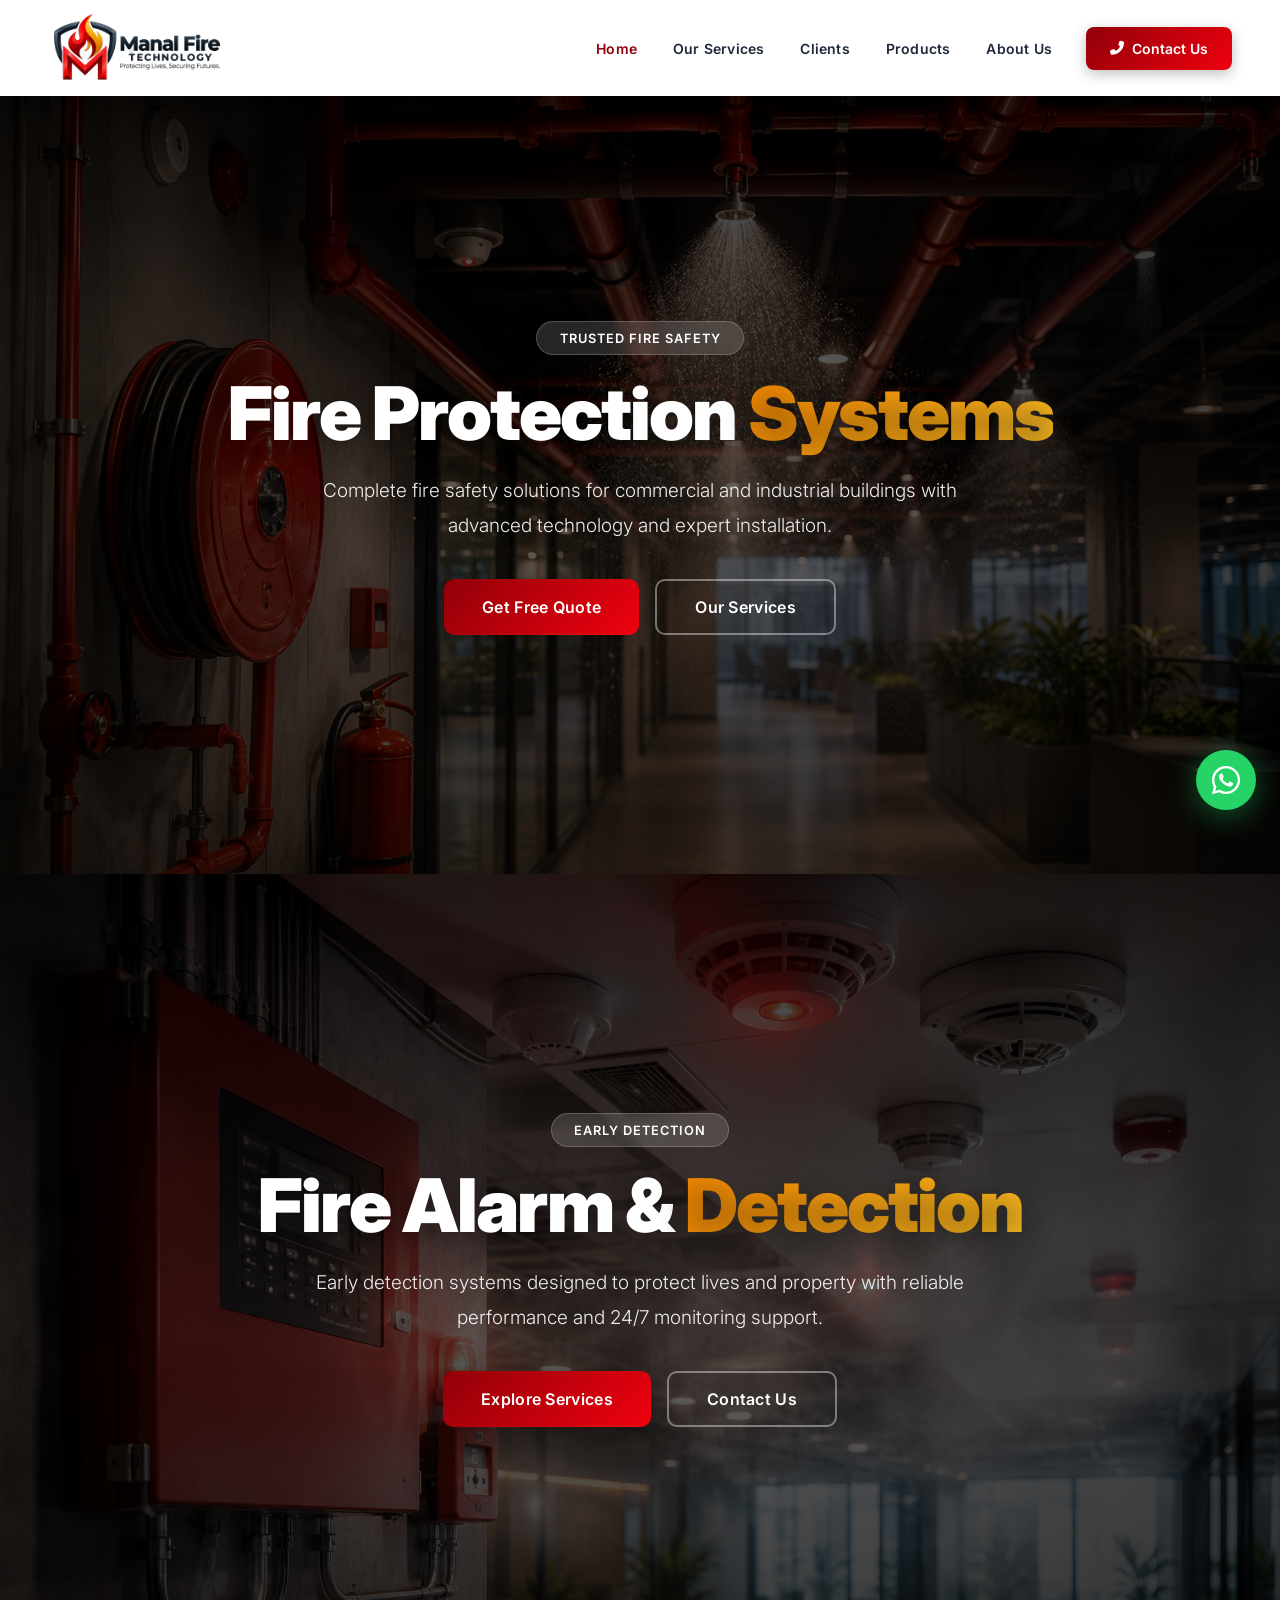
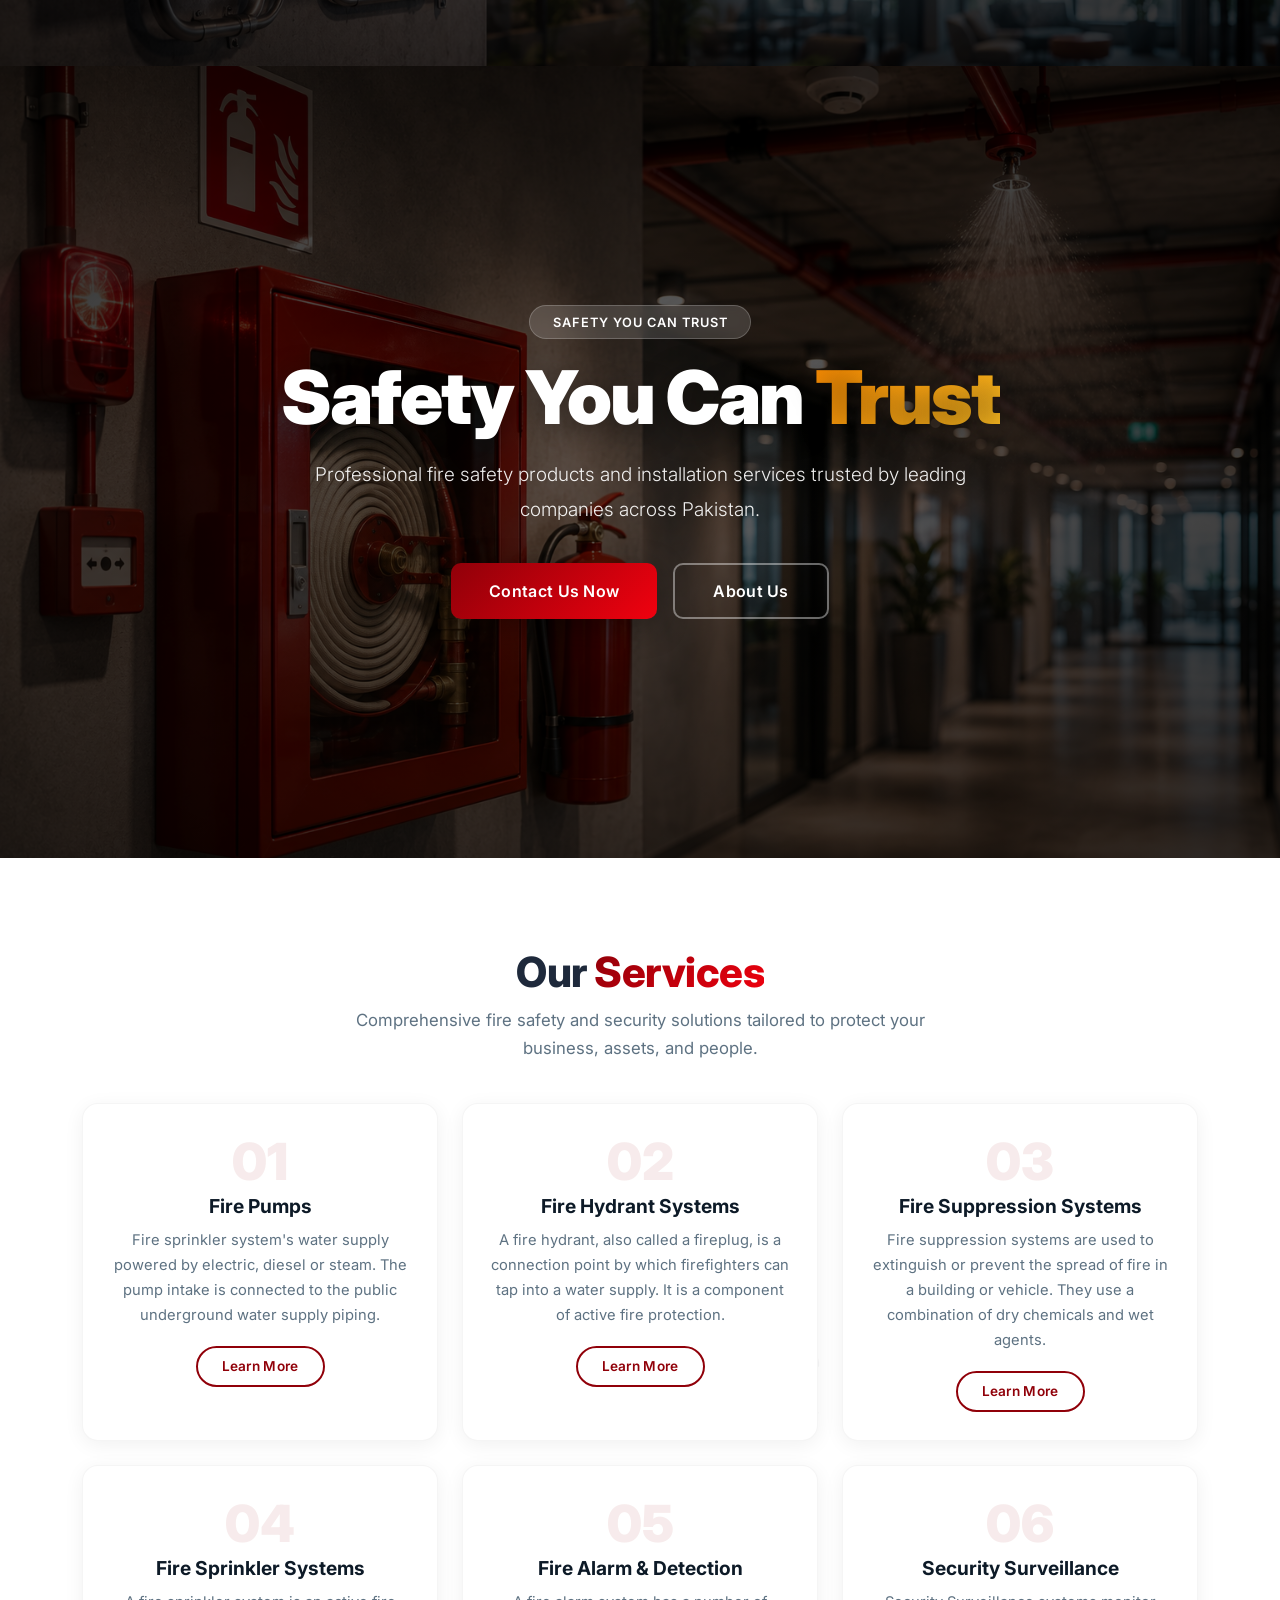
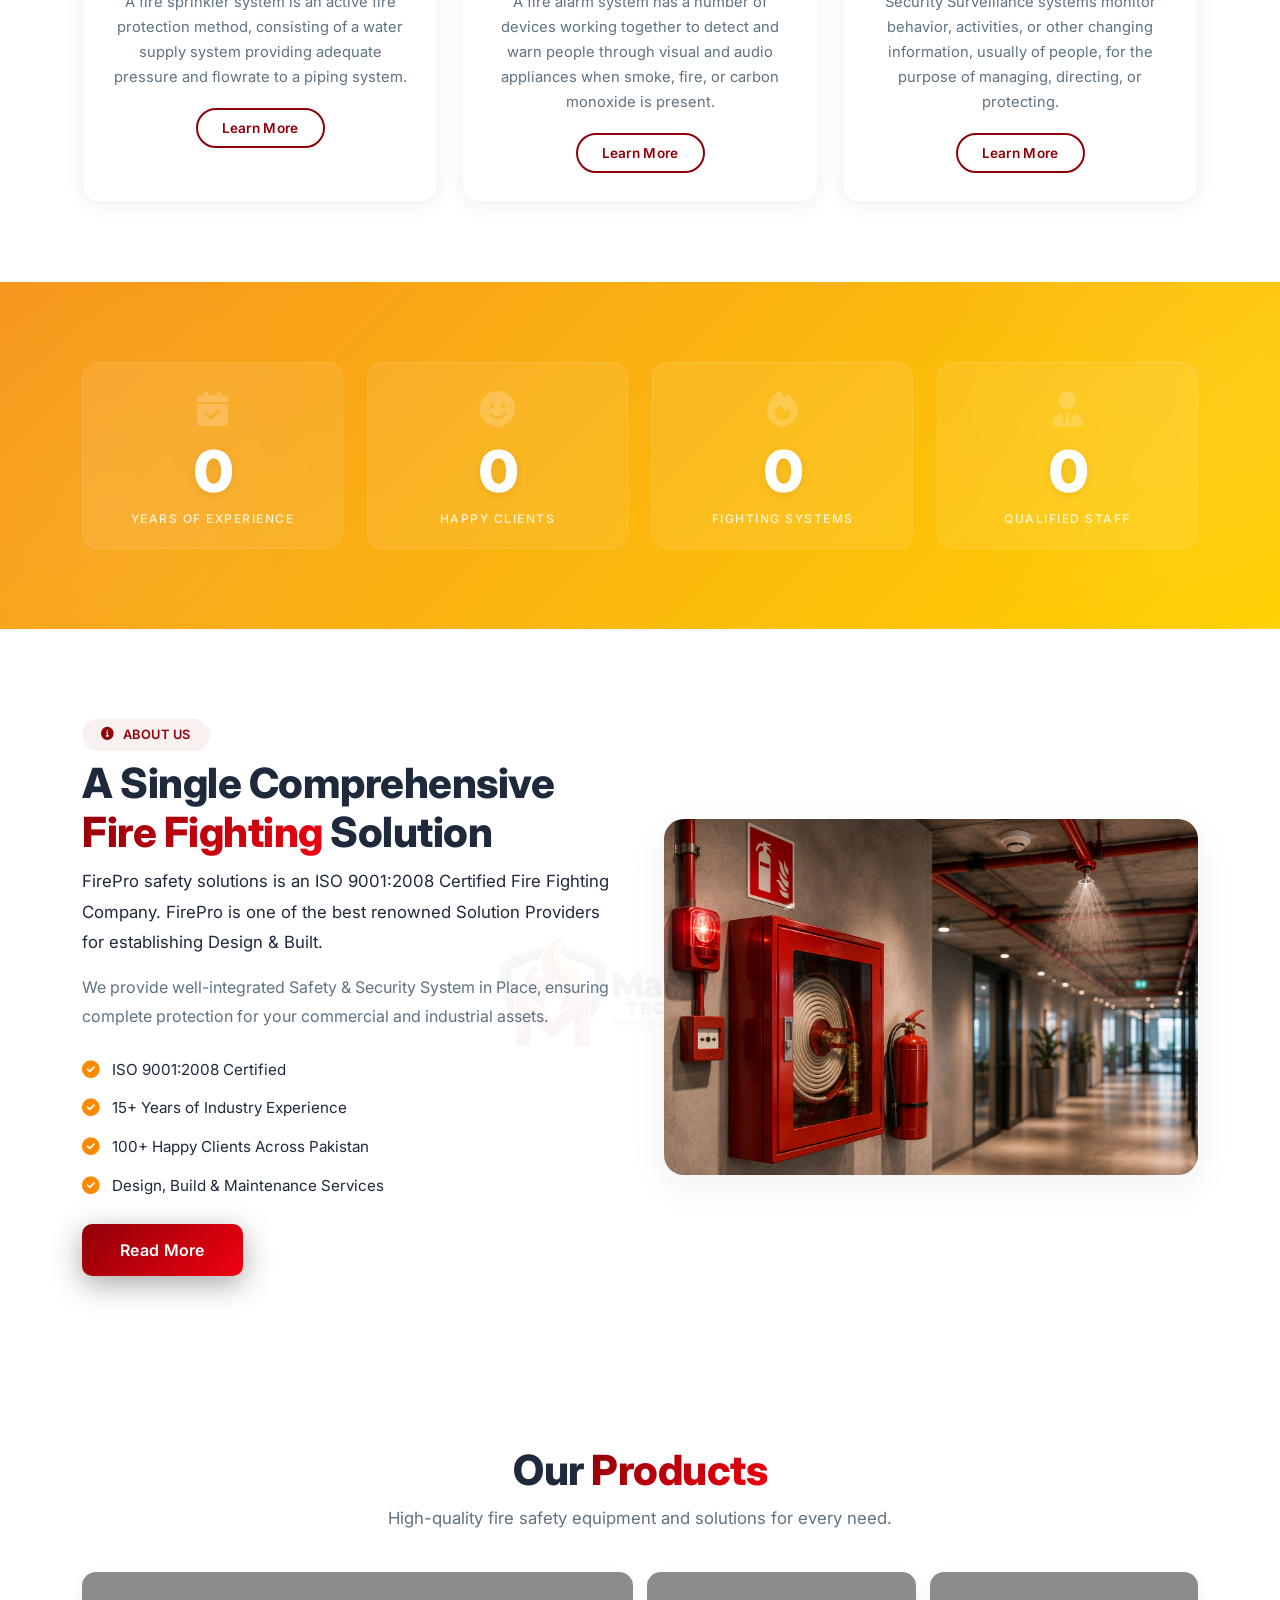
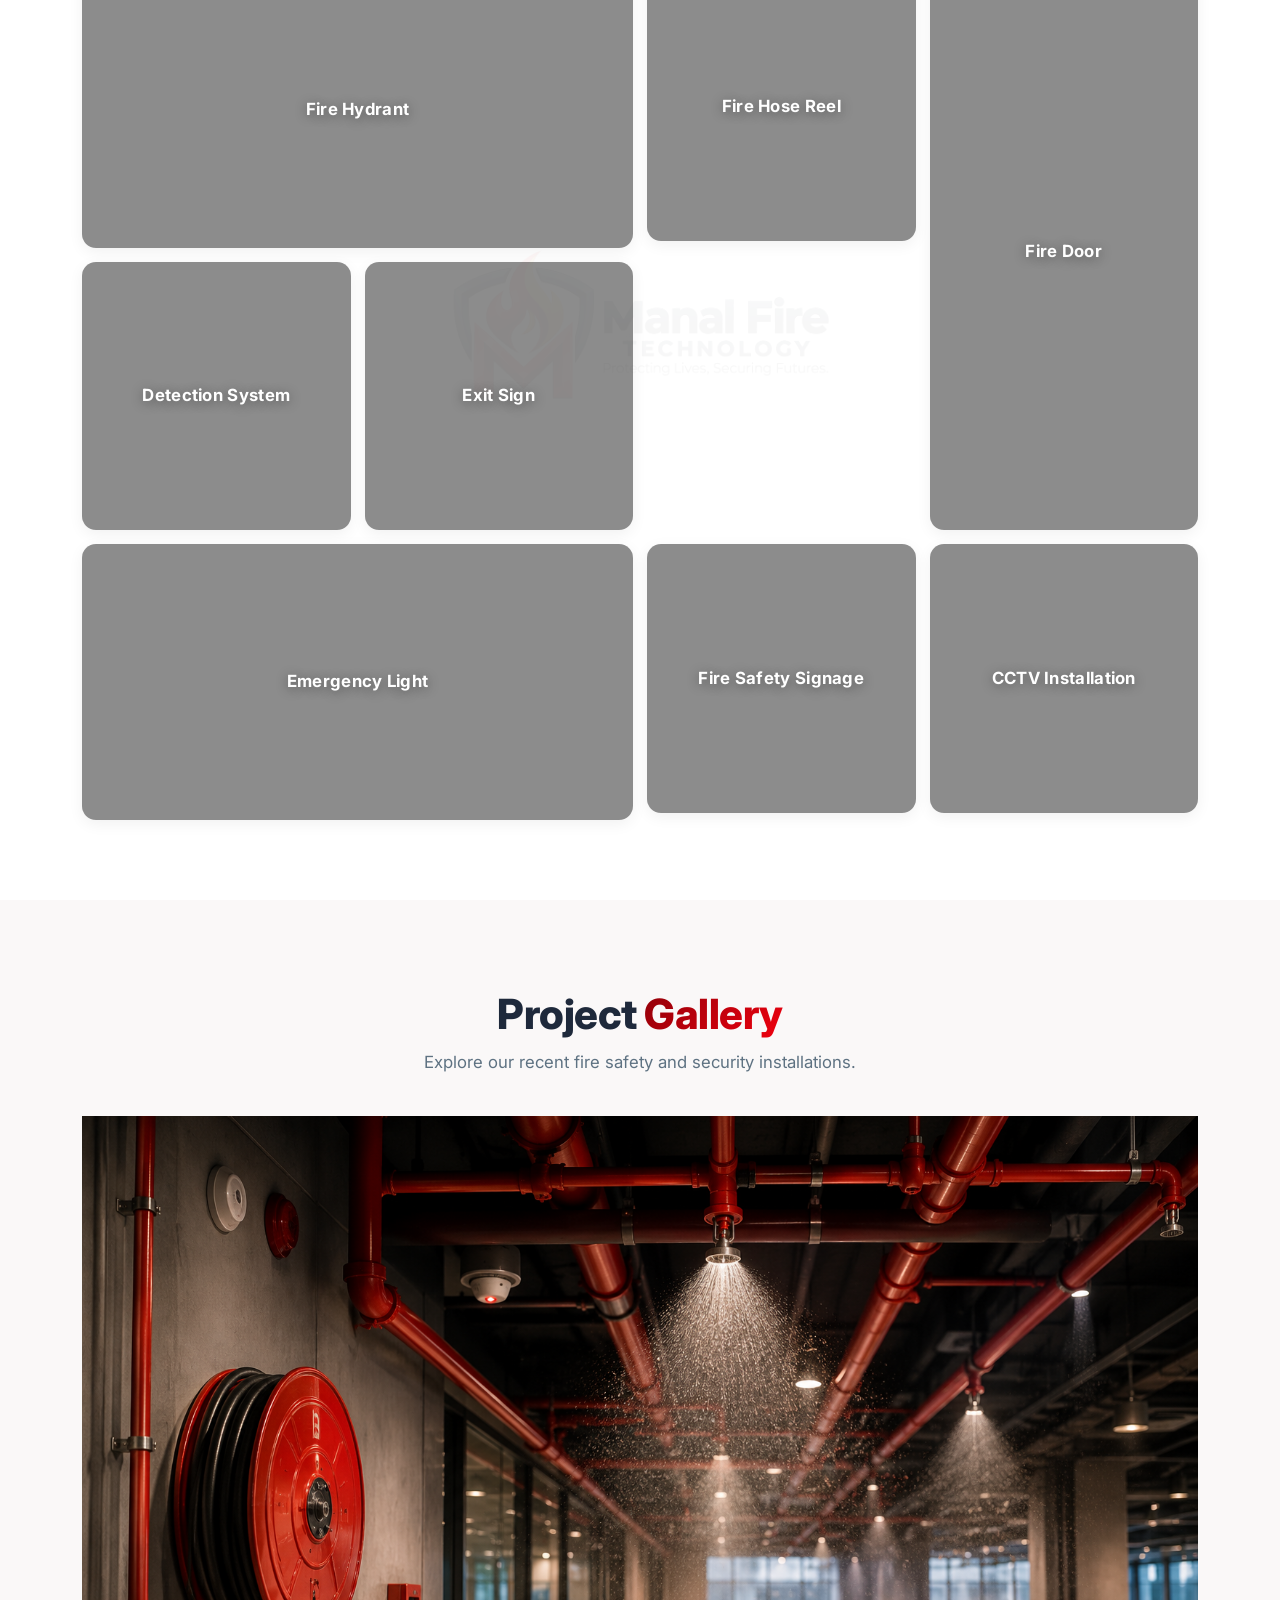
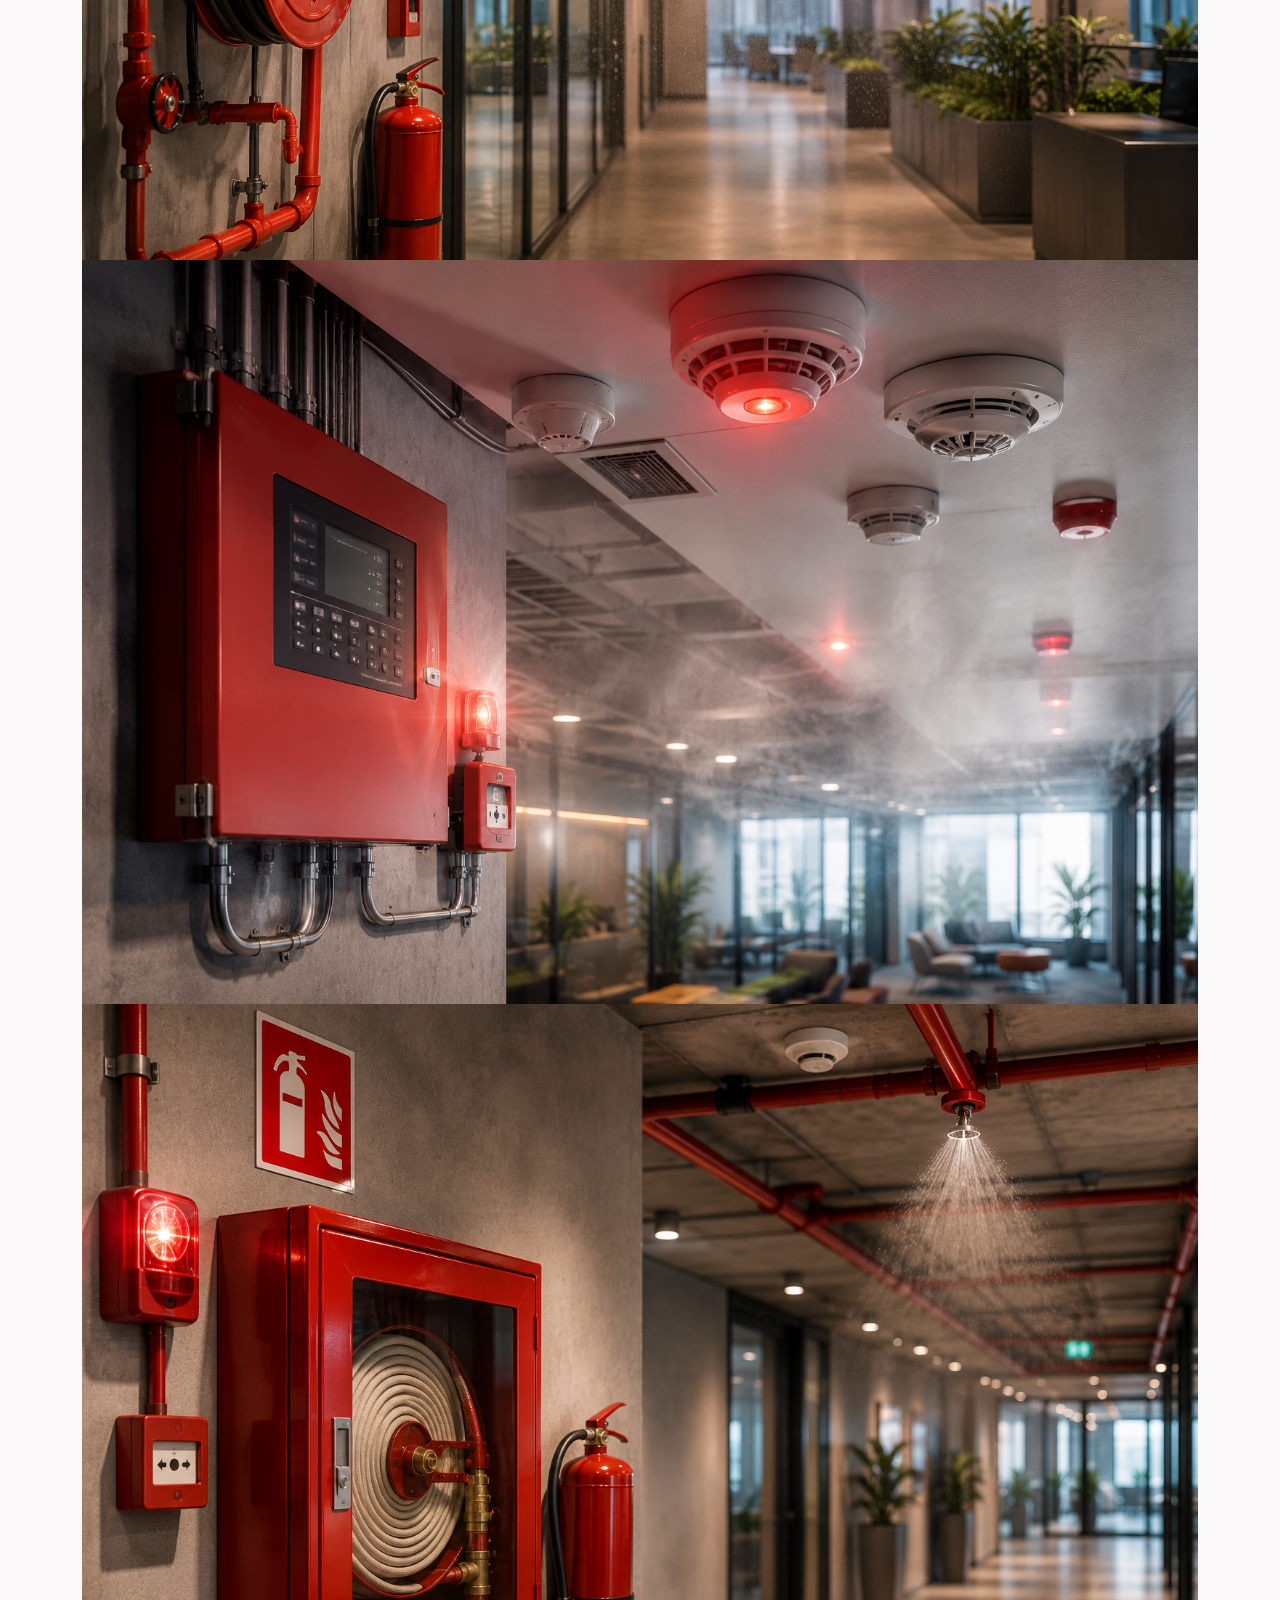
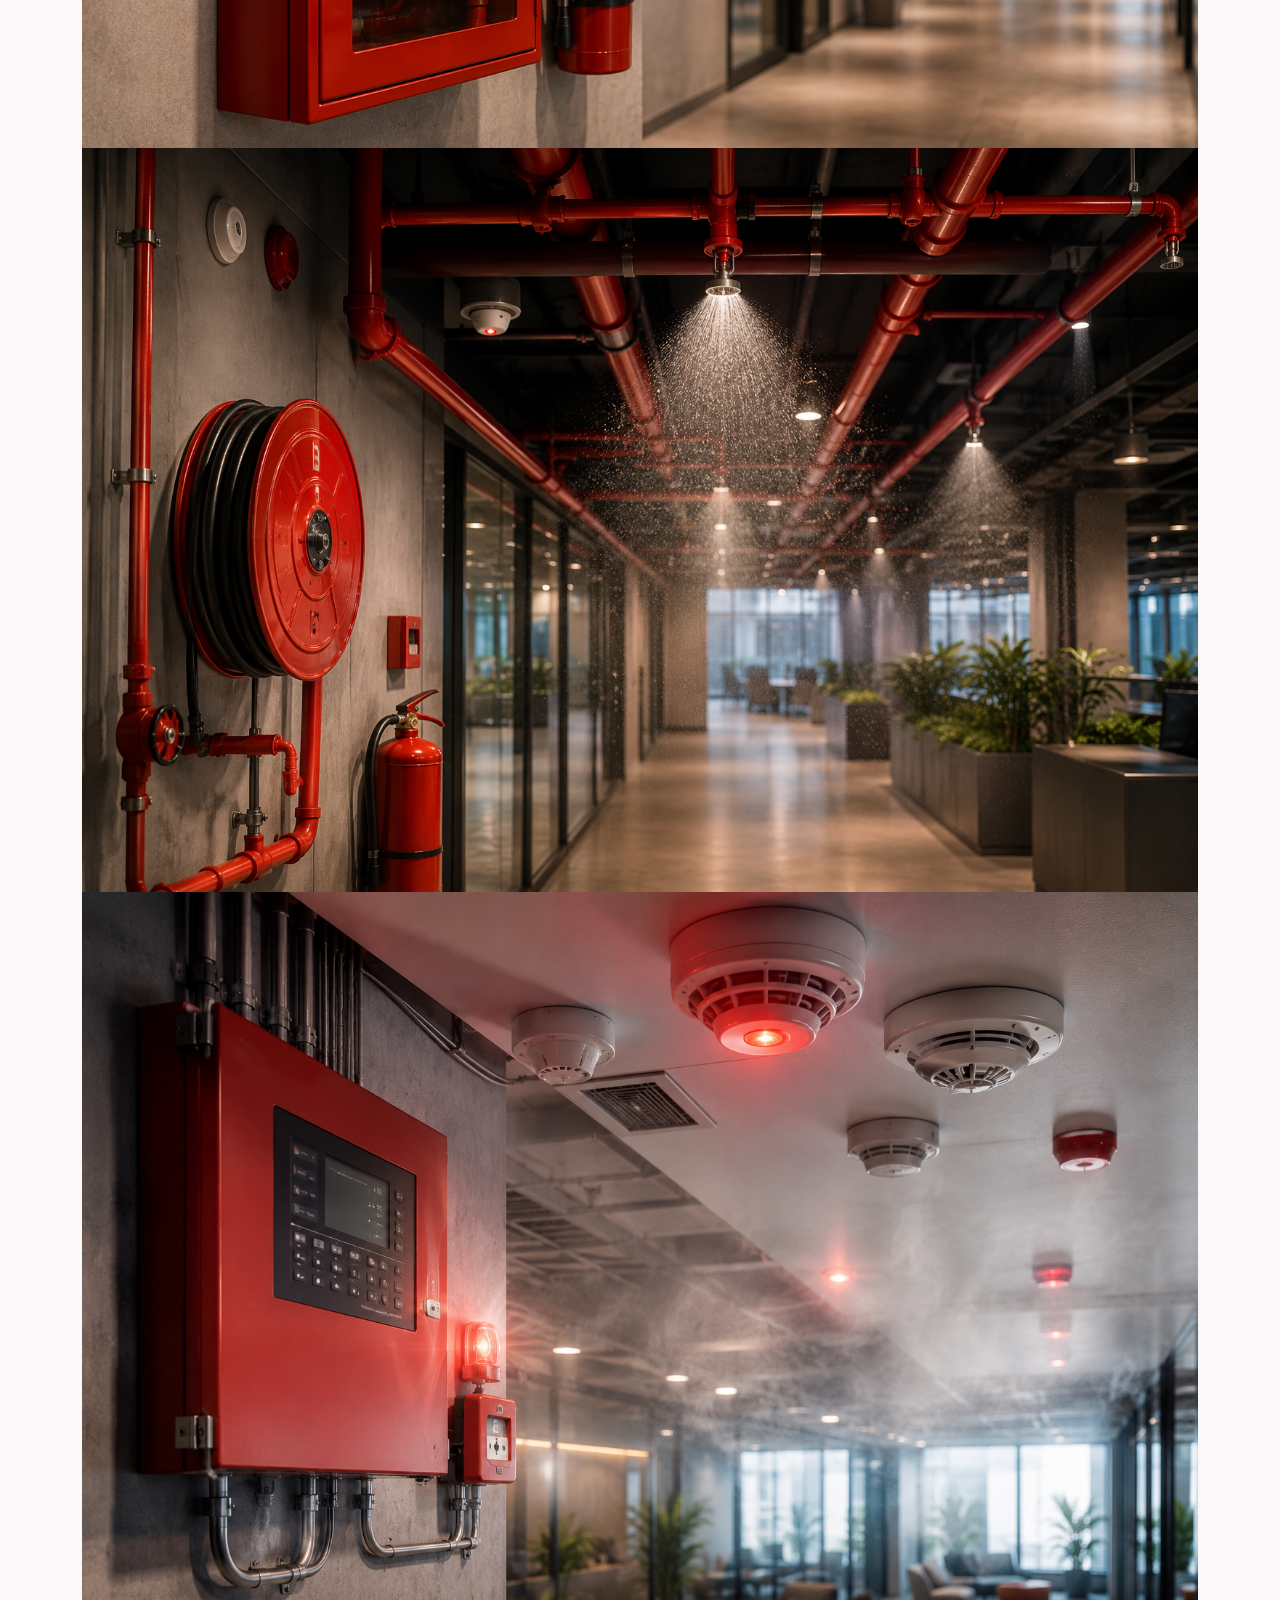
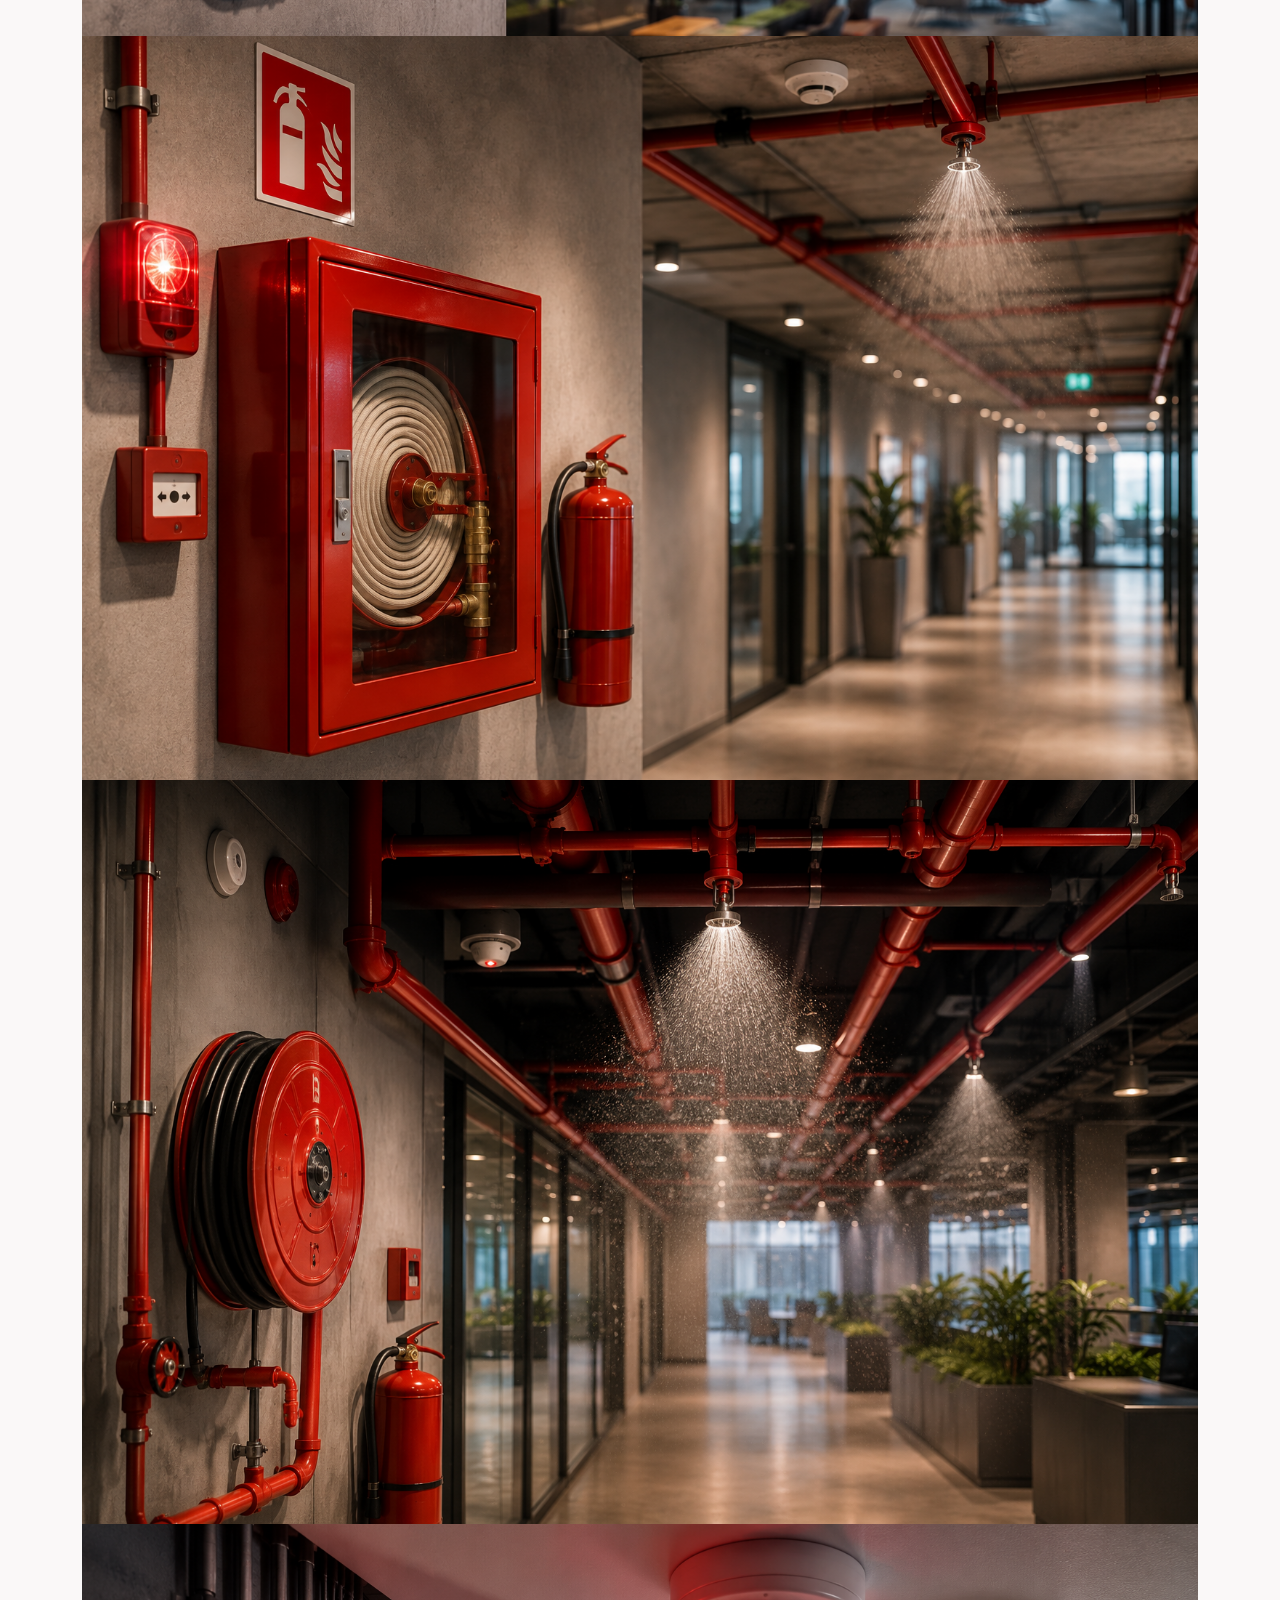
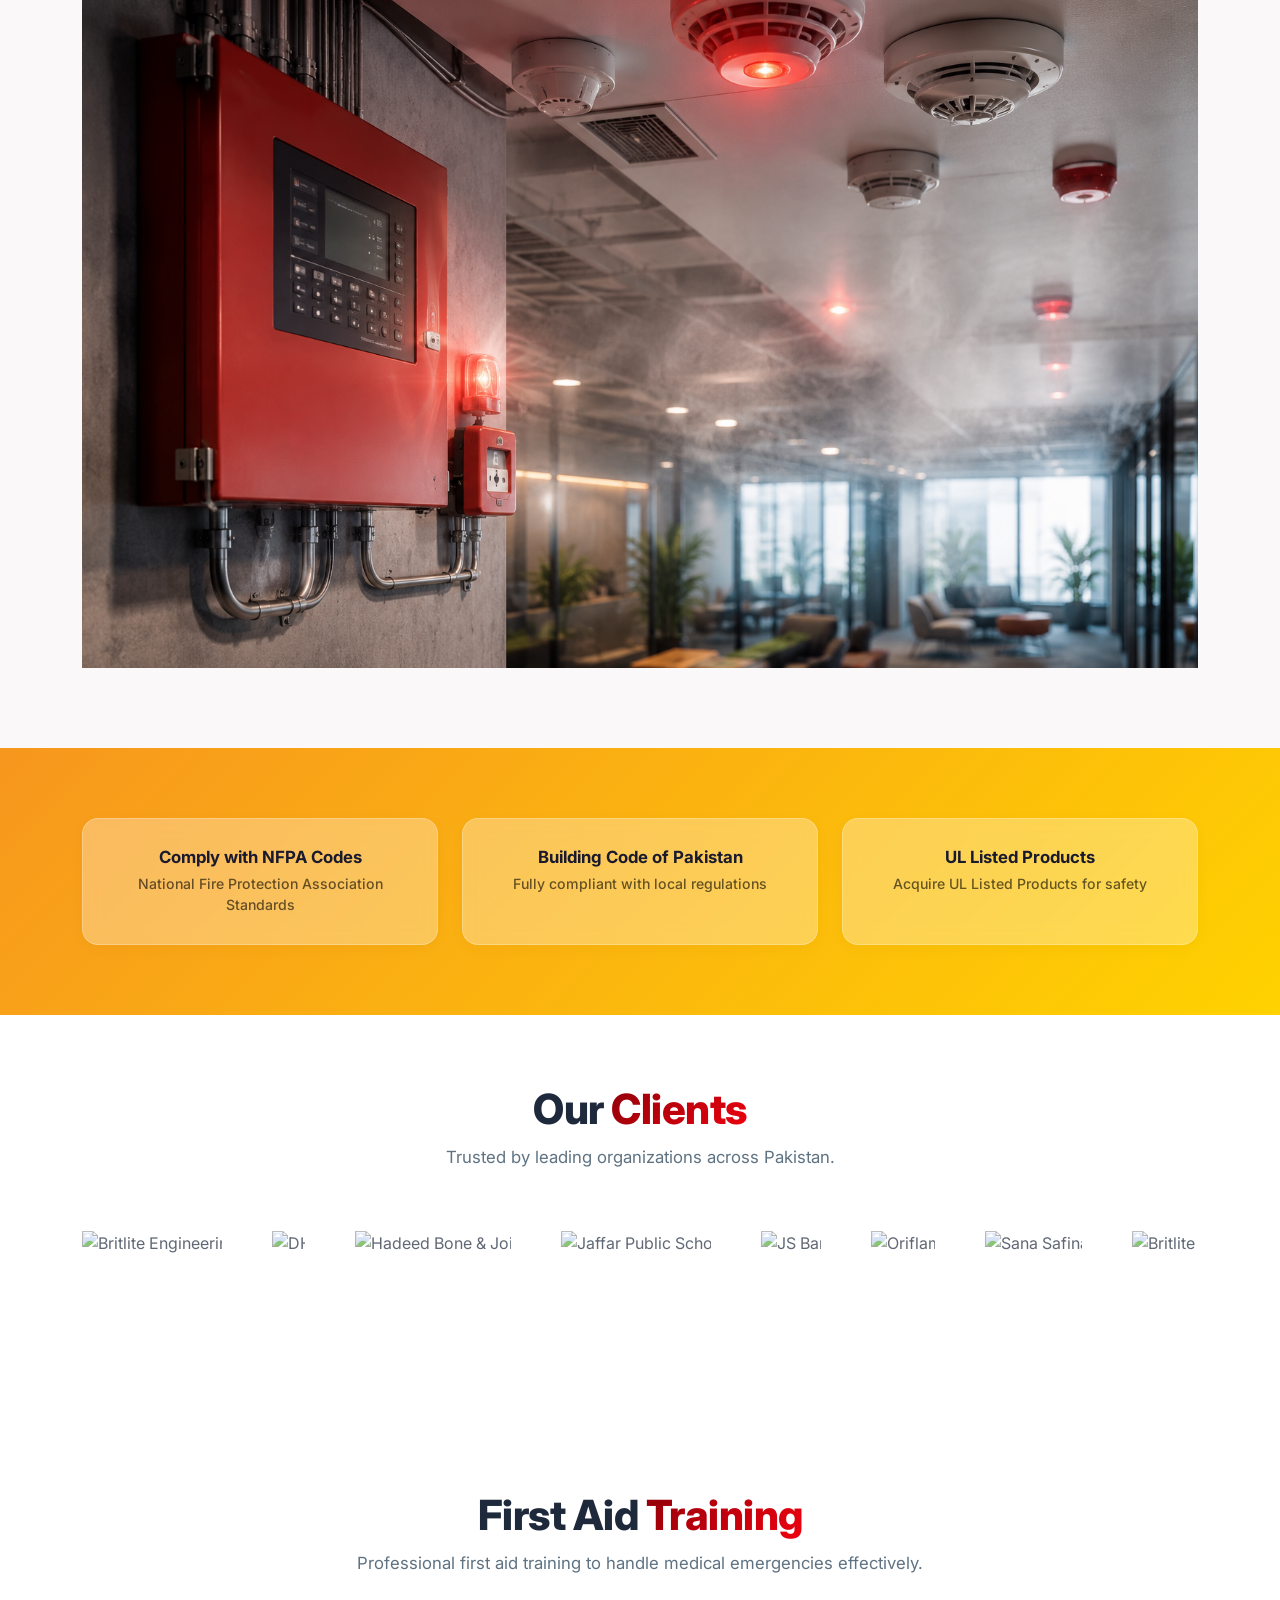
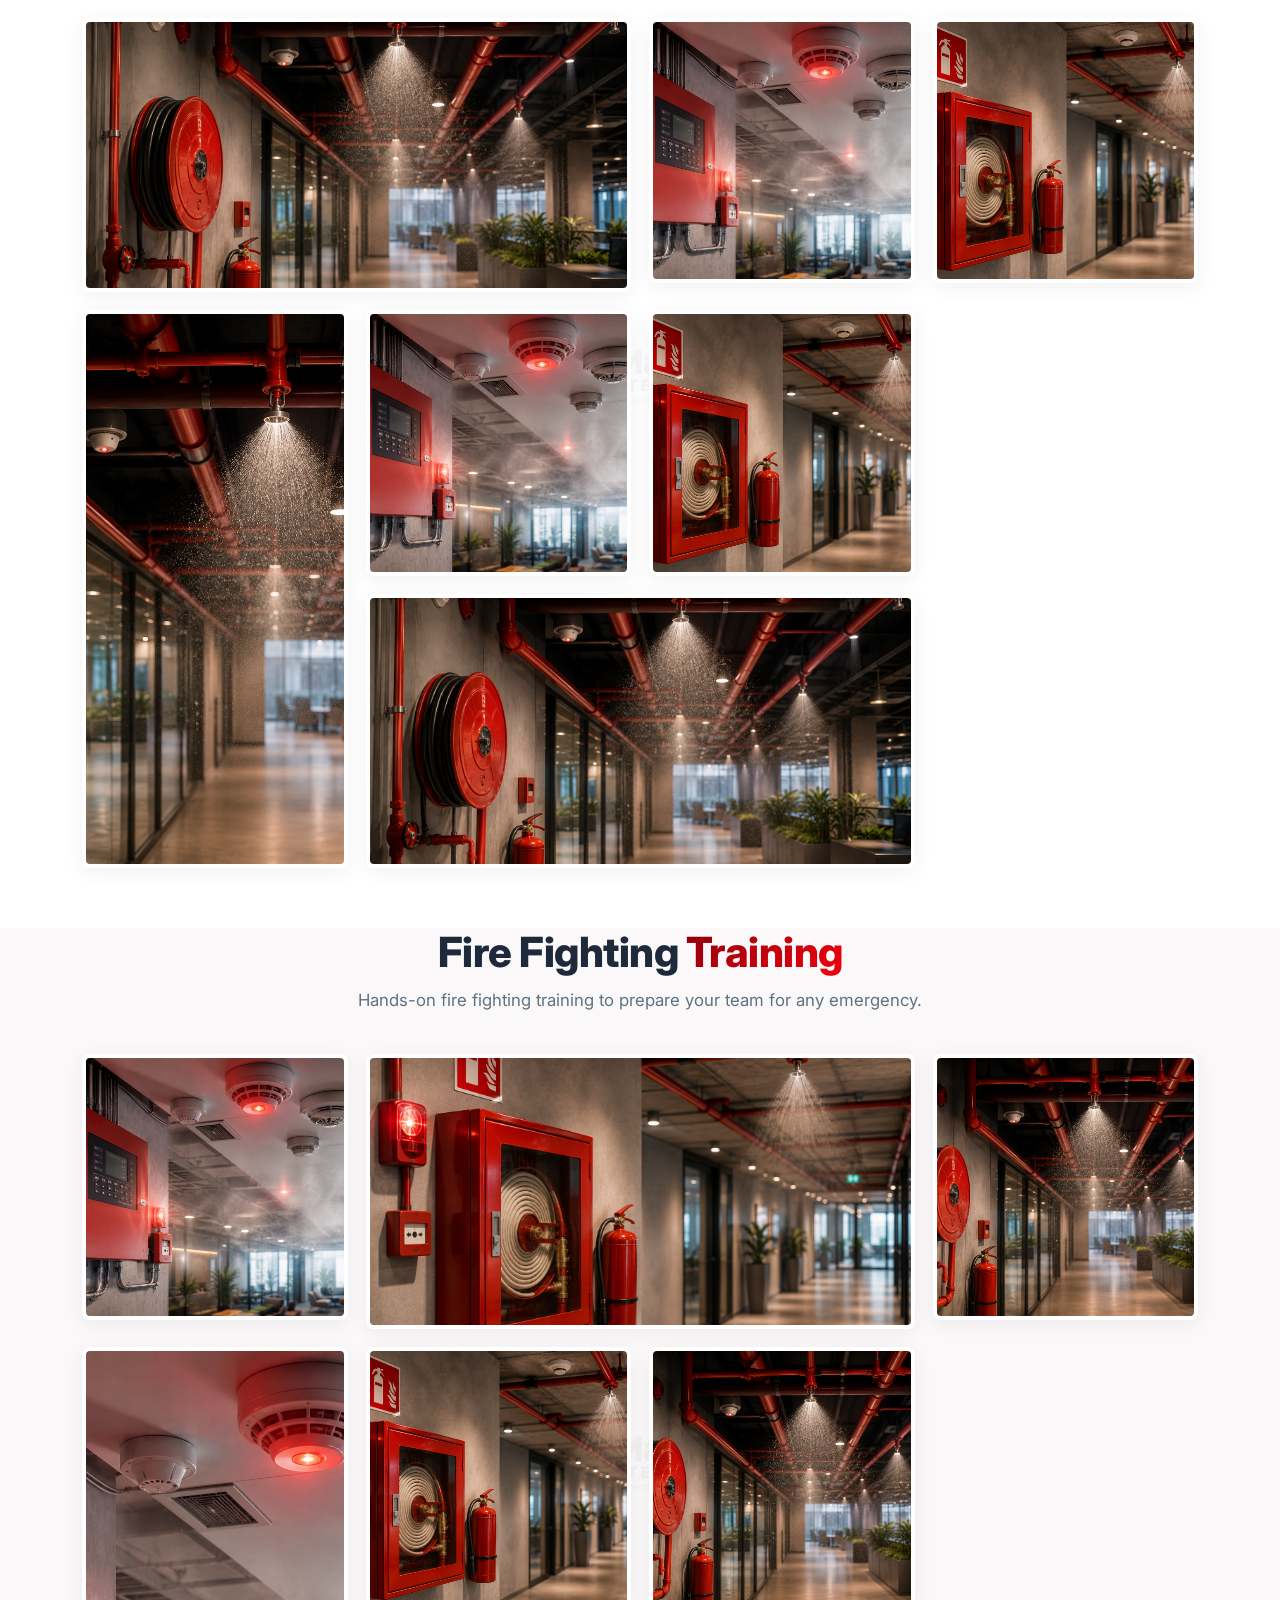
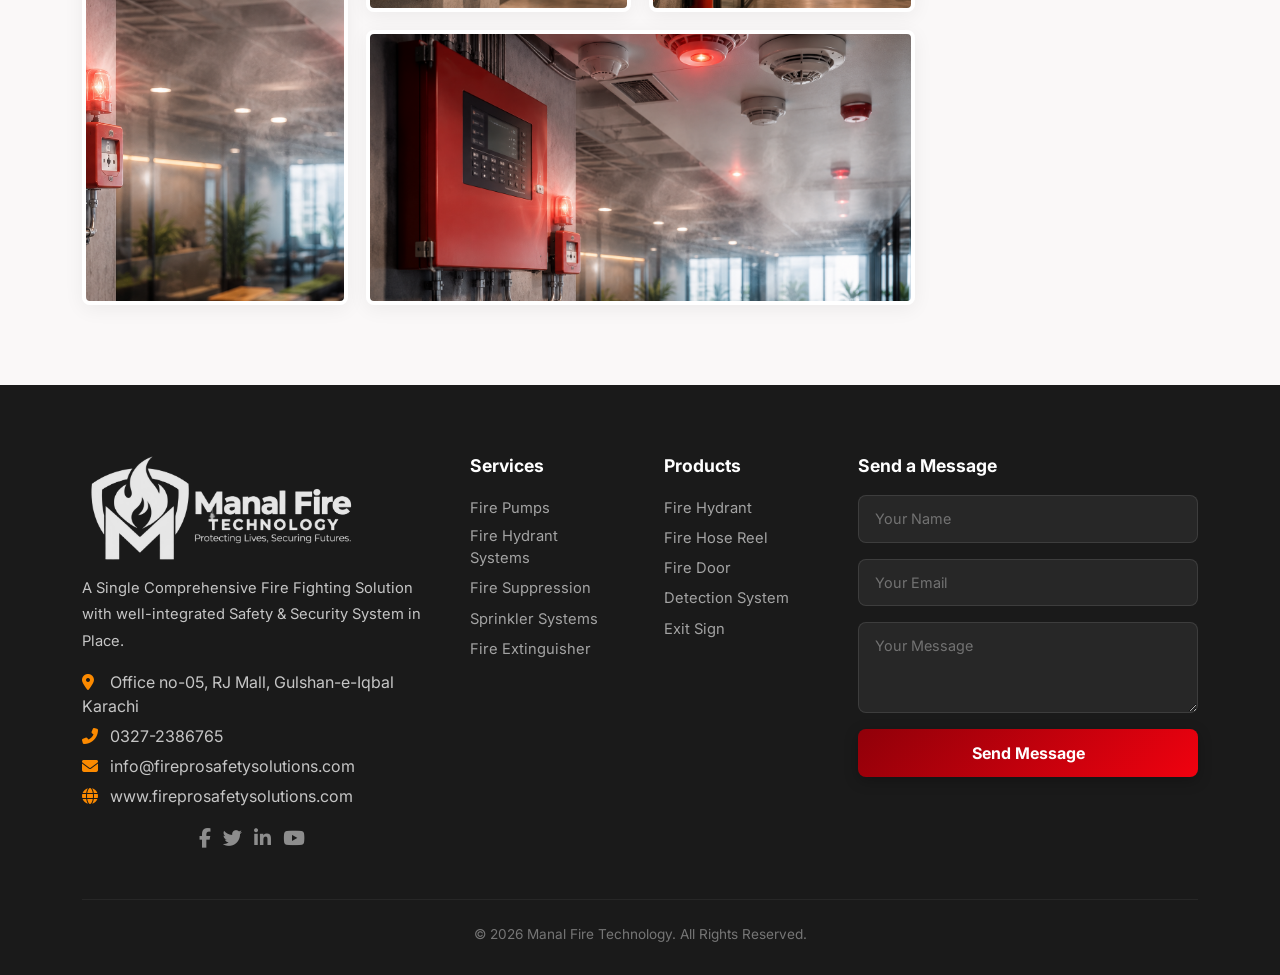
==== index.html @ b1b7ff77 "Add files via upload" ====
<!DOCTYPE html>
<html lang="en">
<head>
    <meta charset="UTF-8" />
    <meta name="viewport" content="width=device-width, initial-scale=1.0, maximum-scale=5.0" />
    <title>Manal Fire Technology</title>

    <!-- Bootstrap 5 CSS -->
    <link href="https://cdn.jsdelivr.net/npm/bootstrap@5.3.3/dist/css/bootstrap.min.css" rel="stylesheet" />
    <!-- Slick Slider CSS -->
    <link rel="stylesheet" type="text/css" href="https://cdn.jsdelivr.net/npm/slick-carousel@1.8.1/slick/slick.css" />
    <link rel="stylesheet" type="text/css" href="https://cdn.jsdelivr.net/npm/slick-carousel@1.8.1/slick/slick-theme.css" />
    <!-- Google Fonts -->
    <link rel="preconnect" href="https://fonts.googleapis.com" />
    <link rel="preconnect" href="https://fonts.gstatic.com" crossorigin />
    <link href="https://fonts.googleapis.com/css2?family=Inter:opsz,wght@14..32,300;400;500;600;700;800;900&display=swap" rel="stylesheet" />
    <!-- Font Awesome -->
    <link rel="stylesheet" href="https://cdnjs.cloudflare.com/ajax/libs/font-awesome/6.5.0/css/all.min.css" />

    <style>
        /* ============================================================
           GLOBAL
           ============================================================ */
        html,
        body {
            overflow-x: hidden !important;
            width: 100% !important;
            max-width: 100% !important;
            font-family: 'Inter', sans-serif;
            background: #ffffff;
            color: #1e293b;
            margin: 0;
            padding: 0;
        }

        * {
            margin: 0;
            padding: 0;
            box-sizing: border-box;
        }

        a {
            text-decoration: none;
        }

        img {
            max-width: 100%;
            display: block;
        }

        .shadow-light {
            box-shadow: 0 4px 20px rgba(0, 0, 0, 0.07);
        }
        .shadow-light:hover {
            box-shadow: 0 8px 30px rgba(0, 0, 0, 0.1);
        }

        /* ============================================================
           SCROLLBAR
           ============================================================ */
        ::-webkit-scrollbar {
            width: 8px;
        }
        ::-webkit-scrollbar-track {
            background: #f7f3f0;
        }
        ::-webkit-scrollbar-thumb {
            background: linear-gradient(180deg, #900009, #f0010f);
            border-radius: 10px;
        }
        ::-webkit-scrollbar-thumb:hover {
            background: #900009;
        }

        /* ============================================================
           SECTION TITLES
           ============================================================ */
        .section-title {
            font-size: 2.6rem;
            font-weight: 800;
            letter-spacing: -0.5px;
            margin-bottom: 0.5rem;
            display: inline-block;
        }
        .section-title .highlight {
            background: linear-gradient(135deg, #900009, #f0010f);
            -webkit-background-clip: text;
            -webkit-text-fill-color: transparent;
            background-clip: text;
        }
        .section-subtitle {
            font-size: 1.05rem;
            color: #5e7282;
            max-width: 640px;
            margin: 0 auto 2.5rem auto;
            font-weight: 400;
            line-height: 1.7;
        }

        /* ============================================================
           WATERMARK
           ============================================================ */
        .section-with-watermark {
            position: relative;
            overflow: hidden;
        }
        .section-with-watermark::before {
            content: '';
            position: absolute;
            top: 50%;
            left: 50%;
            transform: translate(-50%, -50%);
            width: 320px;
            height: 320px;
            background-image: url('images/logo-nav.png');
            background-size: contain;
            background-repeat: no-repeat;
            background-position: center;
            opacity: 0.04;
            pointer-events: none;
            z-index: 0;
        }
        .section-with-watermark>.container,
        .section-with-watermark>.container-fluid {
            position: relative;
            z-index: 1;
        }
        .services-section.section-with-watermark::before {
            opacity: 0.035;
            width: 380px;
            height: 380px;
        }
        .products-section.section-with-watermark::before {
            opacity: 0.03;
            width: 400px;
            height: 400px;
        }
        .about-section.section-with-watermark::before {
            opacity: 0.04;
            width: 300px;
            height: 300px;
        }
        .training-section.section-with-watermark::before {
            opacity: 0.03;
            width: 300px;
            height: 300px;
        }

        /* ============================================================
           NAVBAR
           ============================================================ */
        .fire-navbar {
            height: fit-content;
            background: #ffffff;
            box-shadow: 0 2px 15px rgba(0, 0, 0, 0.07);
            z-index: 9999;
            transition: all 0.3s ease;
        }
        .fire-navbar.scrolled {
            box-shadow: 0 4px 30px rgba(0, 0, 0, 0.1);
            background: rgba(255, 255, 255, 0.97);
            backdrop-filter: blur(4px);
        }
        .fire-logo img {
            width: auto;
            height: 70px;
            object-fit: contain;
            transition: transform 0.3s ease;
        }
        .fire-logo:hover img {
            transform: scale(1.03);
        }
        .fire-navbar .nav-link {
            color: #1e293b;
            font-size: 14px;
            font-weight: 600;
            padding: 28px 18px !important;
            letter-spacing: 0.2px;
            transition: color 0.25s ease;
            position: relative;
        }
        .fire-navbar .nav-link::after {
            display: none;
        }
        .fire-navbar .nav-link:hover,
        .fire-navbar .nav-link.active {
            color: #900009;
        }

        .fire-dropdown {
            min-width: 250px;
            padding: 8px 0;
            margin-top: 0 !important;
            border: none !important;
            border-radius: 12px;
            background: #ffffff;
            box-shadow: 0 10px 30px rgba(0, 0, 0, 0.07);
            overflow: hidden;
        }
        .fire-dropdown .dropdown-item {
            color: #1e293b;
            font-size: 14px;
            font-weight: 500;
            padding: 11px 22px;
            transition: all 0.22s ease;
            border-left: 3px solid transparent;
        }
        .fire-dropdown .dropdown-item:hover {
            color: #900009;
            background: transparent !important;
            border-left: 3px solid #900009;
            padding-left: 26px;
        }
        .products-dropdown {
            min-width: 260px;
        }

        .nav-contact {
            display: inline-flex;
            align-items: center;
            color: #ffffff !important;
            font-size: 14px;
            font-weight: 600;
            padding: 11px 24px;
            border-radius: 8px;
            background: linear-gradient(135deg, #900009, #f0010f);
            box-shadow: 0 4px 14px rgba(0, 0, 0, 0.25);
            transition: all 0.3s ease;
            text-decoration: none;
            gap: 8px;
        }
        .nav-contact:hover {
            color: #ffffff !important;
            transform: translateY(-2px);
            box-shadow: 0 8px 20px rgba(0, 0, 0, 0.30);
        }

        /* ===== DESKTOP DROPDOWN HOVER ===== */
        @media (min-width: 992px) {
            .navbar-nav .dropdown:hover>.dropdown-menu {
                display: block;
                opacity: 1;
                visibility: visible;
                transform: translateY(0);
            }
            .navbar-nav .dropdown-menu {
                display: block;
                opacity: 0;
                visibility: hidden;
                transform: translateY(10px);
                transition: all 0.22s ease;
            }
        }

        /* ============================================================
           OFF-CANVAS SIDE MENU — z-index 99999999 + custom close button
           ============================================================ */
        .offcanvas-fire {
            background: #ffffff;
            max-width: 340px !important;
            padding: 0;
            border: none !important;
            box-shadow: 0 0 60px rgba(0, 0, 0, 0.15);
            z-index: 99999999 !important;
        }
        .offcanvas-backdrop {
            z-index: 99999998 !important;
        }

        .offcanvas-fire .offcanvas-header {
            padding: 20px 24px 12px;
            border-bottom: 1px solid #f1f5f9;
            background: #ffffff;
            display: flex;
            align-items: center;
            justify-content: space-between;
        }
        .offcanvas-fire .offcanvas-header .offcanvas-title {
            font-weight: 700;
            color: #1e293b;
            font-size: 1.2rem;
        }

        /* ===== CUSTOM CLOSE BUTTON — big & visible ===== */
        .offcanvas-fire .btn-close-custom {
            width: 40px;
            height: 40px;
            border-radius: 50%;
            border: none;
            background: rgba(144, 0, 9, 0.06);
            color: #1e293b;
            font-size: 1.6rem;
            display: flex;
            align-items: center;
            justify-content: center;
            cursor: pointer;
            transition: all 0.3s ease;
            padding: 0;
            line-height: 1;
        }
        .offcanvas-fire .btn-close-custom:hover {
            background: rgba(144, 0, 9, 0.12);
            transform: rotate(90deg);
            color: #900009;
        }
        .offcanvas-fire .btn-close-custom i {
            font-size: 1.4rem;
            pointer-events: none;
        }

        .offcanvas-fire .offcanvas-body {
            padding: 12px 0 30px;
            background: #ffffff;
        }

        .offcanvas-fire .nav-link {
            padding: 14px 24px !important;
            font-size: 15px;
            font-weight: 600;
            color: #1e293b;
            border-bottom: 1px solid #f5f7fa;
            display: flex;
            align-items: center;
            justify-content: space-between;
        }
        .offcanvas-fire .nav-link:hover {
            color: #900009;
            background: #f8f9fb;
        }
        .offcanvas-fire .nav-link i {
            color: #900009;
            font-size: 0.8rem;
            transition: transform 0.3s ease;
        }
        .offcanvas-fire .nav-link[aria-expanded="true"] i {
            transform: rotate(180deg);
        }

        /* Dropdown inside offcanvas */
        .offcanvas-fire .dropdown-menu {
            position: relative !important;
            transform: none !important;
            box-shadow: none !important;
            border: none !important;
            border-radius: 0 !important;
            padding: 0 !important;
            margin: 0 !important;
            background: #f8f9fb;
            width: 100% !important;
            float: none !important;
        }
        .offcanvas-fire .dropdown-menu .dropdown-item {
            padding: 12px 24px 12px 44px !important;
            font-size: 14px;
            font-weight: 500;
            color: #1e293b;
            border-left: 3px solid transparent;
            background: transparent;
        }
        .offcanvas-fire .dropdown-menu .dropdown-item:hover {
            color: #900009;
            background: rgba(144, 0, 9, 0.04) !important;
            border-left: 3px solid #900009;
        }
        .offcanvas-fire .dropdown-toggle::after {
            display: none;
        }

        .offcanvas-fire .nav-contact-mobile {
            display: flex;
            align-items: center;
            justify-content: center;
            gap: 10px;
            background: linear-gradient(135deg, #900009, #f0010f);
            color: #ffffff !important;
            font-weight: 600;
            padding: 14px 24px;
            margin: 16px 20px 0;
            border-radius: 10px;
            text-decoration: none;
            font-size: 15px;
            box-shadow: 0 4px 14px rgba(157, 1, 10, 0.25);
            transition: all 0.3s ease;
        }
        .offcanvas-fire .nav-contact-mobile:hover {
            transform: translateY(-2px);
            box-shadow: 0 8px 24px rgba(157, 1, 10, 0.35);
            color: #ffffff !important;
        }

        /* Hide Bootstrap's default close button, use custom one */
        .offcanvas-fire .btn-close {
            display: none !important;
        }

        /* ===== ANIMATED HAMBURGER ===== */
        .navbar-toggler {
            border: none !important;
            padding: 8px 6px !important;
            outline: none !important;
            box-shadow: none !important;
            background: transparent !important;
        }
        .navbar-toggler:focus {
            box-shadow: none !important;
            outline: none !important;
        }
        .hamburger-icon {
            display: flex;
            flex-direction: column;
            justify-content: space-between;
            width: 30px;
            height: 22px;
            transition: all 0.3s ease;
            cursor: pointer;
        }
        .hamburger-icon .bar {
            display: block;
            width: 100%;
            height: 3px;
            background: #1e293b;
            border-radius: 4px;
            transition: all 0.3s ease;
            transform-origin: center;
        }
        .hamburger-icon .bar:nth-child(1) {
            transform-origin: top left;
        }
        .hamburger-icon .bar:nth-child(3) {
            transform-origin: bottom left;
        }
        .hamburger-icon.open .bar:nth-child(1) {
            transform: rotate(45deg) translate(2px, 0px);
            width: 28px;
        }
        .hamburger-icon.open .bar:nth-child(2) {
            opacity: 0;
            transform: scaleX(0);
        }
        .hamburger-icon.open .bar:nth-child(3) {
            transform: rotate(-45deg) translate(2px, 0px);
            width: 28px;
        }

        /* ============================================================
           WHATSAPP FLOATING BUTTON
           ============================================================ */
        .whatsapp-float {
            position: fixed;
            bottom: 90px;
            right: 24px;
            z-index: 9998;
            display: flex;
            align-items: center;
            justify-content: center;
            width: 60px;
            height: 60px;
            border-radius: 50%;
            background: #25d366;
            color: #ffffff !important;
            font-size: 32px;
            box-shadow: 0 6px 30px rgba(37, 211, 102, 0.4);
            transition: all 0.35s ease;
            text-decoration: none;
            animation: pulse-whatsapp 2.5s infinite;
        }
        .whatsapp-float:hover {
            transform: scale(1.08) translateY(-4px);
            box-shadow: 0 12px 40px rgba(37, 211, 102, 0.5);
            color: #ffffff !important;
        }
        .whatsapp-float .whatsapp-tooltip {
            position: absolute;
            right: 70px;
            background: rgba(0, 0, 0, 0.8);
            color: #fff;
            padding: 6px 14px;
            border-radius: 8px;
            font-size: 13px;
            font-weight: 500;
            white-space: nowrap;
            opacity: 0;
            visibility: hidden;
            transition: all 0.3s ease;
            font-family: 'Inter', sans-serif;
        }
        .whatsapp-float .whatsapp-tooltip::after {
            content: '';
            position: absolute;
            right: -8px;
            top: 50%;
            transform: translateY(-50%);
            border-left: 8px solid rgba(0, 0, 0, 0.8);
            border-top: 6px solid transparent;
            border-bottom: 6px solid transparent;
        }
        .whatsapp-float:hover .whatsapp-tooltip {
            opacity: 1;
            visibility: visible;
            right: 76px;
        }

        @keyframes pulse-whatsapp {
            0% {
                box-shadow: 0 0 0 0 rgba(37, 211, 102, 0.5);
            }
            70% {
                box-shadow: 0 0 0 20px rgba(37, 211, 102, 0);
            }
            100% {
                box-shadow: 0 0 0 0 rgba(37, 211, 102, 0);
            }
        }

        /* ============================================================
           HERO
           ============================================================ */
        .hero-section {
            position: relative;
            width: 100%;
            overflow: hidden;
            margin-top: 82px;
        }
        .hero-slide {
            height: 88vh;
            min-height: 500px;
            background-size: cover;
            background-position: center;
            background-repeat: no-repeat;
            position: relative;
            display: flex !important;
            align-items: center;
            justify-content: center;
        }
        .hero-overlay {
            position: absolute;
            top: 0;
            left: 0;
            width: 100%;
            height: 100%;
            background: rgba(0, 0, 0, 0.55);
            z-index: 1;
        }
        .hero-overlay::after {
            content: '';
            position: absolute;
            top: 0;
            left: 0;
            width: 100%;
            height: 100%;
            background: radial-gradient(ellipse at center, rgba(0, 0, 0, 0.1) 0%, rgba(0, 0, 0, 0.6) 100%);
            z-index: 1;
        }
        .hero-content {
            position: relative;
            z-index: 3;
            text-align: center;
            max-width: 950px;
            padding: 0 24px;
            color: #ffffff;
        }
        .hero-content .hero-badge {
            display: inline-block;
            background: rgba(255, 255, 255, 0.15);
            backdrop-filter: blur(6px);
            padding: 0.4rem 1.4rem;
            border-radius: 50px;
            font-size: 0.8rem;
            font-weight: 600;
            letter-spacing: 1px;
            text-transform: uppercase;
            color: #fff;
            margin-bottom: 1.2rem;
            border: 1px solid rgba(255, 255, 255, 0.2);
        }
        .hero-content h1 {
            font-size: 74px;
            font-weight: 900;
            line-height: 1.08;
            margin-bottom: 20px;
            color: #ffffff;
            letter-spacing: -2px;
            text-shadow: 0 6px 30px rgba(0, 0, 0, 0.4);
        }
        .hero-content h1 .highlight-hero {
            background: linear-gradient(135deg, #fc8a00, #fec024);
            -webkit-background-clip: text;
            -webkit-text-fill-color: transparent;
            background-clip: text;
        }
        .hero-content p {
            font-size: 19px;
            line-height: 1.8;
            margin-bottom: 36px;
            color: rgba(255, 255, 255, 0.92);
            max-width: 680px;
            margin-left: auto;
            margin-right: auto;
            font-weight: 300;
        }
        .hero-btn {
            display: inline-flex;
            align-items: center;
            gap: 10px;
            background: linear-gradient(135deg, #900009, #f0010f);
            color: #ffffff !important;
            font-size: 16px;
            font-weight: 600;
            padding: 14px 38px;
            border-radius: 10px;
            text-decoration: none;
            transition: all 0.35s ease;
            box-shadow: 0 8px 30px rgba(0, 0, 0, 0.35);
            letter-spacing: 0.3px;
        }
        .hero-btn i {
            font-size: 14px;
        }
        .hero-btn:hover {
            transform: translateY(-4px);
            box-shadow: 0 16px 40px rgba(0, 0, 0, 0.40);
            color: #ffffff !important;
        }
        .hero-btn-outline {
            display: inline-flex;
            align-items: center;
            gap: 10px;
            background: transparent;
            color: #ffffff !important;
            font-size: 16px;
            font-weight: 600;
            padding: 14px 38px;
            border-radius: 10px;
            text-decoration: none;
            transition: all 0.35s ease;
            border: 2px solid rgba(255, 255, 255, 0.4);
            letter-spacing: 0.3px;
        }
        .hero-btn-outline:hover {
            background: rgba(255, 255, 255, 0.1);
            border-color: #ffffff;
            color: #ffffff !important;
            transform: translateY(-4px);
        }
        .hero-btns {
            display: flex;
            flex-wrap: wrap;
            justify-content: center;
            gap: 16px;
        }

        .hero-section .slick-dots {
            bottom: 30px;
        }
        .hero-section .slick-dots li button:before {
            font-size: 12px;
            color: #ffffff;
            opacity: 0.4;
        }
        .hero-section .slick-dots li.slick-active button:before {
            opacity: 1;
            color: #fc8a00;
        }

        /* ============================================================
           SERVICES
           ============================================================ */
        .services-section {
            padding: 90px 0 80px;
            background: #ffffff;
        }
        .service-card {
            background: #ffffff;
            border-radius: 16px;
            padding: 32px 28px 28px;
            box-shadow: 0 4px 20px rgba(0, 0, 0, 0.06);
            transition: all 0.4s ease;
            border: 1px solid rgba(0, 0, 0, 0.04);
            height: 100%;
            position: relative;
            overflow: hidden;
            text-align: center;
        }
        .service-card:hover {
            transform: translateY(-8px);
            box-shadow: 0 12px 40px rgba(0, 0, 0, 0.10);
            border-color: rgba(157, 1, 10, 0.1);
            background: linear-gradient(135deg, #900009, #f0010f);
        }
        .service-card .service-number {
            font-size: 3.2rem;
            font-weight: 900;
            color: rgba(157, 1, 10, 0.08);
            line-height: 1;
            margin-bottom: 8px;
            transition: color 0.3s ease;
            font-family: 'Inter', sans-serif;
        }
        .service-card:hover .service-number {
            color: rgba(255, 255, 255, 0.15);
        }
        .service-card h5 {
            font-weight: 700;
            font-size: 1.2rem;
            margin-bottom: 10px;
            color: #0d1a27;
            transition: color 0.3s ease;
        }
        .service-card:hover h5 {
            color: #ffffff;
        }
        .service-card p {
            font-size: 0.92rem;
            color: #5e7282;
            line-height: 1.7;
            margin-bottom: 18px;
            transition: color 0.3s ease;
        }
        .service-card:hover p {
            color: rgba(255, 255, 255, 0.85);
        }
        .service-card .btn-learn {
            display: inline-block;
            background: #ffffff;
            color: #900009;
            font-weight: 600;
            font-size: 0.85rem;
            padding: 8px 24px;
            border-radius: 30px;
            border: 2px solid #900009;
            transition: all 0.3s ease;
            letter-spacing: 0.3px;
        }
        .service-card:hover .btn-learn {
            background: rgba(255, 255, 255, 0.15);
            color: #ffffff;
            border-color: #ffffff;
            box-shadow: 0 6px 20px rgba(0, 0, 0, 0.15);
        }
        .service-card .btn-learn:hover {
            background: #ffffff;
            color: #900009;
            box-shadow: 0 6px 20px rgba(0, 0, 0, 0.15);
        }
        .service-card:hover .btn-learn:hover {
            background: #ffffff;
            color: #900009;
        }

        /* ============================================================
           STATS
           ============================================================ */
        .stats-section {
            padding: 80px 0;
            background: linear-gradient(135deg, #f7971e 0%, #ffd200 100%);
            color: #ffffff;
            position: relative;
            overflow: hidden;
        }
        .stats-section::before {
            content: '';
            position: absolute;
            top: -50%;
            right: -20%;
            width: 600px;
            height: 600px;
            border-radius: 50%;
            background: radial-gradient(circle, rgba(255, 255, 255, 0.08), transparent 70%);
            pointer-events: none;
        }
        .stats-section::after {
            content: '';
            position: absolute;
            bottom: -40%;
            left: -10%;
            width: 500px;
            height: 500px;
            border-radius: 50%;
            background: radial-gradient(circle, rgba(255, 255, 255, 0.05), transparent 70%);
            pointer-events: none;
        }
        .stat-item {
            text-align: center;
            padding: 20px 12px;
            position: relative;
            z-index: 1;
            background: rgba(255, 255, 255, 0.08);
            border-radius: 16px;
            backdrop-filter: blur(4px);
            border: 1px solid rgba(255, 255, 255, 0.1);
            transition: all 0.3s ease;
        }
        .stat-item:hover {
            transform: translateY(-4px);
            background: rgba(255, 255, 255, 0.15);
            border-color: rgba(255, 255, 255, 0.25);
        }
        .stat-item .stat-number {
            font-size: 3.6rem;
            font-weight: 900;
            color: #ffffff;
            line-height: 1.1;
            text-shadow: 0 2px 10px rgba(0, 0, 0, 0.08);
            font-family: 'Inter', sans-serif;
            letter-spacing: -1px;
        }
        .stat-item .stat-label {
            font-size: 0.75rem;
            font-weight: 500;
            color: rgba(255, 255, 255, 0.92);
            margin-top: 6px;
            letter-spacing: 1.5px;
            text-transform: uppercase;
            opacity: 0.9;
        }
        .stat-item .stat-icon-wrap {
            font-size: 2.2rem;
            color: rgba(255, 255, 255, 0.2);
            margin-bottom: 4px;
            display: block;
        }

        /* ============================================================
           PRODUCTS
           ============================================================ */
        .products-section {
            padding: 90px 0 80px;
            background: #ffffff;
            position: relative;
        }
        .product-collage {
            display: grid;
            grid-template-columns: repeat(4, 1fr);
            gap: 14px;
        }
        .product-collage .collage-item {
            position: relative;
            border-radius: 14px;
            overflow: hidden;
            aspect-ratio: 1/1;
            display: flex;
            align-items: center;
            justify-content: center;
            font-weight: 700;
            font-size: 1.05rem;
            color: #ffffff;
            transition: all 0.4s ease;
            text-align: center;
            padding: 20px;
            min-height: 120px;
            background-size: cover;
            background-position: center;
            cursor: pointer;
            box-shadow: 0 4px 15px rgba(0, 0, 0, 0.06);
        }
        .product-collage .collage-item .overlay-text {
            position: relative;
            z-index: 2;
            text-shadow: 0 2px 12px rgba(0, 0, 0, 0.4);
            font-weight: 700;
            letter-spacing: 0.3px;
        }
        .product-collage .collage-item .bg-overlay {
            position: absolute;
            top: 0;
            left: 0;
            width: 100%;
            height: 100%;
            z-index: 1;
            background: rgba(0, 0, 0, 0.45);
            transition: background 0.4s ease;
        }
        .product-collage .collage-item:hover .bg-overlay {
            background: rgba(0, 0, 0, 0.25);
        }
        .product-collage .collage-item:hover {
            transform: translateY(-4px) scale(1.01);
            box-shadow: 0 12px 35px rgba(0, 0, 0, 0.12);
        }
        .product-collage .collage-item.wide {
            grid-column: span 2;
            aspect-ratio: 2/1;
        }
        .product-collage .collage-item.tall {
            grid-row: span 2;
            aspect-ratio: auto;
        }
        .product-collage .collage-item.bg-1 {
            background-image: url('https://images.unsplash.com/photo-1582139329536-e7284fece509?w=400&h=400&fit=crop');
        }
        .product-collage .collage-item.bg-2 {
            background-image: url('https://images.unsplash.com/photo-1541888946425-d81bb19240f5?w=400&h=400&fit=crop');
        }
        .product-collage .collage-item.bg-3 {
            background-image: url('https://images.unsplash.com/photo-1504328345606-18bbc8c9d7d1?w=400&h=400&fit=crop');
        }
        .product-collage .collage-item.bg-4 {
            background-image: url('https://images.unsplash.com/photo-1584820927498-cfe5211fd8bf?w=400&h=400&fit=crop');
        }
        .product-collage .collage-item.bg-5 {
            background-image: url('https://images.unsplash.com/photo-1581091226825-a6a2a5aee158?w=400&h=400&fit=crop');
        }
        .product-collage .collage-item.bg-6 {
            background-image: url('https://images.unsplash.com/photo-1558002038-1055907df827?w=400&h=400&fit=crop');
        }
        .product-collage .collage-item.bg-7 {
            background-image: url('https://images.unsplash.com/photo-1582139329536-e7284fece509?w=400&h=400&fit=crop');
        }
        .product-collage .collage-item.bg-8 {
            background-image: url('https://images.unsplash.com/photo-1541888946425-d81bb19240f5?w=400&h=400&fit=crop');
        }

        /* ============================================================
           GALLERY
           ============================================================ */
        .gallery-section {
            padding: 90px 0 80px;
            background: #faf8f8;
        }
        .gallery-carousel .slick-slide {
            padding: 0 12px;
        }
        .gallery-carousel .slick-slide img {
            border-radius: 16px;
            width: 100%;
            aspect-ratio: 16/10;
            object-fit: cover;
            box-shadow: 0 6px 25px rgba(0, 0, 0, 0.07);
            transition: all 0.3s ease;
            cursor: pointer;
        }
        .gallery-carousel .slick-slide img:hover {
            transform: scale(1.03);
            box-shadow: 0 12px 40px rgba(0, 0, 0, 0.12);
        }
        .gallery-carousel .slick-dots {
            display: none !important;
        }
        .gallery-carousel .slick-prev,
        .gallery-carousel .slick-next {
            z-index: 5;
            width: 44px;
            height: 44px;
            border-radius: 50%;
            background: rgba(255, 255, 255, 0.85);
            box-shadow: 0 4px 15px rgba(0, 0, 0, 0.10);
            transition: all 0.3s ease;
        }
        .gallery-carousel .slick-prev:hover,
        .gallery-carousel .slick-next:hover {
            background: #ffffff;
            box-shadow: 0 6px 25px rgba(0, 0, 0, 0.15);
        }
        .gallery-carousel .slick-prev:before,
        .gallery-carousel .slick-next:before {
            font-size: 18px;
            color: #1e293b;
            opacity: 0.7;
        }
        .gallery-carousel .slick-prev {
            left: -20px;
        }
        .gallery-carousel .slick-next {
            right: -20px;
        }

        /* Lightbox */
        .gallery-lightbox {
            display: none;
            position: fixed;
            top: 0;
            left: 0;
            width: 100%;
            height: 100%;
            background: rgba(0, 0, 0, 0.92);
            z-index: 99999;
            align-items: center;
            justify-content: center;
            padding: 40px;
            backdrop-filter: blur(8px);
        }
        .gallery-lightbox.active {
            display: flex;
        }
        .gallery-lightbox img {
            max-width: 90%;
            max-height: 85vh;
            border-radius: 12px;
            box-shadow: 0 20px 60px rgba(0, 0, 0, 0.6);
            object-fit: contain;
            animation: lightboxFade 0.35s ease;
        }
        .gallery-lightbox .close-lightbox {
            position: absolute;
            top: 30px;
            right: 40px;
            color: #fff;
            font-size: 2.6rem;
            cursor: pointer;
            transition: transform 0.3s ease;
            background: none;
            border: none;
            opacity: 0.7;
        }
        .gallery-lightbox .close-lightbox:hover {
            transform: rotate(90deg);
            opacity: 1;
        }
        @keyframes lightboxFade {
            from {
                opacity: 0;
                transform: scale(0.92);
            }
            to {
                opacity: 1;
                transform: scale(1);
            }
        }

        /* ============================================================
           CERTIFICATIONS
           ============================================================ */
        .cert-section {
            padding: 70px 0;
            background: linear-gradient(135deg, #f7971e 0%, #ffd200 100%);
            position: relative;
        }
        .cert-section .cert-item {
            text-align: center;
            padding: 28px 24px;
            background: rgba(255, 255, 255, 0.3);
            backdrop-filter: blur(8px);
            border-radius: 16px;
            border: 1px solid rgba(255, 255, 255, 0.25);
            transition: all 0.3s ease;
            height: 100%;
            box-shadow: 0 4px 15px rgba(0, 0, 0, 0.03);
        }
        .cert-section .cert-item:hover {
            transform: translateY(-6px);
            background: rgba(255, 255, 255, 0.45);
            border-color: rgba(255, 255, 255, 0.4);
            box-shadow: 0 12px 30px rgba(0, 0, 0, 0.06);
        }
        .cert-section .cert-item h6 {
            font-weight: 700;
            font-size: 1.05rem;
            color: #1a1a2e;
            margin-bottom: 6px;
        }
        .cert-section .cert-item p {
            font-size: 0.88rem;
            color: rgba(0, 0, 0, 0.6);
            margin-bottom: 0;
            font-weight: 500;
        }

        /* ============================================================
           CLIENTS
           ============================================================ */
        .clients-section {
            padding: 70px 0;
            background: #ffffff;
            overflow: hidden;
        }
        .client-marquee {
            width: 100%;
            overflow: hidden;
            white-space: nowrap;
            position: relative;
            padding: 20px 0;
        }
        .client-marquee .track {
            display: inline-flex;
            gap: 50px;
            animation: marqueeScroll 35s linear infinite;
        }
        .client-marquee .track img {
            height: 90px;
            width: auto;
            max-width: 180px;
            object-fit: contain;
            filter: grayscale(0);
            opacity: 0.7;
            transition: opacity 0.3s ease;
        }
        .client-marquee .track img:hover {
            opacity: 1;
        }
        @keyframes marqueeScroll {
            0% {
                transform: translateX(0);
            }
            100% {
                transform: translateX(-50%);
            }
        }

        /* ============================================================
           TRAINING
           ============================================================ */
        .training-section {
            padding: 80px 0 60px;
            background: #ffffff;
        }
        .training-section+.training-section {
            padding-top: 0;
            padding-bottom: 80px;
        }
        .training-section:nth-child(even) {
            background: #faf8f8;
        }
        .training-collage {
            display: grid;
            grid-template-columns: repeat(4, 1fr);
            gap: 18px;
        }
        .training-collage .train-item {
            border-radius: 8px;
            overflow: hidden;
            aspect-ratio: 1/1;
            background-size: cover;
            background-position: center;
            transition: all 0.35s ease;
            cursor: pointer;
            position: relative;
            border: 4px solid #ffffff;
            box-shadow: 0 4px 20px rgba(0, 0, 0, 0.06);
        }
        .training-collage .train-item:hover {
            transform: translateY(-6px) scale(1.01);
            box-shadow: 0 12px 35px rgba(0, 0, 0, 0.10);
            border-color: #900009;
        }
        .training-collage .train-item.wide {
            grid-column: span 2;
            aspect-ratio: 2/1;
        }
        .training-collage .train-item.tall {
            grid-row: span 2;
            aspect-ratio: auto;
        }
        .training-collage .train-item .train-overlay {
            position: absolute;
            bottom: 0;
            left: 0;
            right: 0;
            padding: 20px 16px 16px;
            background: linear-gradient(0deg, rgba(0, 0, 0, 0.7) 0%, transparent 100%);
            color: #fff;
            font-size: 0.8rem;
            font-weight: 600;
            letter-spacing: 0.5px;
            opacity: 0;
            transition: opacity 0.3s ease;
            text-align: center;
        }
        .training-collage .train-item:hover .train-overlay {
            opacity: 1;
        }

        /* ============================================================
           ABOUT
           ============================================================ */
        .about-section {
            padding: 90px 0 80px;
            background: #ffffff;
        }
        .about-section .about-image {
            border-radius: 20px;
            overflow: hidden;
            box-shadow: 0 12px 40px rgba(0, 0, 0, 0.06);
        }
        .about-section .about-image img {
            width: 100%;
            height: 100%;
            object-fit: cover;
            min-height: 300px;
        }
        .about-section .about-badge {
            display: inline-flex;
            align-items: center;
            gap: 8px;
            background: rgba(157, 1, 10, 0.06);
            color: #900009;
            font-weight: 600;
            font-size: 0.8rem;
            padding: 0.4rem 1.2rem;
            border-radius: 50px;
            letter-spacing: 0.5px;
            text-transform: uppercase;
        }
        .about-section .about-list {
            list-style: none;
            padding: 0;
            margin: 20px 0 0;
        }
        .about-section .about-list li {
            display: flex;
            align-items: flex-start;
            gap: 12px;
            padding: 8px 0;
            font-size: 0.95rem;
            color: #1e293b;
        }
        .about-section .about-list li i {
            color: #fc8a00;
            font-size: 1.1rem;
            margin-top: 2px;
        }

        /* ============================================================
           FOOTER
           ============================================================ */
        .footer {
            background: #1a1a1a;
            color: rgba(255, 255, 255, 0.75);
            padding: 70px 0 30px;
            position: relative;
        }
        .footer .footer-logo img {
            height: 110px;
            width: auto;
            filter: brightness(0) invert(1);
            opacity: 0.9;
            margin-bottom: 10px;
        }
        .footer h5 {
            color: #ffffff;
            font-weight: 700;
            font-size: 1.1rem;
            margin-bottom: 1.2rem;
            position: relative;
        }
        .footer a {
            color: rgba(255, 255, 255, 0.6);
            text-decoration: none;
            transition: color 0.25s ease;
            font-size: 0.92rem;
            display: inline-block;
            margin-bottom: 6px;
        }
        .footer a:hover {
            color: #fc8a00;
        }
        .footer .footer-contact i {
            width: 24px;
            color: #fc8a00;
        }
        .footer .footer-bottom {
            border-top: 1px solid rgba(255, 255, 255, 0.06);
            padding-top: 24px;
            margin-top: 40px;
            text-align: center;
            font-size: 0.85rem;
            color: rgba(255, 255, 255, 0.4);
        }
        .footer .form-control {
            background: rgba(255, 255, 255, 0.06);
            border: 1px solid rgba(255, 255, 255, 0.1);
            color: #ffffff;
            border-radius: 8px;
            padding: 12px 16px;
            font-size: 0.9rem;
        }
        .footer .form-control::placeholder {
            color: rgba(255, 255, 255, 0.35);
        }
        .footer .form-control:focus {
            background: rgba(255, 255, 255, 0.08);
            border-color: #fc8a00;
            box-shadow: none;
            color: #ffffff;
        }
        .footer .btn-submit {
            background: linear-gradient(135deg, #900009, #f0010f);
            color: #ffffff;
            font-weight: 700;
            padding: 12px 28px;
            border-radius: 8px;
            border: none;
            transition: all 0.3s ease;
            width: 100%;
            box-shadow: 0 4px 14px rgba(0, 0, 0, 0.25);
        }
        .footer .btn-submit:hover {
            transform: translateY(-2px);
            box-shadow: 0 8px 24px rgba(0, 0, 0, 0.30);
            color: #ffffff;
        }

        /* ============================================================
           BACK TO TOP
           ============================================================ */
        .back-to-top {
            position: fixed;
            bottom: 30px;
            right: 30px;
            width: 48px;
            height: 48px;
            border-radius: 50%;
            background: linear-gradient(135deg, #900009, #f0010f);
            color: #fff;
            border: none;
            font-size: 1.2rem;
            box-shadow: 0 6px 20px rgba(0, 0, 0, 0.25);
            cursor: pointer;
            z-index: 999;
            opacity: 0;
            visibility: hidden;
            transition: all 0.3s ease;
            display: flex;
            align-items: center;
            justify-content: center;
        }
        .back-to-top.show {
            opacity: 1;
            visibility: visible;
        }
        .back-to-top:hover {
            transform: translateY(-4px);
            box-shadow: 0 10px 30px rgba(0, 0, 0, 0.30);
        }

        /* ============================================================
           MOBILE RESPONSIVE
           ============================================================ */
        @media (max-width: 991px) {
            .section-title {
                font-size: 2.2rem;
            }
            .stat-item .stat-number {
                font-size: 2.8rem;
            }
            .product-collage {
                grid-template-columns: repeat(3, 1fr);
            }
            .product-collage .collage-item.wide {
                grid-column: span 1;
                aspect-ratio: 1/1;
            }
            .product-collage .collage-item.tall {
                grid-row: span 1;
                aspect-ratio: 1/1;
            }
            .training-collage {
                grid-template-columns: repeat(3, 1fr);
            }
            .training-collage .train-item.wide {
                grid-column: span 1;
                aspect-ratio: 1/1;
            }
            .training-collage .train-item.tall {
                grid-row: span 1;
                aspect-ratio: 1/1;
            }
            .gallery-carousel .slick-prev {
                left: -10px;
            }
            .gallery-carousel .slick-next {
                right: -10px;
            }
            .gallery-carousel .slick-prev,
            .gallery-carousel .slick-next {
                width: 36px;
                height: 36px;
            }
            .gallery-carousel .slick-prev:before,
            .gallery-carousel .slick-next:before {
                font-size: 14px;
            }
            .section-with-watermark::before {
                width: 200px !important;
                height: 200px !important;
                opacity: 0.025 !important;
            }
            .whatsapp-float {
                width: 52px;
                height: 52px;
                font-size: 26px;
                bottom: 80px;
                right: 18px;
            }
            .whatsapp-float .whatsapp-tooltip {
                display: none;
            }
            .back-to-top {
                bottom: 18px;
                right: 18px;
                width: 44px;
                height: 44px;
                font-size: 1rem;
            }
        }

        @media (max-width: 767px) {
            .hero-content h1 {
                font-size: 40px !important;
                letter-spacing: -1px;
            }
            .container,
            .container-fluid {
                text-align: center !important;
            }
            .row {
                justify-content: center !important;
            }
            .col,
            .col-*,
            .col-sm-*,
            .col-md-*,
            .col-lg-* {
                text-align: center !important;
                display: flex !important;
                flex-direction: column !important;
                align-items: center !important;
            }
            .about-list,
            .footer-contact,
            .footer .footer-logo,
            .footer h5,
            .footer a,
            .footer .form-control,
            .footer .btn-submit {
                text-align: center !important;
                align-items: center !important;
            }
            .about-list li {
                justify-content: center !important;
                text-align: center !important;
            }
            .footer .footer-logo img {
                margin-left: auto;
                margin-right: auto;
            }
            .service-card {
                text-align: center !important;
            }
            .service-card .btn-learn {
                margin-left: auto;
                margin-right: auto;
            }
            .stat-item {
                text-align: center !important;
            }
            .cert-item {
                text-align: center !important;
            }
            .train-item .train-overlay {
                text-align: center !important;
            }
            .product-collage .collage-item {
                text-align: center !important;
            }
            .about-section .about-image {
                width: 100%;
                max-width: 500px;
                margin-left: auto;
                margin-right: auto;
            }
            .about-section .about-badge {
                margin-left: auto;
                margin-right: auto;
            }
            .about-section .hero-btn {
                margin-left: auto;
                margin-right: auto;
            }
            .section-title {
                font-size: 2rem !important;
                display: block !important;
                text-align: center !important;
            }
            .section-subtitle {
                text-align: center !important;
                margin-left: auto !important;
                margin-right: auto !important;
            }
            .section-subtitle {
                font-size: 1rem;
            }
            .stat-item .stat-number {
                font-size: 2.2rem;
            }
            .services-section,
            .products-section,
            .gallery-section,
            .about-section {
                padding: 60px 0 50px;
            }
            .training-section {
                padding: 60px 0 30px;
            }
            .training-section+.training-section {
                padding-top: 0;
                padding-bottom: 50px;
            }
            .stats-section {
                padding: 60px 0;
            }
            .footer {
                padding: 50px 0 20px;
            }
            .footer .footer-logo img {
                height: 80px;
            }
            .client-marquee .track img {
                height: 60px;
                max-width: 120px;
            }
            .cert-section {
                padding: 50px 0;
            }
            .container,
            .container-fluid {
                padding-left: 16px !important;
                padding-right: 16px !important;
                overflow-x: hidden !important;
            }
            .row {
                margin-left: 0 !important;
                margin-right: 0 !important;
            }
            .col,
            .col-*,
            .col-sm-*,
            .col-md-*,
            .col-lg-* {
                padding-left: 10px !important;
                padding-right: 10px !important;
            }
            .product-collage {
                grid-template-columns: repeat(2, 1fr);
                gap: 10px;
            }
            .training-collage {
                grid-template-columns: repeat(2, 1fr);
                gap: 12px;
            }
            .hero-slide {
                height: 80vh;
                min-height: 400px;
            }
            .hero-content p {
                font-size: 15px;
                margin-bottom: 28px;
            }
            .hero-btn,
            .hero-btn-outline {
                font-size: 14px;
                padding: 12px 28px;
            }
            .section-with-watermark::before {
                width: 160px !important;
                height: 160px !important;
                opacity: 0.02 !important;
            }
            .about-section .about-image img {
                min-height: 200px;
            }
            .footer .footer-contact p {
                justify-content: center !important;
                text-align: center !important;
            }
            .footer .footer-contact i {
                text-align: center !important;
            }
            .footer .row {
                text-align: center !important;
            }
            .whatsapp-float {
                width: 48px;
                height: 48px;
                font-size: 22px;
                bottom: 72px;
                right: 14px;
            }
        }

        @media (max-width: 575px) {
            .product-collage {
                grid-template-columns: repeat(2, 1fr);
                gap: 8px;
            }
            .training-collage {
                grid-template-columns: repeat(2, 1fr);
                gap: 10px;
            }
            .product-collage .collage-item {
                min-height: 80px;
                font-size: 0.85rem;
                padding: 12px;
            }
            .training-collage .train-item {
                min-height: 80px;
            }
            .section-title {
                font-size: 1.8rem !important;
            }
            .hero-content h1 {
                font-size: 40px !important;
            }
            .service-card {
                padding: 24px 18px;
            }
            .client-marquee .track img {
                height: 45px;
                max-width: 90px;
            }
            .footer .footer-logo img {
                height: 65px;
            }
            .gallery-carousel .slick-slide {
                padding: 0 6px;
            }
            .gallery-carousel .slick-prev {
                left: -6px;
            }
            .gallery-carousel .slick-next {
                right: -6px;
            }
            .gallery-carousel .slick-prev,
            .gallery-carousel .slick-next {
                width: 30px;
                height: 30px;
            }
            .gallery-carousel .slick-prev:before,
            .gallery-carousel .slick-next:before {
                font-size: 12px;
            }
            .section-with-watermark::before {
                width: 120px !important;
                height: 120px !important;
                opacity: 0.015 !important;
            }
            .back-to-top {
                width: 40px;
                height: 40px;
                font-size: 1rem;
                bottom: 16px;
                right: 16px;
            }
            .whatsapp-float {
                width: 70px;
                height: 70px;
                font-size: 40px;
                bottom: 66px;
                right: 12px;
            }
        }

        @media (max-width: 400px) {
            .hero-content h1 {
                font-size: 36px !important;
            }
            .hero-content .hero-badge {
                font-size: 0.55rem;
                padding: 0.2rem 0.8rem;
            }
            .hero-btn,
            .hero-btn-outline {
                font-size: 12px;
                padding: 10px 20px;
            }
            .product-collage .collage-item {
                font-size: 0.7rem;
                padding: 8px;
                min-height: 60px;
            }
            .training-collage .train-item .train-overlay {
                font-size: 0.6rem;
                padding: 10px 8px 8px;
            }
            .about-section .about-list li{
                text-align: left !important;
                justify-content: flex-start !important;
            }
        }
    </style>
</head>
<body>

    <!-- ============================================================
    NAVBAR
    ============================================================ -->
    <nav class="navbar navbar-expand-lg fixed-top fire-navbar" id="mainNav">
        <div class="container-fluid px-lg-5">
            <!-- Logo -->
            <a class="navbar-brand fire-logo" href="#">
                <img src="images/logo-nav.png" alt="Manal Fire Technology" />
            </a>

            <!-- Desktop nav -->
            <div class="collapse navbar-collapse d-none d-lg-flex" id="fireNavbarDesktop">
                <ul class="navbar-nav ms-auto align-items-lg-center">
                    <li class="nav-item"><a class="nav-link active" href="#home">Home</a></li>
                    <li class="nav-item dropdown">
                        <a class="nav-link dropdown-toggle" href="#" role="button" data-bs-toggle="dropdown" aria-expanded="false">Our Services</a>
                        <ul class="dropdown-menu fire-dropdown">
                            <li><a class="dropdown-item" href="#services">Fire Pumps</a></li>
                            <li><a class="dropdown-item" href="#services">Fire Hydrant Systems</a></li>
                            <li><a class="dropdown-item" href="#services">Gaseous Fire Suppression</a></li>
                            <li><a class="dropdown-item" href="#services">Fire Sprinkler Systems</a></li>
                            <li><a class="dropdown-item" href="#services">Fire Extinguisher</a></li>
                            <li><a class="dropdown-item" href="#services">Security Surveillance</a></li>
                            <li><a class="dropdown-item" href="#services">Fire Alarm &amp; Detection</a></li>
                        </ul>
                    </li>
                    <li class="nav-item"><a class="nav-link" href="#clients">Clients</a></li>
                    <li class="nav-item dropdown">
                        <a class="nav-link dropdown-toggle" href="#" role="button" data-bs-toggle="dropdown" aria-expanded="false">Products</a>
                        <ul class="dropdown-menu fire-dropdown products-dropdown">
                            <li><a class="dropdown-item" href="#products">Fire Hydrant</a></li>
                            <li><a class="dropdown-item" href="#products">Fire Hose Reel</a></li>
                            <li><a class="dropdown-item" href="#products">Fire Door</a></li>
                            <li><a class="dropdown-item" href="#products">Fire Detection System</a></li>
                            <li><a class="dropdown-item" href="#products">Exit Sign</a></li>
                            <li><a class="dropdown-item" href="#products">Emergency Light</a></li>
                            <li><a class="dropdown-item" href="#products">Fire Safety Signage</a></li>
                            <li><a class="dropdown-item" href="#products">CCTV Camera Installation</a></li>
                        </ul>
                    </li>
                    <li class="nav-item"><a class="nav-link" href="#about">About Us</a></li>
                    <li class="nav-item ms-lg-3">
                        <a class="nav-contact" href="#contact"><i class="fas fa-phone-alt"></i> Contact Us</a>
                    </li>
                </ul>
            </div>

            <!-- Mobile: offcanvas toggler -->
            <button class="navbar-toggler d-lg-none" type="button" data-bs-toggle="offcanvas" data-bs-target="#offcanvasNav" aria-controls="offcanvasNav" aria-expanded="false" aria-label="Toggle navigation">
                <span class="hamburger-icon" id="hamburgerIcon">
                    <span class="bar"></span>
                    <span class="bar"></span>
                    <span class="bar"></span>
                </span>
            </button>
        </div>
    </nav>

    <!-- ============================================================
    OFF-CANVAS SIDE MENU — z-index 99999999 + custom cross button
    ============================================================ -->
    <div class="offcanvas offcanvas-end offcanvas-fire" tabindex="-1" id="offcanvasNav" aria-labelledby="offcanvasNavLabel">
        <div class="offcanvas-header">
            <h5 class="offcanvas-title" id="offcanvasNavLabel">Menu</h5>
            <!-- Custom cross/close button — big & visible -->
            <button type="button" class="btn-close-custom" data-bs-dismiss="offcanvas" aria-label="Close">
                <i class="fas fa-times"></i>
            </button>
        </div>
        <div class="offcanvas-body">
            <ul class="navbar-nav">
                <li class="nav-item"><a class="nav-link active" href="#home" data-bs-dismiss="offcanvas">Home</a></li>

                <!-- Services Dropdown -->
                <li class="nav-item dropdown">
                    <a class="nav-link dropdown-toggle" href="#" role="button" data-bs-toggle="dropdown" aria-expanded="false">
                        Our Services <i class="fas fa-chevron-down"></i>
                    </a>
                    <ul class="dropdown-menu fire-dropdown">
                        <li><a class="dropdown-item" href="#services" data-bs-dismiss="offcanvas">Fire Pumps</a></li>
                        <li><a class="dropdown-item" href="#services" data-bs-dismiss="offcanvas">Fire Hydrant Systems</a></li>
                        <li><a class="dropdown-item" href="#services" data-bs-dismiss="offcanvas">Gaseous Fire Suppression</a></li>
                        <li><a class="dropdown-item" href="#services" data-bs-dismiss="offcanvas">Fire Sprinkler Systems</a></li>
                        <li><a class="dropdown-item" href="#services" data-bs-dismiss="offcanvas">Fire Extinguisher</a></li>
                        <li><a class="dropdown-item" href="#services" data-bs-dismiss="offcanvas">Security Surveillance</a></li>
                        <li><a class="dropdown-item" href="#services" data-bs-dismiss="offcanvas">Fire Alarm &amp; Detection</a></li>
                    </ul>
                </li>

                <li class="nav-item"><a class="nav-link" href="#clients" data-bs-dismiss="offcanvas">Clients</a></li>

                <!-- Products Dropdown -->
                <li class="nav-item dropdown">
                    <a class="nav-link dropdown-toggle" href="#" role="button" data-bs-toggle="dropdown" aria-expanded="false">
                        Products <i class="fas fa-chevron-down"></i>
                    </a>
                    <ul class="dropdown-menu fire-dropdown products-dropdown">
                        <li><a class="dropdown-item" href="#products" data-bs-dismiss="offcanvas">Fire Hydrant</a></li>
                        <li><a class="dropdown-item" href="#products" data-bs-dismiss="offcanvas">Fire Hose Reel</a></li>
                        <li><a class="dropdown-item" href="#products" data-bs-dismiss="offcanvas">Fire Door</a></li>
                        <li><a class="dropdown-item" href="#products" data-bs-dismiss="offcanvas">Fire Detection System</a></li>
                        <li><a class="dropdown-item" href="#products" data-bs-dismiss="offcanvas">Exit Sign</a></li>
                        <li><a class="dropdown-item" href="#products" data-bs-dismiss="offcanvas">Emergency Light</a></li>
                        <li><a class="dropdown-item" href="#products" data-bs-dismiss="offcanvas">Fire Safety Signage</a></li>
                        <li><a class="dropdown-item" href="#products" data-bs-dismiss="offcanvas">CCTV Camera Installation</a></li>
                    </ul>
                </li>

                <li class="nav-item"><a class="nav-link" href="#about" data-bs-dismiss="offcanvas">About Us</a></li>

                <!-- Contact button inside offcanvas -->
                <a class="nav-contact-mobile" href="#contact" data-bs-dismiss="offcanvas">
                    <i class="fas fa-phone-alt"></i> Contact Us
                </a>
            </ul>
        </div>
    </div>

    <!-- ============================================================
    WHATSAPP FLOATING BUTTON
    ============================================================ -->
    <a href="https://wa.me/923272386765" target="_blank" class="whatsapp-float" aria-label="Chat on WhatsApp">
        <i class="fab fa-whatsapp"></i>
        <span class="whatsapp-tooltip">Chat with us</span>
    </a>

    <!-- ============================================================
    HERO
    ============================================================ -->
    <section class="hero-section" id="home">
        <div class="hero-slider">
            <div class="hero-slide" style="background-image: url('images/Fire-Protection-Systems.png');">
                <div class="hero-overlay"></div>
                <div class="hero-content">
                    <span class="hero-badge">Trusted Fire Safety</span>
                    <h1>Fire Protection <span class="highlight-hero">Systems</span></h1>
                    <p>Complete fire safety solutions for commercial and industrial buildings with advanced technology and expert installation.</p>
                    <div class="hero-btns">
                        <a href="#contact" class="hero-btn">Get Free Quote</a>
                        <a href="#services" class="hero-btn-outline">Our Services</a>
                    </div>
                </div>
            </div>
            <div class="hero-slide" style="background-image: url('images/Fire-Alarm.png');">
                <div class="hero-overlay"></div>
                <div class="hero-content">
                    <span class="hero-badge">Early Detection</span>
                    <h1>Fire Alarm &amp; <span class="highlight-hero">Detection</span></h1>
                    <p>Early detection systems designed to protect lives and property with reliable performance and 24/7 monitoring support.</p>
                    <div class="hero-btns">
                        <a href="#services" class="hero-btn">Explore Services</a>
                        <a href="#contact" class="hero-btn-outline">Contact Us</a>
                    </div>
                </div>
            </div>
            <div class="hero-slide" style="background-image: url('images/fire-safety.png');">
                <div class="hero-overlay"></div>
                <div class="hero-content">
                    <span class="hero-badge">Safety You Can Trust</span>
                    <h1>Safety You Can <span class="highlight-hero">Trust</span></h1>
                    <p>Professional fire safety products and installation services trusted by leading companies across Pakistan.</p>
                    <div class="hero-btns">
                        <a href="#contact" class="hero-btn">Contact Us Now</a>
                        <a href="#about" class="hero-btn-outline">About Us</a>
                    </div>
                </div>
            </div>
        </div>
    </section>

    <!-- ============================================================
    SERVICES
    ============================================================ -->
    <section class="services-section section-with-watermark" id="services">
        <div class="container">
            <div class="text-center">
                <h2 class="section-title">Our <span class="highlight">Services</span></h2>
                <p class="section-subtitle">Comprehensive fire safety and security solutions tailored to protect your business, assets, and people.</p>
            </div>
            <div class="row g-4">
                <div class="col-lg-4 col-md-6">
                    <div class="service-card shadow-light">
                        <div class="service-number">01</div>
                        <h5>Fire Pumps</h5>
                        <p>Fire sprinkler system's water supply powered by electric, diesel or steam. The pump intake is connected to the public underground water supply piping.</p>
                        <a href="#" class="btn-learn">Learn More</a>
                    </div>
                </div>
                <div class="col-lg-4 col-md-6">
                    <div class="service-card shadow-light">
                        <div class="service-number">02</div>
                        <h5>Fire Hydrant Systems</h5>
                        <p>A fire hydrant, also called a fireplug, is a connection point by which firefighters can tap into a water supply. It is a component of active fire protection.</p>
                        <a href="#" class="btn-learn">Learn More</a>
                    </div>
                </div>
                <div class="col-lg-4 col-md-6">
                    <div class="service-card shadow-light">
                        <div class="service-number">03</div>
                        <h5>Fire Suppression Systems</h5>
                        <p>Fire suppression systems are used to extinguish or prevent the spread of fire in a building or vehicle. They use a combination of dry chemicals and wet agents.</p>
                        <a href="#" class="btn-learn">Learn More</a>
                    </div>
                </div>
                <div class="col-lg-4 col-md-6">
                    <div class="service-card shadow-light">
                        <div class="service-number">04</div>
                        <h5>Fire Sprinkler Systems</h5>
                        <p>A fire sprinkler system is an active fire protection method, consisting of a water supply system providing adequate pressure and flowrate to a piping system.</p>
                        <a href="#" class="btn-learn">Learn More</a>
                    </div>
                </div>
                <div class="col-lg-4 col-md-6">
                    <div class="service-card shadow-light">
                        <div class="service-number">05</div>
                        <h5>Fire Alarm &amp; Detection</h5>
                        <p>A fire alarm system has a number of devices working together to detect and warn people through visual and audio appliances when smoke, fire, or carbon monoxide is present.</p>
                        <a href="#" class="btn-learn">Learn More</a>
                    </div>
                </div>
                <div class="col-lg-4 col-md-6">
                    <div class="service-card shadow-light">
                        <div class="service-number">06</div>
                        <h5>Security Surveillance</h5>
                        <p>Security Surveillance systems monitor behavior, activities, or other changing information, usually of people, for the purpose of managing, directing, or protecting.</p>
                        <a href="#" class="btn-learn">Learn More</a>
                    </div>
                </div>
            </div>
        </div>
    </section>

    <!-- ============================================================
    STATS
    ============================================================ -->
    <section class="stats-section" id="stats">
        <div class="container">
            <div class="row g-4">
                <div class="col-lg-3 col-6">
                    <div class="stat-item">
                        <span class="stat-icon-wrap"><i class="fas fa-calendar-check"></i></span>
                        <div class="stat-number" data-count="15">0</div>
                        <div class="stat-label">Years of Experience</div>
                    </div>
                </div>
                <div class="col-lg-3 col-6">
                    <div class="stat-item">
                        <span class="stat-icon-wrap"><i class="fas fa-smile"></i></span>
                        <div class="stat-number" data-count="105">0</div>
                        <div class="stat-label">Happy Clients</div>
                    </div>
                </div>
                <div class="col-lg-3 col-6">
                    <div class="stat-item">
                        <span class="stat-icon-wrap"><i class="fas fa-fire"></i></span>
                        <div class="stat-number" data-count="123">0</div>
                        <div class="stat-label">Fighting Systems</div>
                    </div>
                </div>
                <div class="col-lg-3 col-6">
                    <div class="stat-item">
                        <span class="stat-icon-wrap"><i class="fas fa-user-tie"></i></span>
                        <div class="stat-number" data-count="22">0</div>
                        <div class="stat-label">Qualified Staff</div>
                    </div>
                </div>
            </div>
        </div>
    </section>

    <!-- ============================================================
    ABOUT
    ============================================================ -->
    <section class="about-section section-with-watermark" id="about">
        <div class="container">
            <div class="row align-items-center g-5">
                <div class="col-lg-6">
                    <span class="about-badge"><i class="fas fa-info-circle"></i> About Us</span>
                    <h2 class="section-title" style="margin-top:0.5rem;">A Single Comprehensive <span class="highlight">Fire Fighting</span> Solution</h2>
                    <p style="font-size:1.05rem;color:#1e293b;line-height:1.8;font-weight:400;">
                        FirePro safety solutions is an ISO 9001:2008 Certified Fire Fighting Company. FirePro is one of the best renowned Solution Providers for establishing Design &amp; Built.
                    </p>
                    <p style="color:#5e7282;line-height:1.8;">
                        We provide well-integrated Safety &amp; Security System in Place, ensuring complete protection for your commercial and industrial assets.
                    </p>
                    <ul class="about-list">
                        <li><i class="fas fa-check-circle"></i> ISO 9001:2008 Certified</li>
                        <li><i class="fas fa-check-circle"></i> 15+ Years of Industry Experience</li>
                        <li><i class="fas fa-check-circle"></i> 100+ Happy Clients Across Pakistan</li>
                        <li><i class="fas fa-check-circle"></i> Design, Build &amp; Maintenance Services</li>
                    </ul>
                    <a href="#" class="hero-btn" style="margin-top:18px;">Read More</a>
                </div>
                <div class="col-lg-6">
                    <div class="about-image shadow-light">
                        <img src="images/fire-safety.png" alt="About Manal Fire Technology" />
                    </div>
                </div>
            </div>
        </div>
    </section>

    <!-- ============================================================
    PRODUCTS
    ============================================================ -->
    <section class="products-section section-with-watermark" id="products">
        <div class="container">
            <div class="text-center">
                <h2 class="section-title">Our <span class="highlight">Products</span></h2>
                <p class="section-subtitle">High-quality fire safety equipment and solutions for every need.</p>
            </div>
            <div class="product-collage">
                <div class="collage-item bg-1 wide">
                    <div class="bg-overlay"></div>
                    <span class="overlay-text">Fire Hydrant</span>
                </div>
                <div class="collage-item bg-2">
                    <div class="bg-overlay"></div>
                    <span class="overlay-text">Fire Hose Reel</span>
                </div>
                <div class="collage-item bg-3 tall">
                    <div class="bg-overlay"></div>
                    <span class="overlay-text">Fire Door</span>
                </div>
                <div class="collage-item bg-4">
                    <div class="bg-overlay"></div>
                    <span class="overlay-text">Detection System</span>
                </div>
                <div class="collage-item bg-5">
                    <div class="bg-overlay"></div>
                    <span class="overlay-text">Exit Sign</span>
                </div>
                <div class="collage-item bg-6 wide">
                    <div class="bg-overlay"></div>
                    <span class="overlay-text">Emergency Light</span>
                </div>
                <div class="collage-item bg-7">
                    <div class="bg-overlay"></div>
                    <span class="overlay-text">Fire Safety Signage</span>
                </div>
                <div class="collage-item bg-8">
                    <div class="bg-overlay"></div>
                    <span class="overlay-text">CCTV Installation</span>
                </div>
            </div>
        </div>
    </section>

    <!-- ============================================================
    GALLERY
    ============================================================ -->
    <section class="gallery-section" id="gallery">
        <div class="container">
            <div class="text-center">
                <h2 class="section-title">Project <span class="highlight">Gallery</span></h2>
                <p class="section-subtitle">Explore our recent fire safety and security installations.</p>
            </div>
            <div class="gallery-carousel">
                <div><img src="images/Fire-Protection-Systems.png" alt="Fire Protection" data-image="images/Fire-Protection-Systems.png" /></div>
                <div><img src="images/Fire-Alarm.png" alt="Fire Alarm" data-image="images/Fire-Alarm.png" /></div>
                <div><img src="images/fire-safety.png" alt="Fire Safety" data-image="images/fire-safety.png" /></div>
                <div><img src="images/Fire-Protection-Systems.png" alt="Fire Systems" data-image="images/Fire-Protection-Systems.png" /></div>
                <div><img src="images/Fire-Alarm.png" alt="Alarm Systems" data-image="images/Fire-Alarm.png" /></div>
                <div><img src="images/fire-safety.png" alt="Safety Equipment" data-image="images/fire-safety.png" /></div>
                <div><img src="images/Fire-Protection-Systems.png" alt="Protection" data-image="images/Fire-Protection-Systems.png" /></div>
                <div><img src="images/Fire-Alarm.png" alt="Detection" data-image="images/Fire-Alarm.png" /></div>
            </div>
        </div>
    </section>

    <!-- Lightbox -->
    <div class="gallery-lightbox" id="galleryLightbox">
        <button class="close-lightbox" id="closeLightbox">&times;</button>
        <img id="lightboxImg" src="" alt="Gallery" />
    </div>

    <!-- ============================================================
    CERTIFICATIONS
    ============================================================ -->
    <section class="cert-section" id="certifications">
        <div class="container">
            <div class="row g-4">
                <div class="col-md-4">
                    <div class="cert-item">
                        <h6>Comply with NFPA Codes</h6>
                        <p>National Fire Protection Association Standards</p>
                    </div>
                </div>
                <div class="col-md-4">
                    <div class="cert-item">
                        <h6>Building Code of Pakistan</h6>
                        <p>Fully compliant with local regulations</p>
                    </div>
                </div>
                <div class="col-md-4">
                    <div class="cert-item">
                        <h6>UL Listed Products</h6>
                        <p>Acquire UL Listed Products for safety</p>
                    </div>
                </div>
            </div>
        </div>
    </section>

    <!-- ============================================================
    CLIENTS
    ============================================================ -->
    <section class="clients-section" id="clients">
        <div class="container">
            <div class="text-center">
                <h2 class="section-title">Our <span class="highlight">Clients</span></h2>
                <p class="section-subtitle">Trusted by leading organizations across Pakistan.</p>
            </div>
            <div class="client-marquee">
                <div class="track">
                    <img src="https://www.fireprosafetysolutions.com/wp-content/uploads/2023/02/britlite-engineering-compan.jpg" alt="Britlite Engineering" />
                    <img src="https://www.fireprosafetysolutions.com/wp-content/uploads/2023/02/dhl.jpg" alt="DHL" />
                    <img src="https://www.fireprosafetysolutions.com/wp-content/uploads/2023/02/Hadeed-Bone-and-Joint-Clini.jpg" alt="Hadeed Bone & Joint" />
                    <img src="https://www.fireprosafetysolutions.com/wp-content/uploads/2023/02/Jaffar-Public-School.jpg" alt="Jaffar Public School" />
                    <img src="https://www.fireprosafetysolutions.com/wp-content/uploads/2023/02/js.jpg" alt="JS Bank" />
                    <img src="https://www.fireprosafetysolutions.com/wp-content/uploads/2023/02/Oriflame.jpg" alt="Oriflame" />
                    <img src="https://www.fireprosafetysolutions.com/wp-content/uploads/2023/02/s.jpg" alt="Sana Safinaz" />
                    <img src="https://www.fireprosafetysolutions.com/wp-content/uploads/2023/02/britlite-engineering-compan.jpg" alt="Britlite Engineering" />
                    <img src="https://www.fireprosafetysolutions.com/wp-content/uploads/2023/02/dhl.jpg" alt="DHL" />
                    <img src="https://www.fireprosafetysolutions.com/wp-content/uploads/2023/02/Hadeed-Bone-and-Joint-Clini.jpg" alt="Hadeed Bone & Joint" />
                    <img src="https://www.fireprosafetysolutions.com/wp-content/uploads/2023/02/Jaffar-Public-School.jpg" alt="Jaffar Public School" />
                    <img src="https://www.fireprosafetysolutions.com/wp-content/uploads/2023/02/js.jpg" alt="JS Bank" />
                    <img src="https://www.fireprosafetysolutions.com/wp-content/uploads/2023/02/Oriflame.jpg" alt="Oriflame" />
                    <img src="https://www.fireprosafetysolutions.com/wp-content/uploads/2023/02/s.jpg" alt="Sana Safinaz" />
                </div>
            </div>
        </div>
    </section>

    <!-- ============================================================
    TRAINING
    ============================================================ -->
    <section class="training-section section-with-watermark" id="training-firstaid">
        <div class="container">
            <div class="text-center">
                <h2 class="section-title">First Aid <span class="highlight">Training</span></h2>
                <p class="section-subtitle">Professional first aid training to handle medical emergencies effectively.</p>
            </div>
            <div class="training-collage">
                <div class="train-item wide" style="background-image:url('images/Fire-Protection-Systems.png');">
                    <div class="train-overlay">First Aid at DHL Global</div>
                </div>
                <div class="train-item" style="background-image:url('images/Fire-Alarm.png');">
                    <div class="train-overlay">First Aid at SSGC Plant</div>
                </div>
                <div class="train-item" style="background-image:url('images/fire-safety.png');">
                    <div class="train-overlay">First Aid at JS Bank</div>
                </div>
                <div class="train-item tall" style="background-image:url('images/Fire-Protection-Systems.png');">
                    <div class="train-overlay">CPR Training Session</div>
                </div>
                <div class="train-item" style="background-image:url('images/Fire-Alarm.png');">
                    <div class="train-overlay">First Aid Workshop</div>
                </div>
                <div class="train-item" style="background-image:url('images/fire-safety.png');">
                    <div class="train-overlay">Medical Emergency Response</div>
                </div>
                <div class="train-item wide" style="background-image:url('images/Fire-Protection-Systems.png');">
                    <div class="train-overlay">First Aid Certification</div>
                </div>
            </div>
        </div>
    </section>

    <section class="training-section section-with-watermark" id="training-firefighting">
        <div class="container">
            <div class="text-center">
                <h2 class="section-title">Fire Fighting <span class="highlight">Training</span></h2>
                <p class="section-subtitle">Hands-on fire fighting training to prepare your team for any emergency.</p>
            </div>
            <div class="training-collage">
                <div class="train-item" style="background-image:url('images/Fire-Alarm.png');">
                    <div class="train-overlay">Fire Drill at DHL</div>
                </div>
                <div class="train-item wide" style="background-image:url('images/fire-safety.png');">
                    <div class="train-overlay">Fire Fighting at SSGC Mureedkay</div>
                </div>
                <div class="train-item" style="background-image:url('images/Fire-Protection-Systems.png');">
                    <div class="train-overlay">Fire Suppression Training</div>
                </div>
                <div class="train-item tall" style="background-image:url('images/Fire-Alarm.png');">
                    <div class="train-overlay">Industrial Fire Safety</div>
                </div>
                <div class="train-item" style="background-image:url('images/fire-safety.png');">
                    <div class="train-overlay">Fire Extinguisher Training</div>
                </div>
                <div class="train-item" style="background-image:url('images/Fire-Protection-Systems.png');">
                    <div class="train-overlay">Evacuation Drill</div>
                </div>
                <div class="train-item wide" style="background-image:url('images/Fire-Alarm.png');">
                    <div class="train-overlay">Fire Warden Training</div>
                </div>
            </div>
        </div>
    </section>

    <!-- ============================================================
    FOOTER
    ============================================================ -->
    <footer class="footer" id="contact">
        <div class="container">
            <div class="row g-5">
                <div class="col-lg-4">
                    <div class="footer-logo">
                        <img src="images/logo-nav.png" alt="Manal Fire Technology" />
                    </div>
                    <p style="font-size:0.92rem;line-height:1.8;max-width:340px;">
                        A Single Comprehensive Fire Fighting Solution with well-integrated Safety &amp; Security System in Place.
                    </p>
                    <div class="footer-contact">
                        <p style="margin-bottom:6px;"><i class="fas fa-map-marker-alt"></i> Office no-05, RJ Mall, Gulshan-e-Iqbal Karachi</p>
                        <p style="margin-bottom:6px;"><i class="fas fa-phone-alt"></i> 0327-2386765</p>
                        <p style="margin-bottom:6px;"><i class="fas fa-envelope"></i> info@fireprosafetysolutions.com</p>
                        <p style="margin-bottom:0;"><i class="fas fa-globe"></i> www.fireprosafetysolutions.com</p>
                    </div>
                    <div style="display:flex;gap:12px;margin-top:16px;justify-content:center;">
                        <a href="#" style="color:rgba(255,255,255,0.5);font-size:1.2rem;"><i class="fab fa-facebook-f"></i></a>
                        <a href="#" style="color:rgba(255,255,255,0.5);font-size:1.2rem;"><i class="fab fa-twitter"></i></a>
                        <a href="#" style="color:rgba(255,255,255,0.5);font-size:1.2rem;"><i class="fab fa-linkedin-in"></i></a>
                        <a href="#" style="color:rgba(255,255,255,0.5);font-size:1.2rem;"><i class="fab fa-youtube"></i></a>
                    </div>
                </div>
                <div class="col-lg-2 col-md-4">
                    <h5>Services</h5>
                    <a href="#services">Fire Pumps</a><br />
                    <a href="#services">Fire Hydrant Systems</a><br />
                    <a href="#services">Fire Suppression</a><br />
                    <a href="#services">Sprinkler Systems</a><br />
                    <a href="#services">Fire Extinguisher</a>
                </div>
                <div class="col-lg-2 col-md-4">
                    <h5>Products</h5>
                    <a href="#products">Fire Hydrant</a><br />
                    <a href="#products">Fire Hose Reel</a><br />
                    <a href="#products">Fire Door</a><br />
                    <a href="#products">Detection System</a><br />
                    <a href="#products">Exit Sign</a>
                </div>
                <div class="col-lg-4 col-md-4">
                    <h5>Send a Message</h5>
                    <form>
                        <div class="mb-3">
                            <input type="text" class="form-control" placeholder="Your Name" required />
                        </div>
                        <div class="mb-3">
                            <input type="email" class="form-control" placeholder="Your Email" required />
                        </div>
                        <div class="mb-3">
                            <textarea class="form-control" rows="3" placeholder="Your Message" required></textarea>
                        </div>
                        <button type="submit" class="btn-submit">Send Message</button>
                    </form>
                </div>
            </div>
            <div class="footer-bottom">
                &copy; 2026 Manal Fire Technology. All Rights Reserved.
            </div>
        </div>
    </footer>

    <!-- ============================================================
    BACK TO TOP
    ============================================================ -->
    <button class="back-to-top" id="backToTop" aria-label="Back to top">
        <i class="fas fa-chevron-up"></i>
    </button>

    <!-- ============================================================
    SCRIPTS
    ============================================================ -->
    <script src="https://code.jquery.com/jquery-3.7.1.min.js">
    </script>
    <script src="https://cdn.jsdelivr.net/npm/bootstrap@5.3.3/dist/js/bootstrap.bundle.min.js">
    </script>
    <script type="text/javascript" src="https://cdn.jsdelivr.net/npm/slick-carousel@1.8.1/slick/slick.min.js">
    </script>

    <script>
        $(document).ready(function() {

            // ===== HERO SLIDER =====
            $('.hero-slider').slick({
                dots: true,
                infinite: true,
                speed: 800,
                fade: true,
                cssEase: 'linear',
                autoplay: true,
                autoplaySpeed: 4500,
                arrows: false,
                draggable: true,
                pauseOnHover: false,
                responsive: [{ breakpoint: 768, settings: { dots: true, arrows: false } }]
            });

            // ===== GALLERY CAROUSEL =====
            $('.gallery-carousel').slick({
                dots: false,
                infinite: true,
                speed: 600,
                slidesToShow: 2,
                slidesToScroll: 1,
                autoplay: true,
                autoplaySpeed: 3500,
                arrows: true,
                pauseOnHover: false,
                responsive: [
                    { breakpoint: 992, settings: { slidesToShow: 2 } },
                    { breakpoint: 576, settings: { slidesToShow: 1 } }
                ]
            });

            // ===== LIGHTBOX =====
            $('.gallery-carousel img').on('click', function() {
                var imgSrc = $(this).data('image') || $(this).attr('src');
                if (imgSrc) {
                    $('#lightboxImg').attr('src', imgSrc);
                    $('#galleryLightbox').addClass('active');
                    $('body').css('overflow', 'hidden');
                }
            });
            $('#closeLightbox').on('click', function() {
                $('#galleryLightbox').removeClass('active');
                $('body').css('overflow', '');
            });
            $('#galleryLightbox').on('click', function(e) {
                if (e.target === this) {
                    $(this).removeClass('active');
                    $('body').css('overflow', '');
                }
            });
            $(document).on('keydown', function(e) {
                if (e.key === 'Escape') {
                    $('#galleryLightbox').removeClass('active');
                    $('body').css('overflow', '');
                }
            });

            // ===== STATS COUNTER =====
            function animateCounters() {
                $('.stat-number').each(function() {
                    var $this = $(this);
                    var countTo = parseInt($this.data('count'));
                    if (!isNaN(countTo) && !$this.hasClass('counted')) {
                        $this.addClass('counted');
                        var duration = 1800,
                            stepTime = 16,
                            steps = duration / stepTime,
                            increment = countTo / steps,
                            current = 0,
                            timer = setInterval(function() {
                                current += increment;
                                if (current >= countTo) {
                                    $this.text(countTo);
                                    clearInterval(timer);
                                } else {
                                    $this.text(Math.floor(current));
                                }
                            }, stepTime);
                    }
                });
            }
            var statsSection = $('.stats-section'),
                statsVisible = false;
            $(window).on('scroll', function() {
                var scrollPos = $(window).scrollTop() + $(window).height() * 0.8,
                    offset = statsSection.offset().top;
                if (scrollPos > offset && !statsVisible) {
                    statsVisible = true;
                    animateCounters();
                }
            });
            $(window).trigger('scroll');

            // ===== BACK TO TOP =====
            var backBtn = $('#backToTop');
            $(window).on('scroll', function() {
                if ($(window).scrollTop() > 400) {
                    backBtn.addClass('show');
                } else {
                    backBtn.removeClass('show');
                }
            });
            backBtn.on('click', function() {
                $('html, body').animate({ scrollTop: 0 }, 500);
            });

            // ===== NAVBAR SCROLL =====
            var navbar = $('#mainNav');
            $(window).on('scroll', function() {
                if ($(window).scrollTop() > 80) {
                    navbar.addClass('scrolled');
                } else {
                    navbar.removeClass('scrolled');
                }
            });

            // ===== SMOOTH NAV LINKS =====
            $('a[href^="#"]').on('click', function(e) {
                var target = $(this.getAttribute('href'));
                if (target.length) {
                    e.preventDefault();
                    var navHeight = $('.fire-navbar').outerHeight() || 80;
                    $('html, body').animate({
                        scrollTop: target.offset().top - navHeight - 10
                    }, 600);
                }
            });

            // ===== OFF-CANVAS: sync hamburger icon =====
            var offcanvasEl = document.getElementById('offcanvasNav');
            var hamburgerIcon = document.getElementById('hamburgerIcon');

            offcanvasEl.addEventListener('show.bs.offcanvas', function() {
                hamburgerIcon.classList.add('open');
            });
            offcanvasEl.addEventListener('hide.bs.offcanvas', function() {
                hamburgerIcon.classList.remove('open');
            });

            // ===== OFF-CANVAS: close dropdowns when a dropdown item is clicked =====
            $('.offcanvas-fire .dropdown-item').on('click', function() {
                var offcanvas = bootstrap.Offcanvas.getInstance(offcanvasEl);
                if (offcanvas) {
                    offcanvas.hide();
                }
            });

        });
    </script>

</body>
</html>
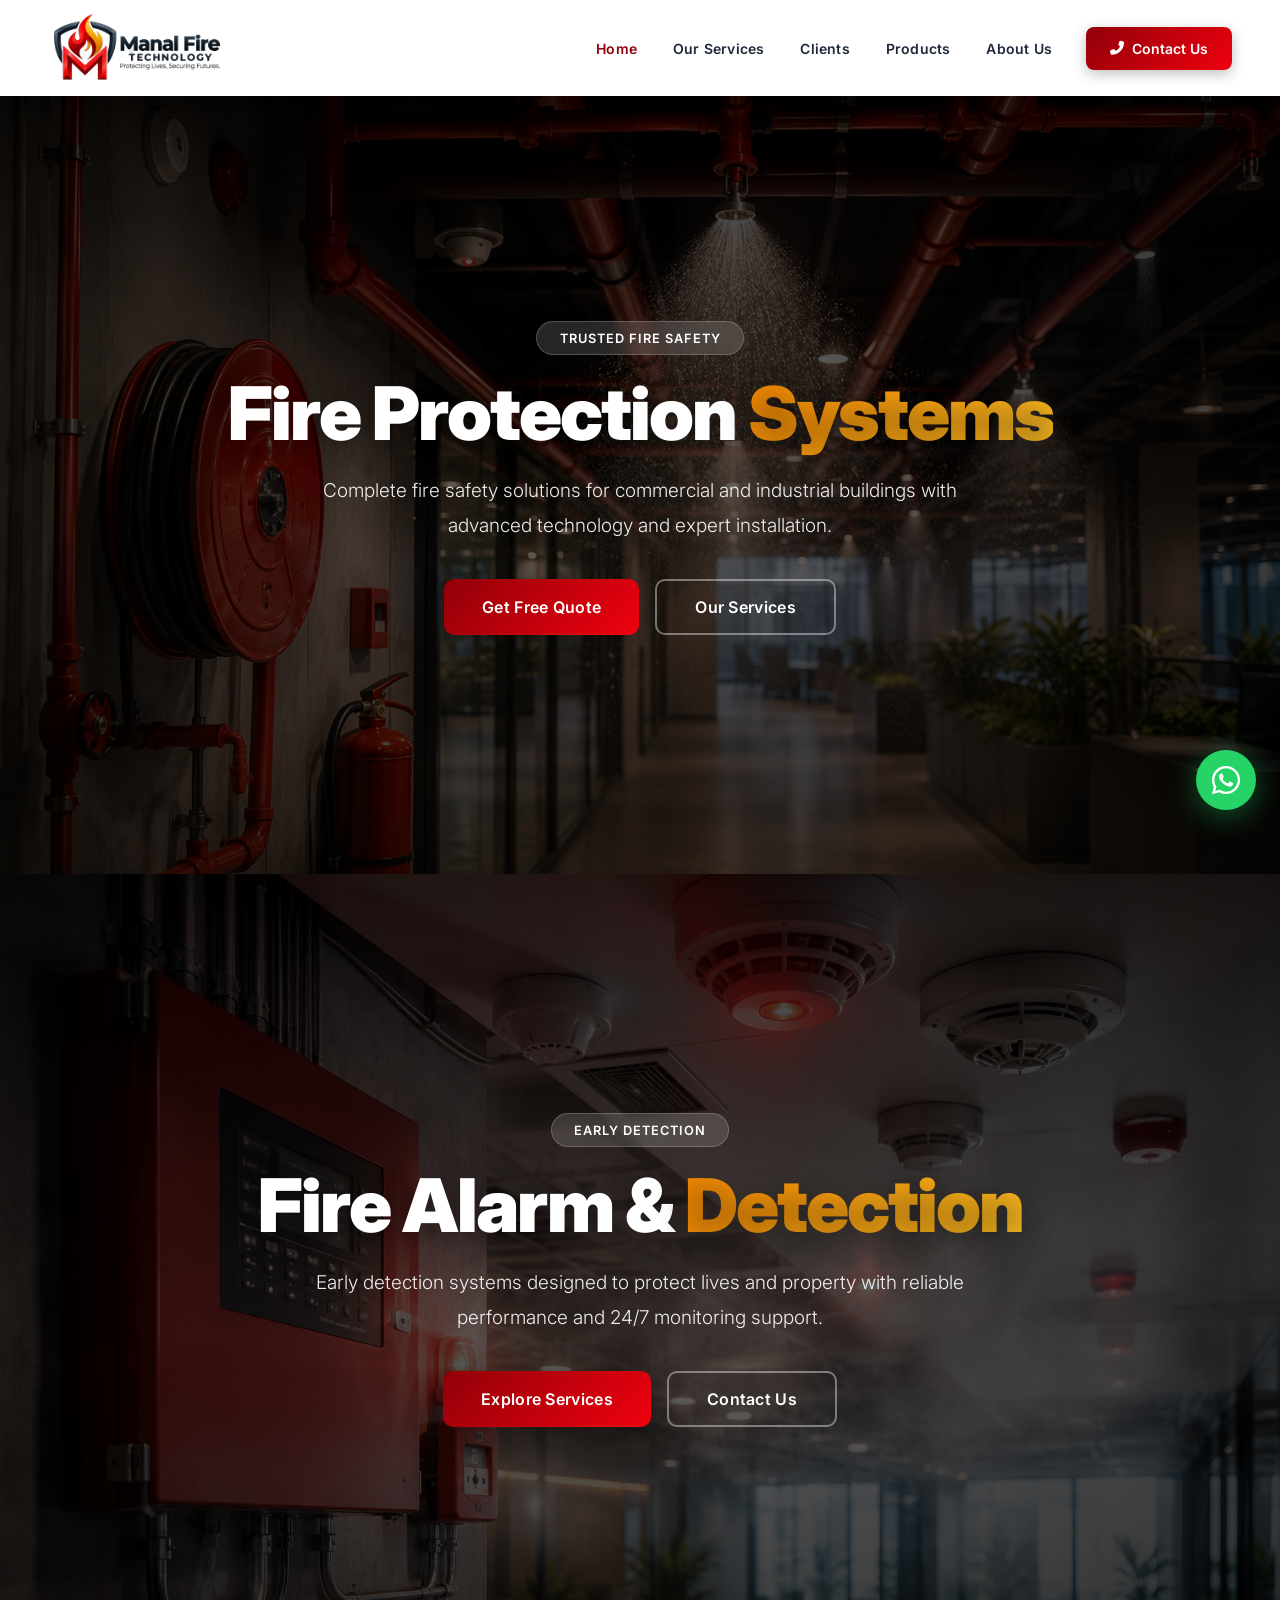
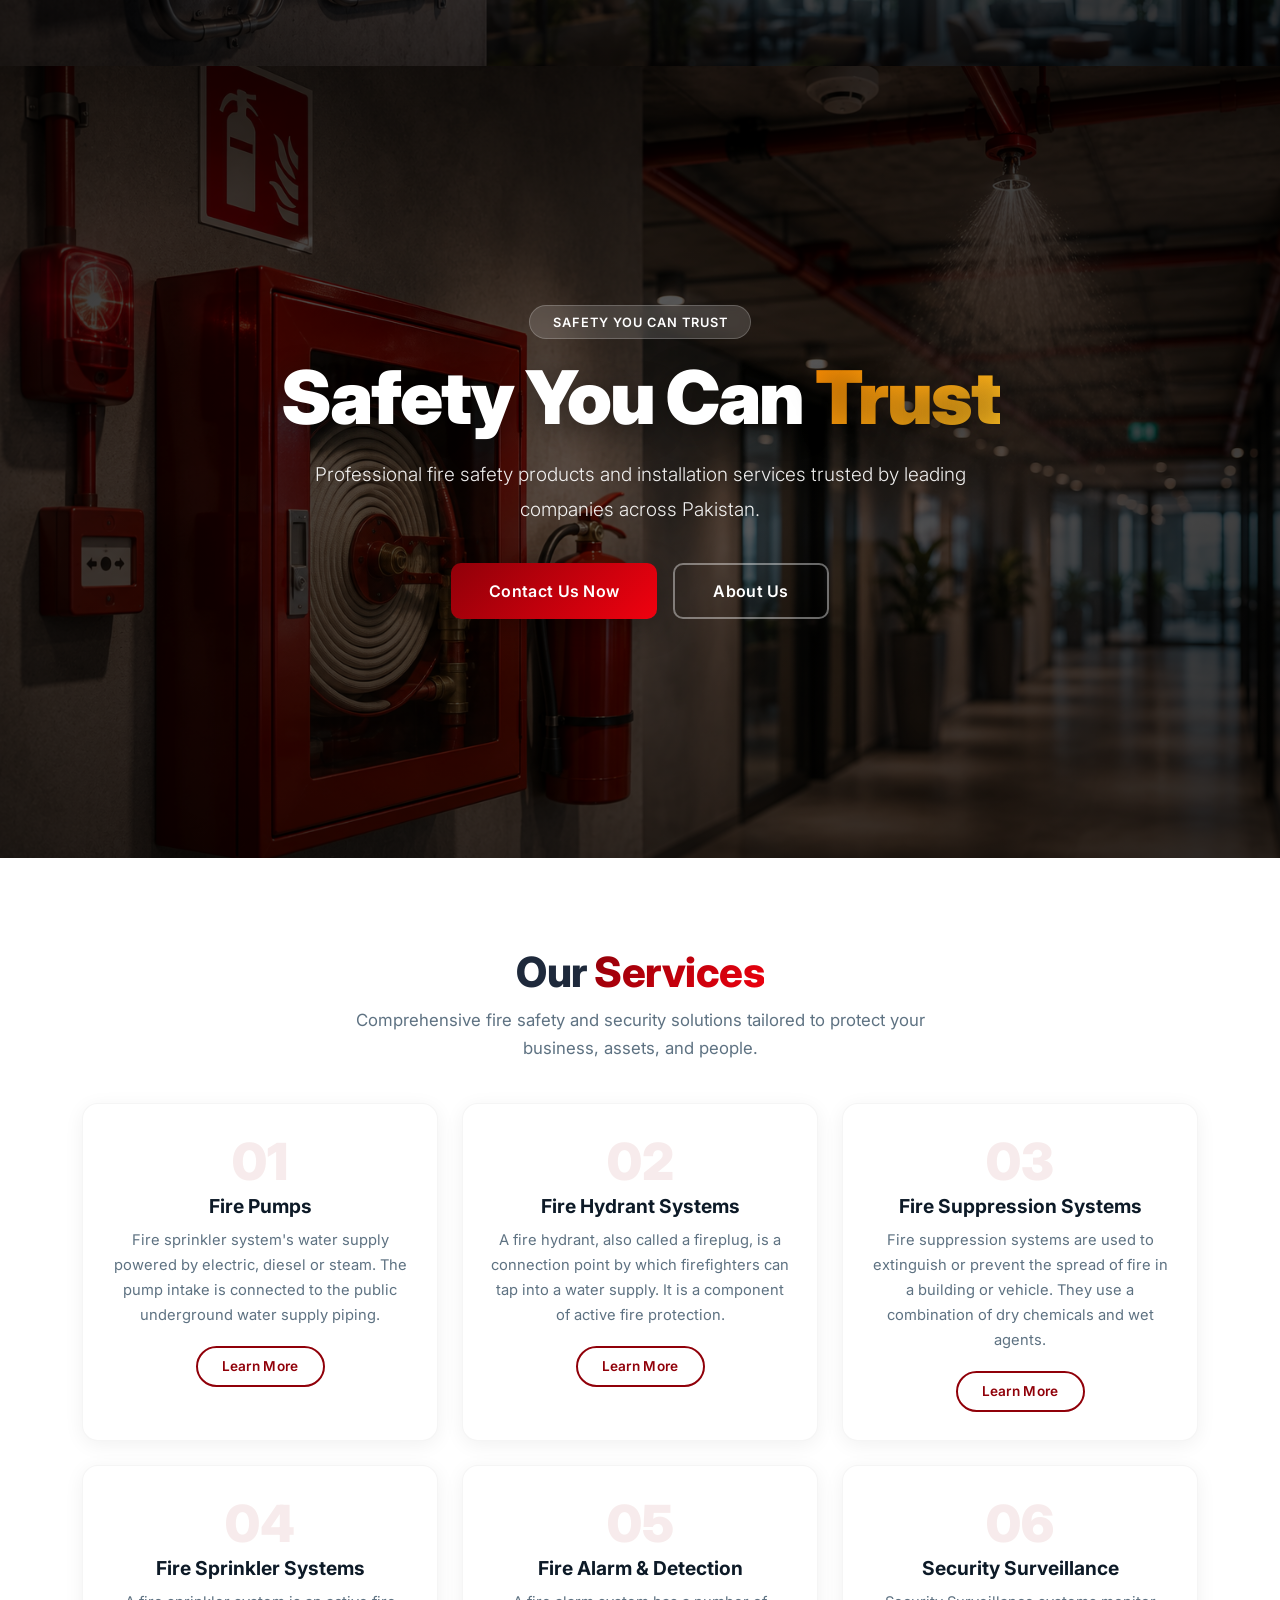
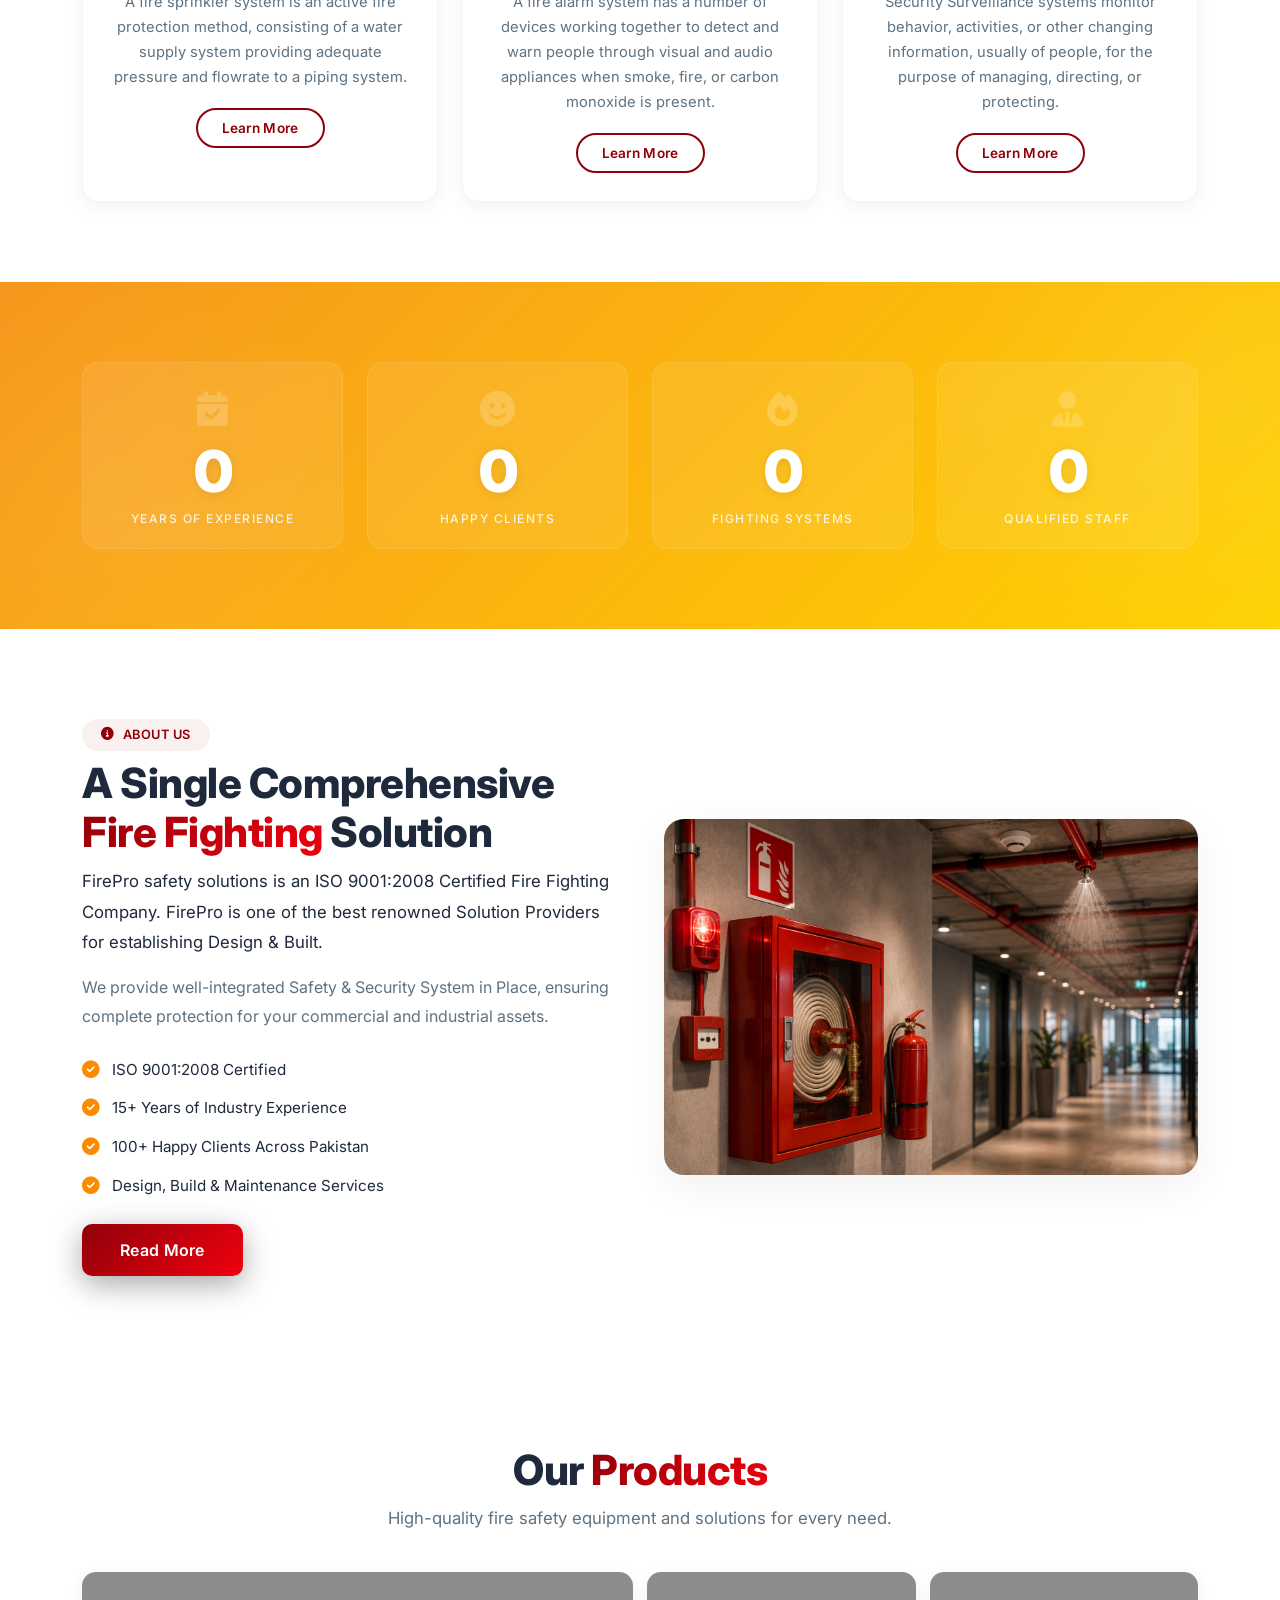
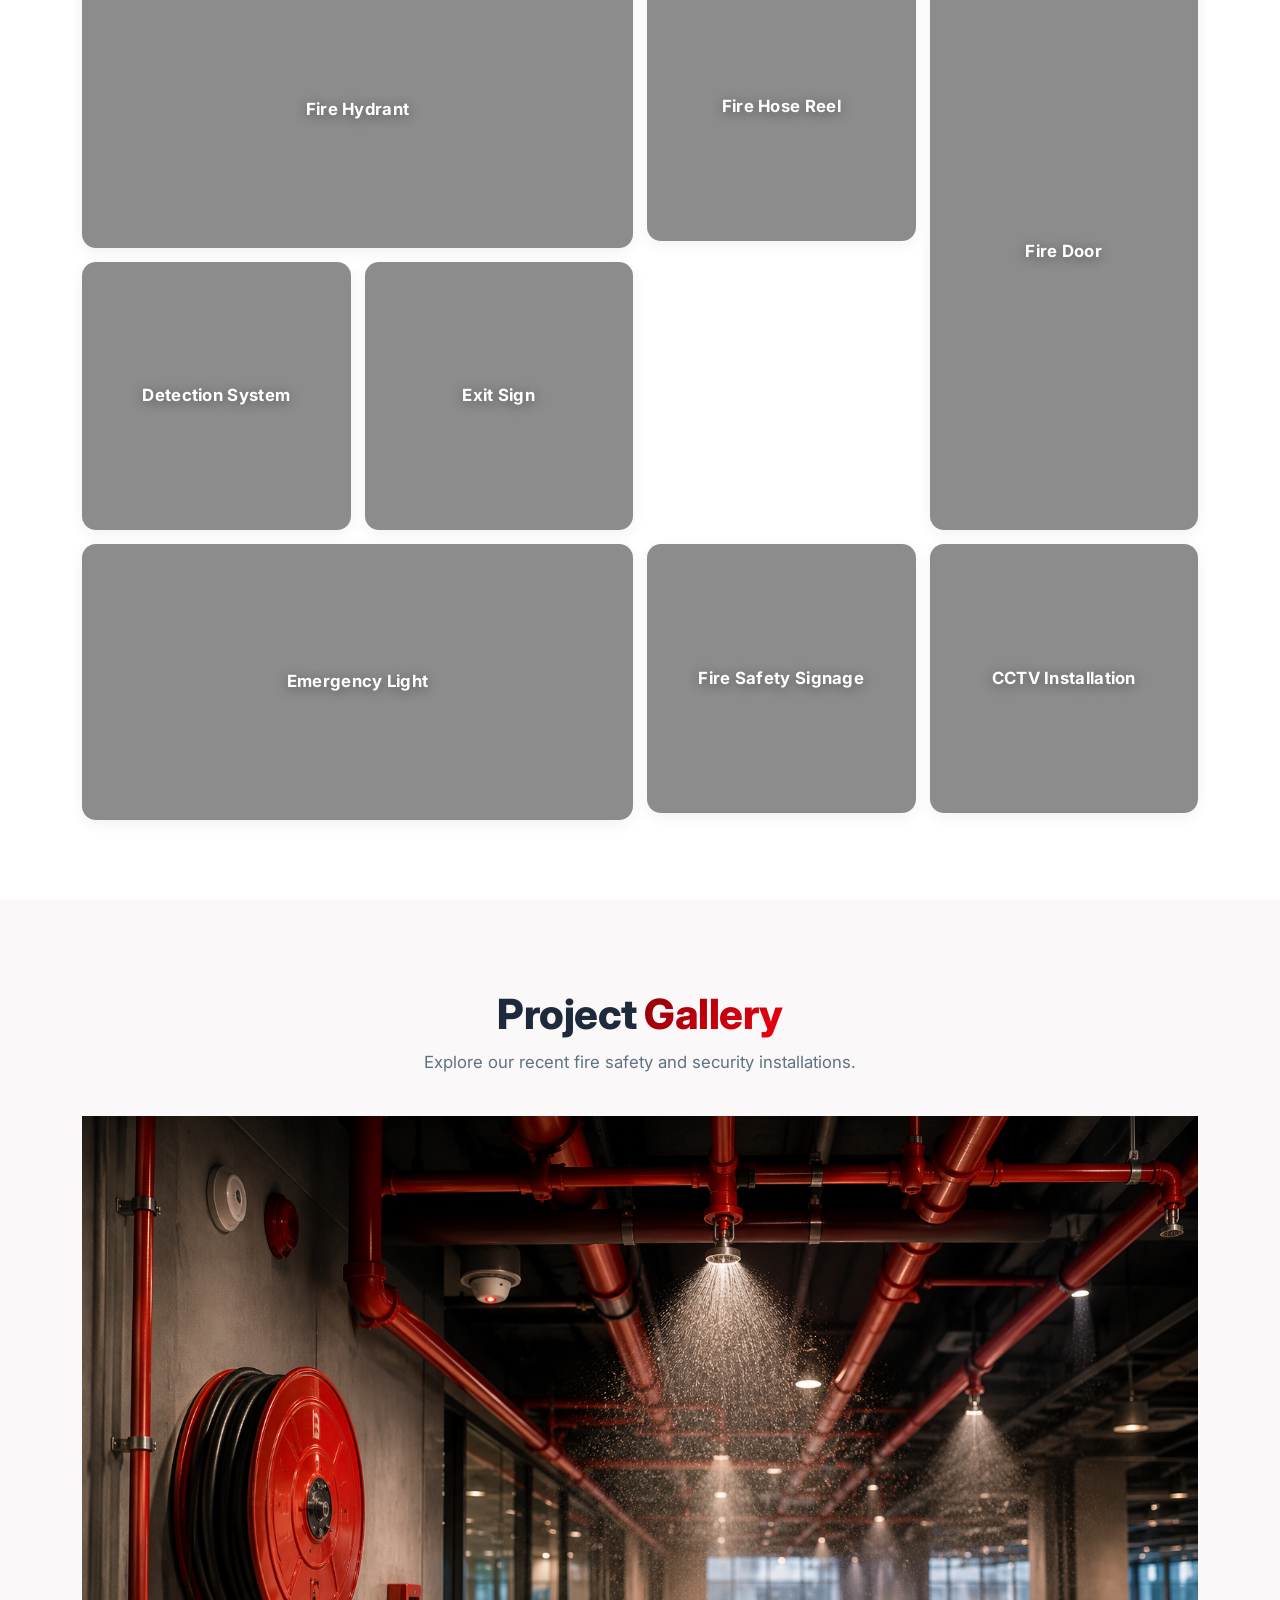
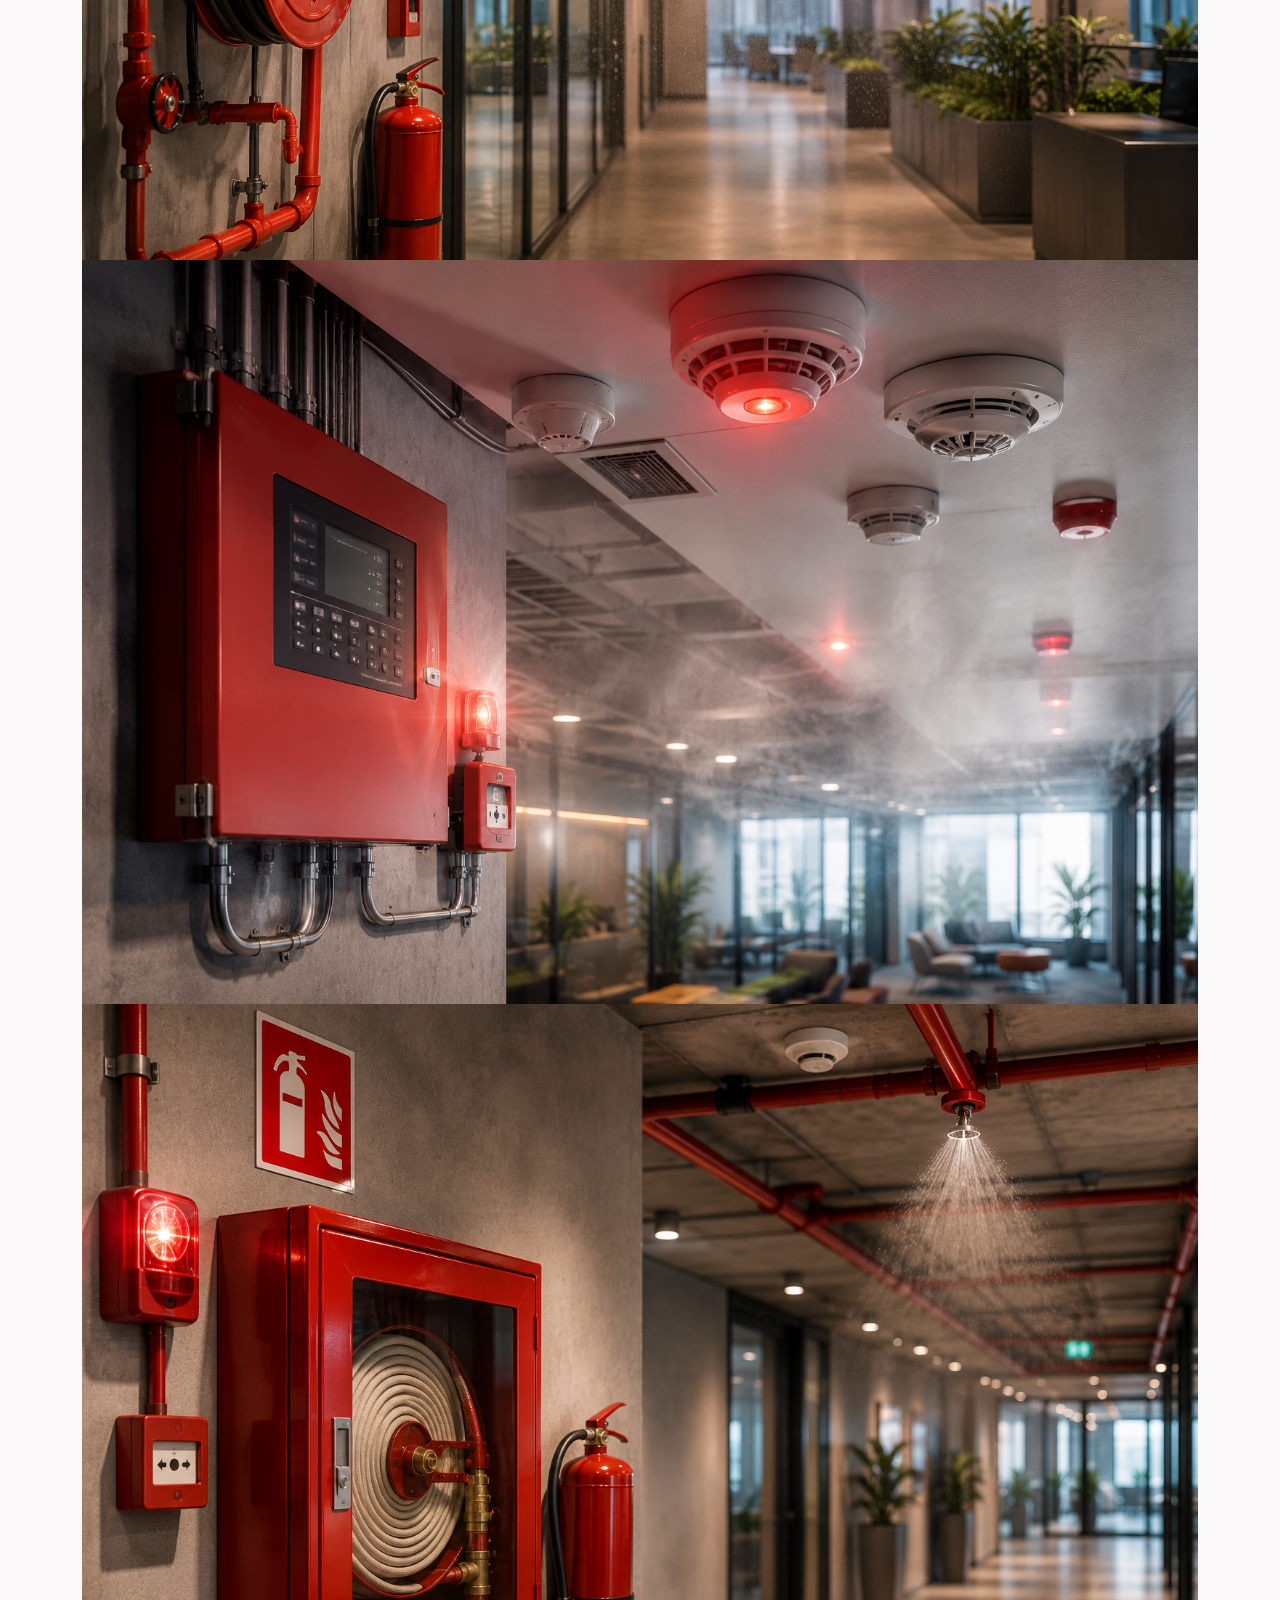
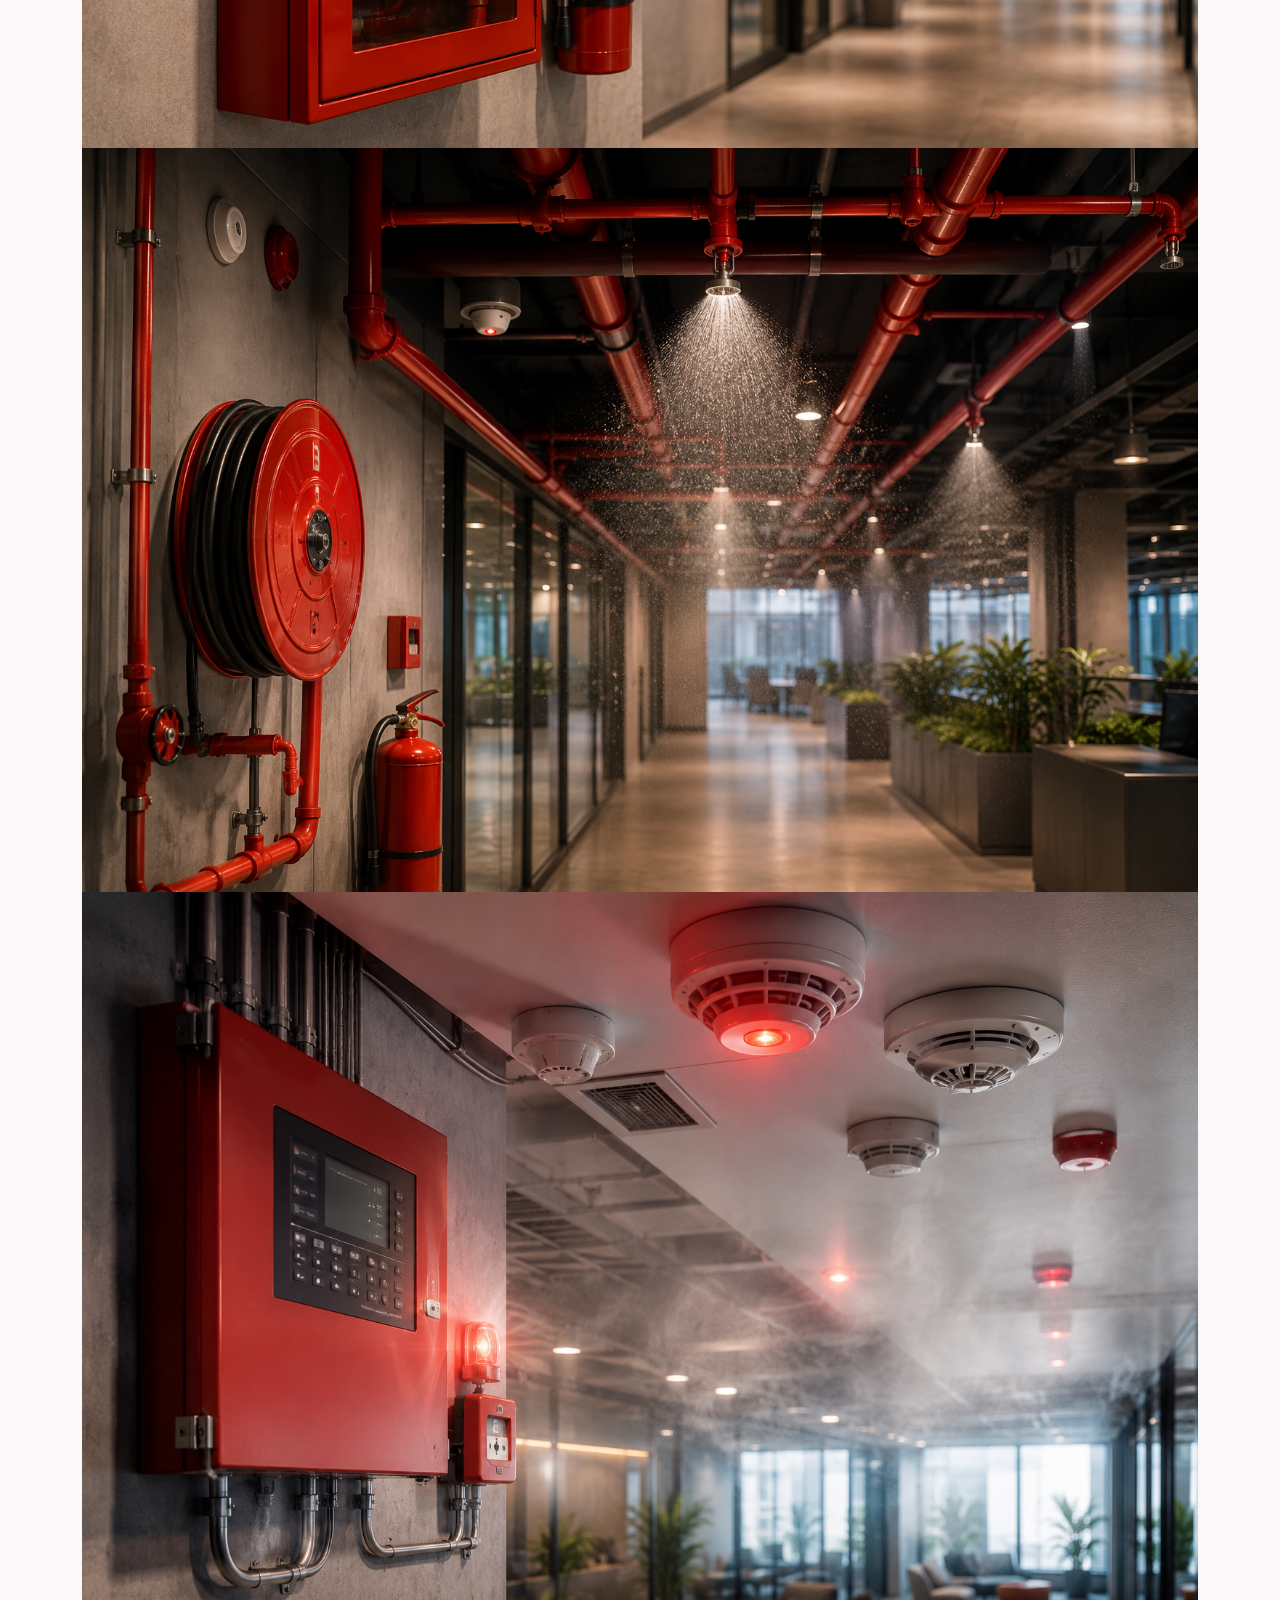
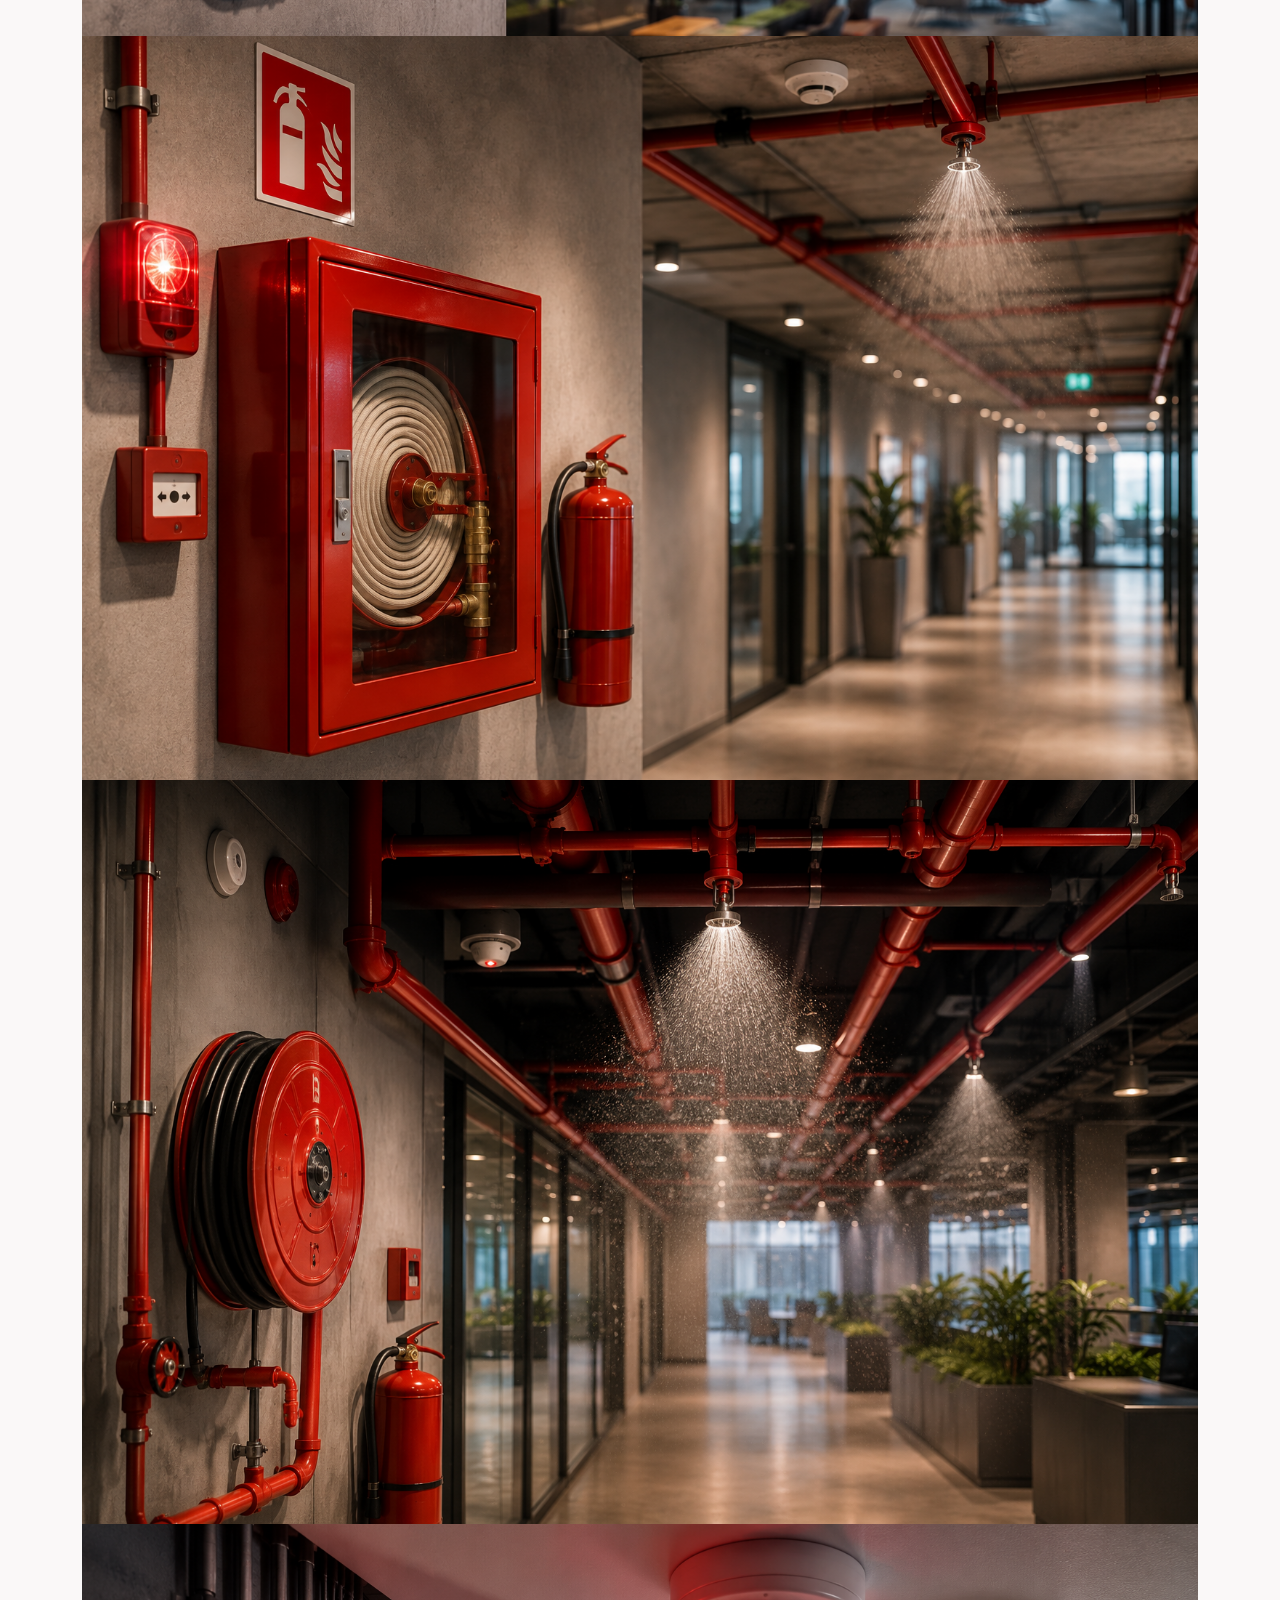
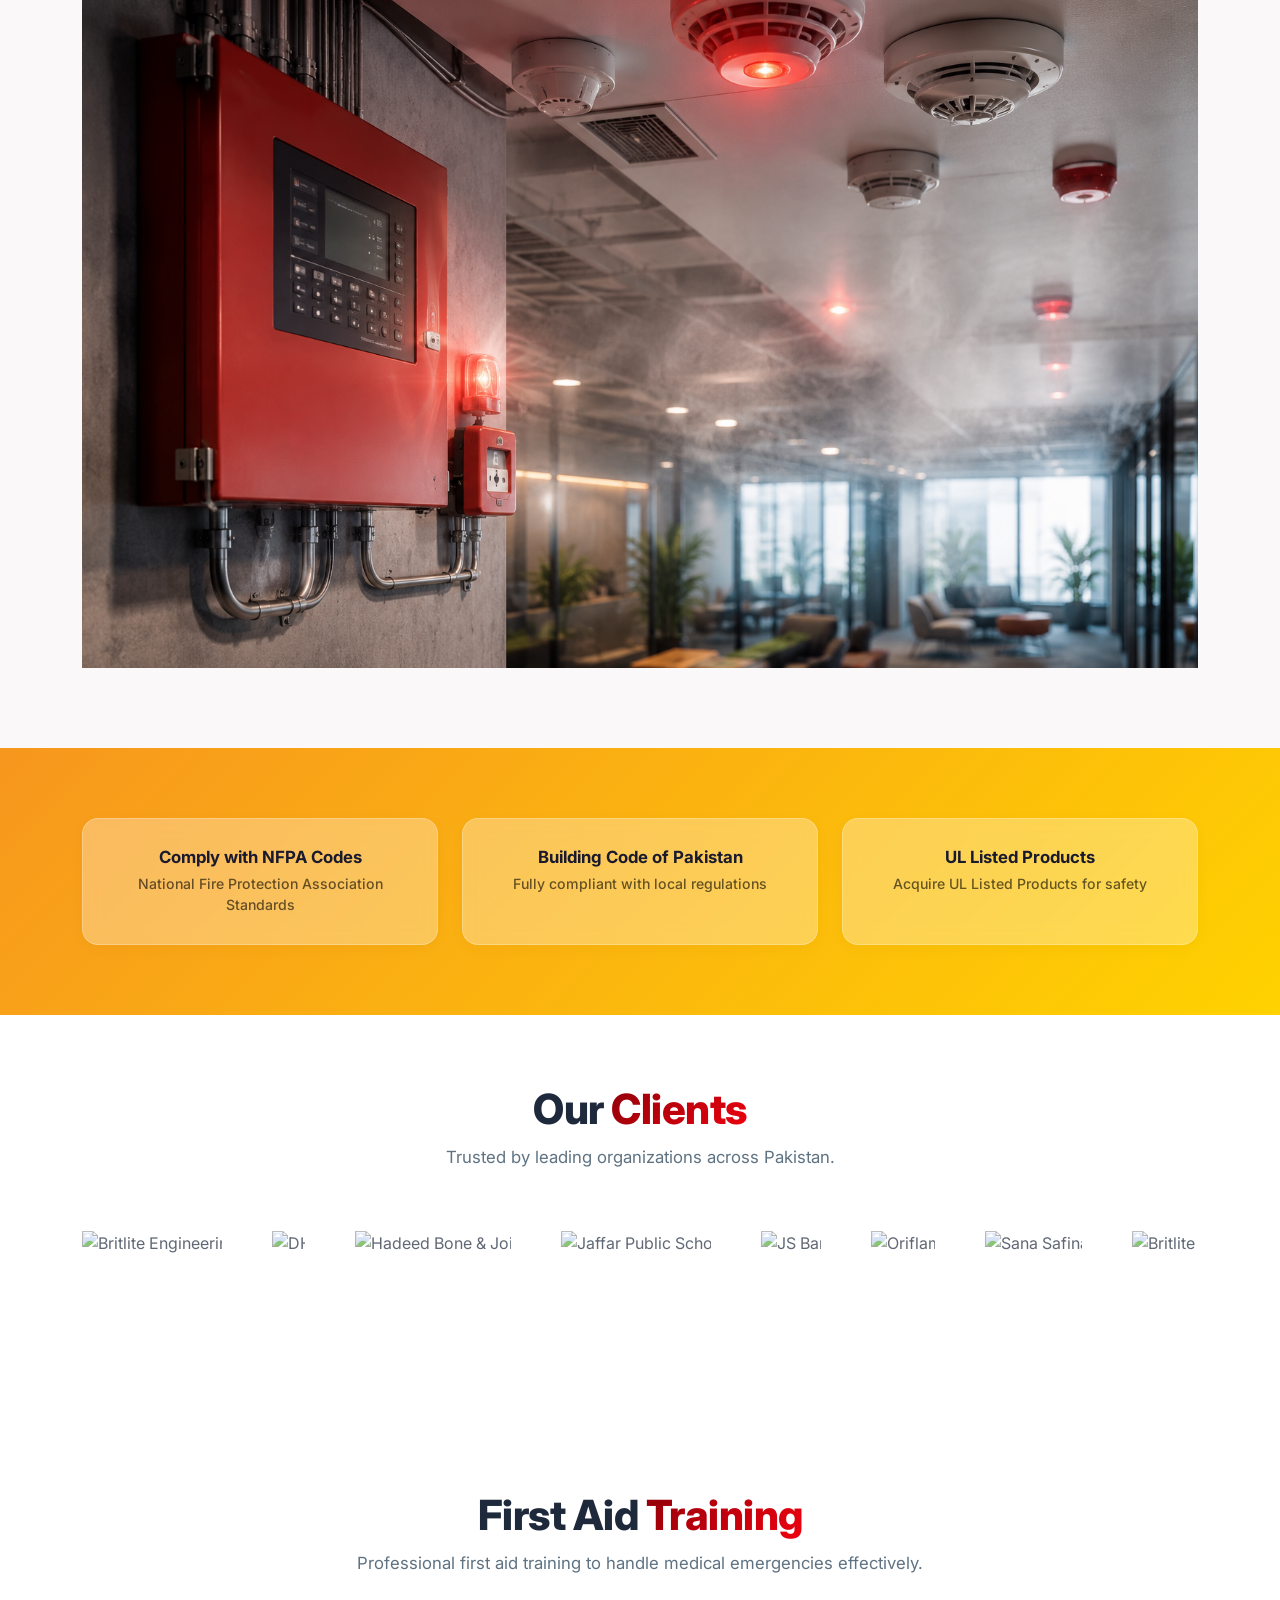
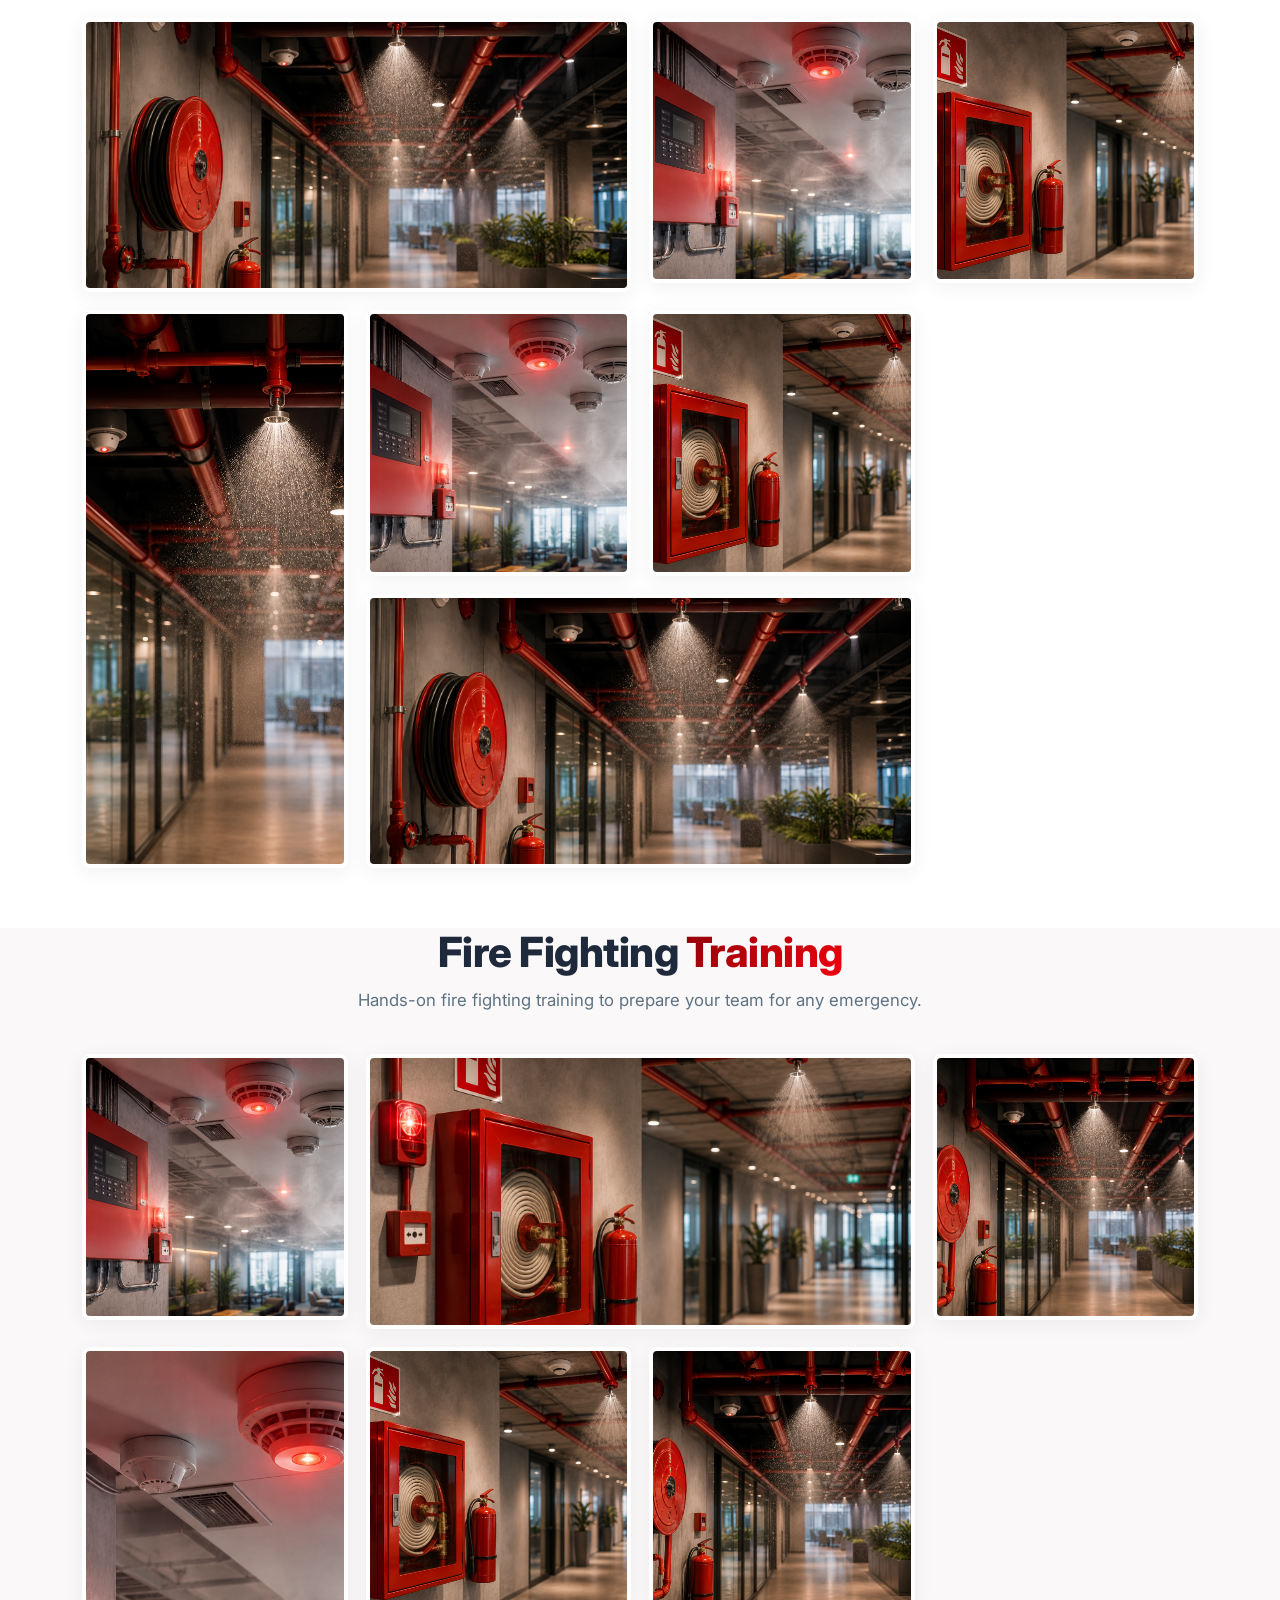
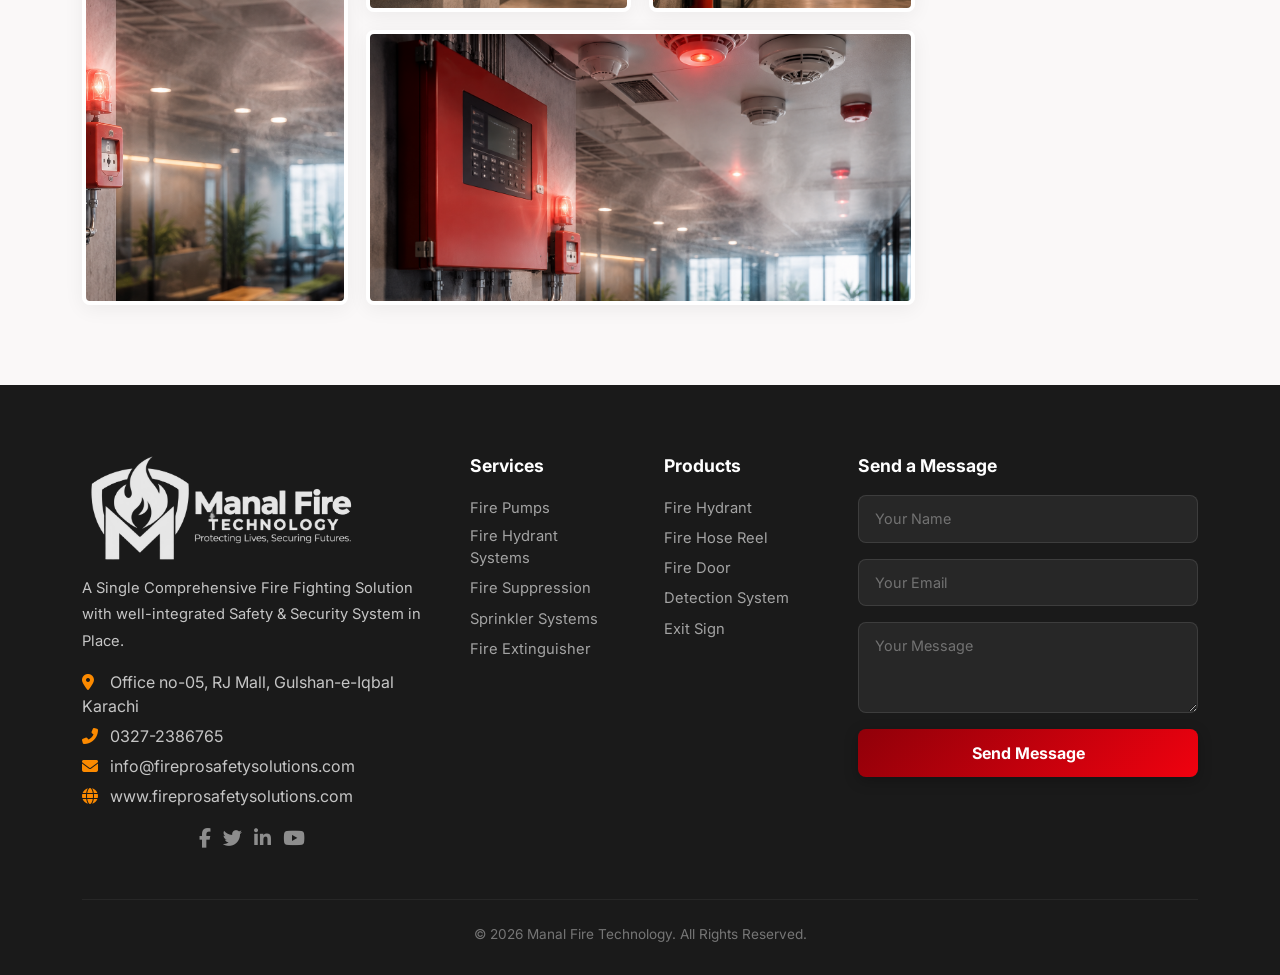
==== commit af0e7439: "Add files via upload" ====
--- a/index.html
+++ b/index.html
@@ -17,1666 +17,7 @@
     <!-- Font Awesome -->
     <link rel="stylesheet" href="https://cdnjs.cloudflare.com/ajax/libs/font-awesome/6.5.0/css/all.min.css" />
 
-    <style>
-        /* ============================================================
-           GLOBAL
-           ============================================================ */
-        html,
-        body {
-            overflow-x: hidden !important;
-            width: 100% !important;
-            max-width: 100% !important;
-            font-family: 'Inter', sans-serif;
-            background: #ffffff;
-            color: #1e293b;
-            margin: 0;
-            padding: 0;
-        }
-
-        * {
-            margin: 0;
-            padding: 0;
-            box-sizing: border-box;
-        }
-
-        a {
-            text-decoration: none;
-        }
-
-        img {
-            max-width: 100%;
-            display: block;
-        }
-
-        .shadow-light {
-            box-shadow: 0 4px 20px rgba(0, 0, 0, 0.07);
-        }
-        .shadow-light:hover {
-            box-shadow: 0 8px 30px rgba(0, 0, 0, 0.1);
-        }
-
-        /* ============================================================
-           SCROLLBAR
-           ============================================================ */
-        ::-webkit-scrollbar {
-            width: 8px;
-        }
-        ::-webkit-scrollbar-track {
-            background: #f7f3f0;
-        }
-        ::-webkit-scrollbar-thumb {
-            background: linear-gradient(180deg, #900009, #f0010f);
-            border-radius: 10px;
-        }
-        ::-webkit-scrollbar-thumb:hover {
-            background: #900009;
-        }
-
-        /* ============================================================
-           SECTION TITLES
-           ============================================================ */
-        .section-title {
-            font-size: 2.6rem;
-            font-weight: 800;
-            letter-spacing: -0.5px;
-            margin-bottom: 0.5rem;
-            display: inline-block;
-        }
-        .section-title .highlight {
-            background: linear-gradient(135deg, #900009, #f0010f);
-            -webkit-background-clip: text;
-            -webkit-text-fill-color: transparent;
-            background-clip: text;
-        }
-        .section-subtitle {
-            font-size: 1.05rem;
-            color: #5e7282;
-            max-width: 640px;
-            margin: 0 auto 2.5rem auto;
-            font-weight: 400;
-            line-height: 1.7;
-        }
-
-        /* ============================================================
-           WATERMARK
-           ============================================================ */
-        .section-with-watermark {
-            position: relative;
-            overflow: hidden;
-        }
-        .section-with-watermark::before {
-            content: '';
-            position: absolute;
-            top: 50%;
-            left: 50%;
-            transform: translate(-50%, -50%);
-            width: 320px;
-            height: 320px;
-            background-image: url('images/logo-nav.png');
-            background-size: contain;
-            background-repeat: no-repeat;
-            background-position: center;
-            opacity: 0.04;
-            pointer-events: none;
-            z-index: 0;
-        }
-        .section-with-watermark>.container,
-        .section-with-watermark>.container-fluid {
-            position: relative;
-            z-index: 1;
-        }
-        .services-section.section-with-watermark::before {
-            opacity: 0.035;
-            width: 380px;
-            height: 380px;
-        }
-        .products-section.section-with-watermark::before {
-            opacity: 0.03;
-            width: 400px;
-            height: 400px;
-        }
-        .about-section.section-with-watermark::before {
-            opacity: 0.04;
-            width: 300px;
-            height: 300px;
-        }
-        .training-section.section-with-watermark::before {
-            opacity: 0.03;
-            width: 300px;
-            height: 300px;
-        }
-
-        /* ============================================================
-           NAVBAR
-           ============================================================ */
-        .fire-navbar {
-            height: fit-content;
-            background: #ffffff;
-            box-shadow: 0 2px 15px rgba(0, 0, 0, 0.07);
-            z-index: 9999;
-            transition: all 0.3s ease;
-        }
-        .fire-navbar.scrolled {
-            box-shadow: 0 4px 30px rgba(0, 0, 0, 0.1);
-            background: rgba(255, 255, 255, 0.97);
-            backdrop-filter: blur(4px);
-        }
-        .fire-logo img {
-            width: auto;
-            height: 70px;
-            object-fit: contain;
-            transition: transform 0.3s ease;
-        }
-        .fire-logo:hover img {
-            transform: scale(1.03);
-        }
-        .fire-navbar .nav-link {
-            color: #1e293b;
-            font-size: 14px;
-            font-weight: 600;
-            padding: 28px 18px !important;
-            letter-spacing: 0.2px;
-            transition: color 0.25s ease;
-            position: relative;
-        }
-        .fire-navbar .nav-link::after {
-            display: none;
-        }
-        .fire-navbar .nav-link:hover,
-        .fire-navbar .nav-link.active {
-            color: #900009;
-        }
-
-        .fire-dropdown {
-            min-width: 250px;
-            padding: 8px 0;
-            margin-top: 0 !important;
-            border: none !important;
-            border-radius: 12px;
-            background: #ffffff;
-            box-shadow: 0 10px 30px rgba(0, 0, 0, 0.07);
-            overflow: hidden;
-        }
-        .fire-dropdown .dropdown-item {
-            color: #1e293b;
-            font-size: 14px;
-            font-weight: 500;
-            padding: 11px 22px;
-            transition: all 0.22s ease;
-            border-left: 3px solid transparent;
-        }
-        .fire-dropdown .dropdown-item:hover {
-            color: #900009;
-            background: transparent !important;
-            border-left: 3px solid #900009;
-            padding-left: 26px;
-        }
-        .products-dropdown {
-            min-width: 260px;
-        }
-
-        .nav-contact {
-            display: inline-flex;
-            align-items: center;
-            color: #ffffff !important;
-            font-size: 14px;
-            font-weight: 600;
-            padding: 11px 24px;
-            border-radius: 8px;
-            background: linear-gradient(135deg, #900009, #f0010f);
-            box-shadow: 0 4px 14px rgba(0, 0, 0, 0.25);
-            transition: all 0.3s ease;
-            text-decoration: none;
-            gap: 8px;
-        }
-        .nav-contact:hover {
-            color: #ffffff !important;
-            transform: translateY(-2px);
-            box-shadow: 0 8px 20px rgba(0, 0, 0, 0.30);
-        }
-
-        /* ===== DESKTOP DROPDOWN HOVER ===== */
-        @media (min-width: 992px) {
-            .navbar-nav .dropdown:hover>.dropdown-menu {
-                display: block;
-                opacity: 1;
-                visibility: visible;
-                transform: translateY(0);
-            }
-            .navbar-nav .dropdown-menu {
-                display: block;
-                opacity: 0;
-                visibility: hidden;
-                transform: translateY(10px);
-                transition: all 0.22s ease;
-            }
-        }
-
-        /* ============================================================
-           OFF-CANVAS SIDE MENU — z-index 99999999 + custom close button
-           ============================================================ */
-        .offcanvas-fire {
-            background: #ffffff;
-            max-width: 340px !important;
-            padding: 0;
-            border: none !important;
-            box-shadow: 0 0 60px rgba(0, 0, 0, 0.15);
-            z-index: 99999999 !important;
-        }
-        .offcanvas-backdrop {
-            z-index: 99999998 !important;
-        }
-
-        .offcanvas-fire .offcanvas-header {
-            padding: 20px 24px 12px;
-            border-bottom: 1px solid #f1f5f9;
-            background: #ffffff;
-            display: flex;
-            align-items: center;
-            justify-content: space-between;
-        }
-        .offcanvas-fire .offcanvas-header .offcanvas-title {
-            font-weight: 700;
-            color: #1e293b;
-            font-size: 1.2rem;
-        }
-
-        /* ===== CUSTOM CLOSE BUTTON — big & visible ===== */
-        .offcanvas-fire .btn-close-custom {
-            width: 40px;
-            height: 40px;
-            border-radius: 50%;
-            border: none;
-            background: rgba(144, 0, 9, 0.06);
-            color: #1e293b;
-            font-size: 1.6rem;
-            display: flex;
-            align-items: center;
-            justify-content: center;
-            cursor: pointer;
-            transition: all 0.3s ease;
-            padding: 0;
-            line-height: 1;
-        }
-        .offcanvas-fire .btn-close-custom:hover {
-            background: rgba(144, 0, 9, 0.12);
-            transform: rotate(90deg);
-            color: #900009;
-        }
-        .offcanvas-fire .btn-close-custom i {
-            font-size: 1.4rem;
-            pointer-events: none;
-        }
-
-        .offcanvas-fire .offcanvas-body {
-            padding: 12px 0 30px;
-            background: #ffffff;
-        }
-
-        .offcanvas-fire .nav-link {
-            padding: 14px 24px !important;
-            font-size: 15px;
-            font-weight: 600;
-            color: #1e293b;
-            border-bottom: 1px solid #f5f7fa;
-            display: flex;
-            align-items: center;
-            justify-content: space-between;
-        }
-        .offcanvas-fire .nav-link:hover {
-            color: #900009;
-            background: #f8f9fb;
-        }
-        .offcanvas-fire .nav-link i {
-            color: #900009;
-            font-size: 0.8rem;
-            transition: transform 0.3s ease;
-        }
-        .offcanvas-fire .nav-link[aria-expanded="true"] i {
-            transform: rotate(180deg);
-        }
-
-        /* Dropdown inside offcanvas */
-        .offcanvas-fire .dropdown-menu {
-            position: relative !important;
-            transform: none !important;
-            box-shadow: none !important;
-            border: none !important;
-            border-radius: 0 !important;
-            padding: 0 !important;
-            margin: 0 !important;
-            background: #f8f9fb;
-            width: 100% !important;
-            float: none !important;
-        }
-        .offcanvas-fire .dropdown-menu .dropdown-item {
-            padding: 12px 24px 12px 44px !important;
-            font-size: 14px;
-            font-weight: 500;
-            color: #1e293b;
-            border-left: 3px solid transparent;
-            background: transparent;
-        }
-        .offcanvas-fire .dropdown-menu .dropdown-item:hover {
-            color: #900009;
-            background: rgba(144, 0, 9, 0.04) !important;
-            border-left: 3px solid #900009;
-        }
-        .offcanvas-fire .dropdown-toggle::after {
-            display: none;
-        }
-
-        .offcanvas-fire .nav-contact-mobile {
-            display: flex;
-            align-items: center;
-            justify-content: center;
-            gap: 10px;
-            background: linear-gradient(135deg, #900009, #f0010f);
-            color: #ffffff !important;
-            font-weight: 600;
-            padding: 14px 24px;
-            margin: 16px 20px 0;
-            border-radius: 10px;
-            text-decoration: none;
-            font-size: 15px;
-            box-shadow: 0 4px 14px rgba(157, 1, 10, 0.25);
-            transition: all 0.3s ease;
-        }
-        .offcanvas-fire .nav-contact-mobile:hover {
-            transform: translateY(-2px);
-            box-shadow: 0 8px 24px rgba(157, 1, 10, 0.35);
-            color: #ffffff !important;
-        }
-
-        /* Hide Bootstrap's default close button, use custom one */
-        .offcanvas-fire .btn-close {
-            display: none !important;
-        }
-
-        /* ===== ANIMATED HAMBURGER ===== */
-        .navbar-toggler {
-            border: none !important;
-            padding: 8px 6px !important;
-            outline: none !important;
-            box-shadow: none !important;
-            background: transparent !important;
-        }
-        .navbar-toggler:focus {
-            box-shadow: none !important;
-            outline: none !important;
-        }
-        .hamburger-icon {
-            display: flex;
-            flex-direction: column;
-            justify-content: space-between;
-            width: 30px;
-            height: 22px;
-            transition: all 0.3s ease;
-            cursor: pointer;
-        }
-        .hamburger-icon .bar {
-            display: block;
-            width: 100%;
-            height: 3px;
-            background: #1e293b;
-            border-radius: 4px;
-            transition: all 0.3s ease;
-            transform-origin: center;
-        }
-        .hamburger-icon .bar:nth-child(1) {
-            transform-origin: top left;
-        }
-        .hamburger-icon .bar:nth-child(3) {
-            transform-origin: bottom left;
-        }
-        .hamburger-icon.open .bar:nth-child(1) {
-            transform: rotate(45deg) translate(2px, 0px);
-            width: 28px;
-        }
-        .hamburger-icon.open .bar:nth-child(2) {
-            opacity: 0;
-            transform: scaleX(0);
-        }
-        .hamburger-icon.open .bar:nth-child(3) {
-            transform: rotate(-45deg) translate(2px, 0px);
-            width: 28px;
-        }
-
-        /* ============================================================
-           WHATSAPP FLOATING BUTTON
-           ============================================================ */
-        .whatsapp-float {
-            position: fixed;
-            bottom: 90px;
-            right: 24px;
-            z-index: 9998;
-            display: flex;
-            align-items: center;
-            justify-content: center;
-            width: 60px;
-            height: 60px;
-            border-radius: 50%;
-            background: #25d366;
-            color: #ffffff !important;
-            font-size: 32px;
-            box-shadow: 0 6px 30px rgba(37, 211, 102, 0.4);
-            transition: all 0.35s ease;
-            text-decoration: none;
-            animation: pulse-whatsapp 2.5s infinite;
-        }
-        .whatsapp-float:hover {
-            transform: scale(1.08) translateY(-4px);
-            box-shadow: 0 12px 40px rgba(37, 211, 102, 0.5);
-            color: #ffffff !important;
-        }
-        .whatsapp-float .whatsapp-tooltip {
-            position: absolute;
-            right: 70px;
-            background: rgba(0, 0, 0, 0.8);
-            color: #fff;
-            padding: 6px 14px;
-            border-radius: 8px;
-            font-size: 13px;
-            font-weight: 500;
-            white-space: nowrap;
-            opacity: 0;
-            visibility: hidden;
-            transition: all 0.3s ease;
-            font-family: 'Inter', sans-serif;
-        }
-        .whatsapp-float .whatsapp-tooltip::after {
-            content: '';
-            position: absolute;
-            right: -8px;
-            top: 50%;
-            transform: translateY(-50%);
-            border-left: 8px solid rgba(0, 0, 0, 0.8);
-            border-top: 6px solid transparent;
-            border-bottom: 6px solid transparent;
-        }
-        .whatsapp-float:hover .whatsapp-tooltip {
-            opacity: 1;
-            visibility: visible;
-            right: 76px;
-        }
-
-        @keyframes pulse-whatsapp {
-            0% {
-                box-shadow: 0 0 0 0 rgba(37, 211, 102, 0.5);
-            }
-            70% {
-                box-shadow: 0 0 0 20px rgba(37, 211, 102, 0);
-            }
-            100% {
-                box-shadow: 0 0 0 0 rgba(37, 211, 102, 0);
-            }
-        }
-
-        /* ============================================================
-           HERO
-           ============================================================ */
-        .hero-section {
-            position: relative;
-            width: 100%;
-            overflow: hidden;
-            margin-top: 82px;
-        }
-        .hero-slide {
-            height: 88vh;
-            min-height: 500px;
-            background-size: cover;
-            background-position: center;
-            background-repeat: no-repeat;
-            position: relative;
-            display: flex !important;
-            align-items: center;
-            justify-content: center;
-        }
-        .hero-overlay {
-            position: absolute;
-            top: 0;
-            left: 0;
-            width: 100%;
-            height: 100%;
-            background: rgba(0, 0, 0, 0.55);
-            z-index: 1;
-        }
-        .hero-overlay::after {
-            content: '';
-            position: absolute;
-            top: 0;
-            left: 0;
-            width: 100%;
-            height: 100%;
-            background: radial-gradient(ellipse at center, rgba(0, 0, 0, 0.1) 0%, rgba(0, 0, 0, 0.6) 100%);
-            z-index: 1;
-        }
-        .hero-content {
-            position: relative;
-            z-index: 3;
-            text-align: center;
-            max-width: 950px;
-            padding: 0 24px;
-            color: #ffffff;
-        }
-        .hero-content .hero-badge {
-            display: inline-block;
-            background: rgba(255, 255, 255, 0.15);
-            backdrop-filter: blur(6px);
-            padding: 0.4rem 1.4rem;
-            border-radius: 50px;
-            font-size: 0.8rem;
-            font-weight: 600;
-            letter-spacing: 1px;
-            text-transform: uppercase;
-            color: #fff;
-            margin-bottom: 1.2rem;
-            border: 1px solid rgba(255, 255, 255, 0.2);
-        }
-        .hero-content h1 {
-            font-size: 74px;
-            font-weight: 900;
-            line-height: 1.08;
-            margin-bottom: 20px;
-            color: #ffffff;
-            letter-spacing: -2px;
-            text-shadow: 0 6px 30px rgba(0, 0, 0, 0.4);
-        }
-        .hero-content h1 .highlight-hero {
-            background: linear-gradient(135deg, #fc8a00, #fec024);
-            -webkit-background-clip: text;
-            -webkit-text-fill-color: transparent;
-            background-clip: text;
-        }
-        .hero-content p {
-            font-size: 19px;
-            line-height: 1.8;
-            margin-bottom: 36px;
-            color: rgba(255, 255, 255, 0.92);
-            max-width: 680px;
-            margin-left: auto;
-            margin-right: auto;
-            font-weight: 300;
-        }
-        .hero-btn {
-            display: inline-flex;
-            align-items: center;
-            gap: 10px;
-            background: linear-gradient(135deg, #900009, #f0010f);
-            color: #ffffff !important;
-            font-size: 16px;
-            font-weight: 600;
-            padding: 14px 38px;
-            border-radius: 10px;
-            text-decoration: none;
-            transition: all 0.35s ease;
-            box-shadow: 0 8px 30px rgba(0, 0, 0, 0.35);
-            letter-spacing: 0.3px;
-        }
-        .hero-btn i {
-            font-size: 14px;
-        }
-        .hero-btn:hover {
-            transform: translateY(-4px);
-            box-shadow: 0 16px 40px rgba(0, 0, 0, 0.40);
-            color: #ffffff !important;
-        }
-        .hero-btn-outline {
-            display: inline-flex;
-            align-items: center;
-            gap: 10px;
-            background: transparent;
-            color: #ffffff !important;
-            font-size: 16px;
-            font-weight: 600;
-            padding: 14px 38px;
-            border-radius: 10px;
-            text-decoration: none;
-            transition: all 0.35s ease;
-            border: 2px solid rgba(255, 255, 255, 0.4);
-            letter-spacing: 0.3px;
-        }
-        .hero-btn-outline:hover {
-            background: rgba(255, 255, 255, 0.1);
-            border-color: #ffffff;
-            color: #ffffff !important;
-            transform: translateY(-4px);
-        }
-        .hero-btns {
-            display: flex;
-            flex-wrap: wrap;
-            justify-content: center;
-            gap: 16px;
-        }
-
-        .hero-section .slick-dots {
-            bottom: 30px;
-        }
-        .hero-section .slick-dots li button:before {
-            font-size: 12px;
-            color: #ffffff;
-            opacity: 0.4;
-        }
-        .hero-section .slick-dots li.slick-active button:before {
-            opacity: 1;
-            color: #fc8a00;
-        }
-
-        /* ============================================================
-           SERVICES
-           ============================================================ */
-        .services-section {
-            padding: 90px 0 80px;
-            background: #ffffff;
-        }
-        .service-card {
-            background: #ffffff;
-            border-radius: 16px;
-            padding: 32px 28px 28px;
-            box-shadow: 0 4px 20px rgba(0, 0, 0, 0.06);
-            transition: all 0.4s ease;
-            border: 1px solid rgba(0, 0, 0, 0.04);
-            height: 100%;
-            position: relative;
-            overflow: hidden;
-            text-align: center;
-        }
-        .service-card:hover {
-            transform: translateY(-8px);
-            box-shadow: 0 12px 40px rgba(0, 0, 0, 0.10);
-            border-color: rgba(157, 1, 10, 0.1);
-            background: linear-gradient(135deg, #900009, #f0010f);
-        }
-        .service-card .service-number {
-            font-size: 3.2rem;
-            font-weight: 900;
-            color: rgba(157, 1, 10, 0.08);
-            line-height: 1;
-            margin-bottom: 8px;
-            transition: color 0.3s ease;
-            font-family: 'Inter', sans-serif;
-        }
-        .service-card:hover .service-number {
-            color: rgba(255, 255, 255, 0.15);
-        }
-        .service-card h5 {
-            font-weight: 700;
-            font-size: 1.2rem;
-            margin-bottom: 10px;
-            color: #0d1a27;
-            transition: color 0.3s ease;
-        }
-        .service-card:hover h5 {
-            color: #ffffff;
-        }
-        .service-card p {
-            font-size: 0.92rem;
-            color: #5e7282;
-            line-height: 1.7;
-            margin-bottom: 18px;
-            transition: color 0.3s ease;
-        }
-        .service-card:hover p {
-            color: rgba(255, 255, 255, 0.85);
-        }
-        .service-card .btn-learn {
-            display: inline-block;
-            background: #ffffff;
-            color: #900009;
-            font-weight: 600;
-            font-size: 0.85rem;
-            padding: 8px 24px;
-            border-radius: 30px;
-            border: 2px solid #900009;
-            transition: all 0.3s ease;
-            letter-spacing: 0.3px;
-        }
-        .service-card:hover .btn-learn {
-            background: rgba(255, 255, 255, 0.15);
-            color: #ffffff;
-            border-color: #ffffff;
-            box-shadow: 0 6px 20px rgba(0, 0, 0, 0.15);
-        }
-        .service-card .btn-learn:hover {
-            background: #ffffff;
-            color: #900009;
-            box-shadow: 0 6px 20px rgba(0, 0, 0, 0.15);
-        }
-        .service-card:hover .btn-learn:hover {
-            background: #ffffff;
-            color: #900009;
-        }
-
-        /* ============================================================
-           STATS
-           ============================================================ */
-        .stats-section {
-            padding: 80px 0;
-            background: linear-gradient(135deg, #f7971e 0%, #ffd200 100%);
-            color: #ffffff;
-            position: relative;
-            overflow: hidden;
-        }
-        .stats-section::before {
-            content: '';
-            position: absolute;
-            top: -50%;
-            right: -20%;
-            width: 600px;
-            height: 600px;
-            border-radius: 50%;
-            background: radial-gradient(circle, rgba(255, 255, 255, 0.08), transparent 70%);
-            pointer-events: none;
-        }
-        .stats-section::after {
-            content: '';
-            position: absolute;
-            bottom: -40%;
-            left: -10%;
-            width: 500px;
-            height: 500px;
-            border-radius: 50%;
-            background: radial-gradient(circle, rgba(255, 255, 255, 0.05), transparent 70%);
-            pointer-events: none;
-        }
-        .stat-item {
-            text-align: center;
-            padding: 20px 12px;
-            position: relative;
-            z-index: 1;
-            background: rgba(255, 255, 255, 0.08);
-            border-radius: 16px;
-            backdrop-filter: blur(4px);
-            border: 1px solid rgba(255, 255, 255, 0.1);
-            transition: all 0.3s ease;
-        }
-        .stat-item:hover {
-            transform: translateY(-4px);
-            background: rgba(255, 255, 255, 0.15);
-            border-color: rgba(255, 255, 255, 0.25);
-        }
-        .stat-item .stat-number {
-            font-size: 3.6rem;
-            font-weight: 900;
-            color: #ffffff;
-            line-height: 1.1;
-            text-shadow: 0 2px 10px rgba(0, 0, 0, 0.08);
-            font-family: 'Inter', sans-serif;
-            letter-spacing: -1px;
-        }
-        .stat-item .stat-label {
-            font-size: 0.75rem;
-            font-weight: 500;
-            color: rgba(255, 255, 255, 0.92);
-            margin-top: 6px;
-            letter-spacing: 1.5px;
-            text-transform: uppercase;
-            opacity: 0.9;
-        }
-        .stat-item .stat-icon-wrap {
-            font-size: 2.2rem;
-            color: rgba(255, 255, 255, 0.2);
-            margin-bottom: 4px;
-            display: block;
-        }
-
-        /* ============================================================
-           PRODUCTS
-           ============================================================ */
-        .products-section {
-            padding: 90px 0 80px;
-            background: #ffffff;
-            position: relative;
-        }
-        .product-collage {
-            display: grid;
-            grid-template-columns: repeat(4, 1fr);
-            gap: 14px;
-        }
-        .product-collage .collage-item {
-            position: relative;
-            border-radius: 14px;
-            overflow: hidden;
-            aspect-ratio: 1/1;
-            display: flex;
-            align-items: center;
-            justify-content: center;
-            font-weight: 700;
-            font-size: 1.05rem;
-            color: #ffffff;
-            transition: all 0.4s ease;
-            text-align: center;
-            padding: 20px;
-            min-height: 120px;
-            background-size: cover;
-            background-position: center;
-            cursor: pointer;
-            box-shadow: 0 4px 15px rgba(0, 0, 0, 0.06);
-        }
-        .product-collage .collage-item .overlay-text {
-            position: relative;
-            z-index: 2;
-            text-shadow: 0 2px 12px rgba(0, 0, 0, 0.4);
-            font-weight: 700;
-            letter-spacing: 0.3px;
-        }
-        .product-collage .collage-item .bg-overlay {
-            position: absolute;
-            top: 0;
-            left: 0;
-            width: 100%;
-            height: 100%;
-            z-index: 1;
-            background: rgba(0, 0, 0, 0.45);
-            transition: background 0.4s ease;
-        }
-        .product-collage .collage-item:hover .bg-overlay {
-            background: rgba(0, 0, 0, 0.25);
-        }
-        .product-collage .collage-item:hover {
-            transform: translateY(-4px) scale(1.01);
-            box-shadow: 0 12px 35px rgba(0, 0, 0, 0.12);
-        }
-        .product-collage .collage-item.wide {
-            grid-column: span 2;
-            aspect-ratio: 2/1;
-        }
-        .product-collage .collage-item.tall {
-            grid-row: span 2;
-            aspect-ratio: auto;
-        }
-        .product-collage .collage-item.bg-1 {
-            background-image: url('https://images.unsplash.com/photo-1582139329536-e7284fece509?w=400&h=400&fit=crop');
-        }
-        .product-collage .collage-item.bg-2 {
-            background-image: url('https://images.unsplash.com/photo-1541888946425-d81bb19240f5?w=400&h=400&fit=crop');
-        }
-        .product-collage .collage-item.bg-3 {
-            background-image: url('https://images.unsplash.com/photo-1504328345606-18bbc8c9d7d1?w=400&h=400&fit=crop');
-        }
-        .product-collage .collage-item.bg-4 {
-            background-image: url('https://images.unsplash.com/photo-1584820927498-cfe5211fd8bf?w=400&h=400&fit=crop');
-        }
-        .product-collage .collage-item.bg-5 {
-            background-image: url('https://images.unsplash.com/photo-1581091226825-a6a2a5aee158?w=400&h=400&fit=crop');
-        }
-        .product-collage .collage-item.bg-6 {
-            background-image: url('https://images.unsplash.com/photo-1558002038-1055907df827?w=400&h=400&fit=crop');
-        }
-        .product-collage .collage-item.bg-7 {
-            background-image: url('https://images.unsplash.com/photo-1582139329536-e7284fece509?w=400&h=400&fit=crop');
-        }
-        .product-collage .collage-item.bg-8 {
-            background-image: url('https://images.unsplash.com/photo-1541888946425-d81bb19240f5?w=400&h=400&fit=crop');
-        }
-
-        /* ============================================================
-           GALLERY
-           ============================================================ */
-        .gallery-section {
-            padding: 90px 0 80px;
-            background: #faf8f8;
-        }
-        .gallery-carousel .slick-slide {
-            padding: 0 12px;
-        }
-        .gallery-carousel .slick-slide img {
-            border-radius: 16px;
-            width: 100%;
-            aspect-ratio: 16/10;
-            object-fit: cover;
-            box-shadow: 0 6px 25px rgba(0, 0, 0, 0.07);
-            transition: all 0.3s ease;
-            cursor: pointer;
-        }
-        .gallery-carousel .slick-slide img:hover {
-            transform: scale(1.03);
-            box-shadow: 0 12px 40px rgba(0, 0, 0, 0.12);
-        }
-        .gallery-carousel .slick-dots {
-            display: none !important;
-        }
-        .gallery-carousel .slick-prev,
-        .gallery-carousel .slick-next {
-            z-index: 5;
-            width: 44px;
-            height: 44px;
-            border-radius: 50%;
-            background: rgba(255, 255, 255, 0.85);
-            box-shadow: 0 4px 15px rgba(0, 0, 0, 0.10);
-            transition: all 0.3s ease;
-        }
-        .gallery-carousel .slick-prev:hover,
-        .gallery-carousel .slick-next:hover {
-            background: #ffffff;
-            box-shadow: 0 6px 25px rgba(0, 0, 0, 0.15);
-        }
-        .gallery-carousel .slick-prev:before,
-        .gallery-carousel .slick-next:before {
-            font-size: 18px;
-            color: #1e293b;
-            opacity: 0.7;
-        }
-        .gallery-carousel .slick-prev {
-            left: -20px;
-        }
-        .gallery-carousel .slick-next {
-            right: -20px;
-        }
-
-        /* Lightbox */
-        .gallery-lightbox {
-            display: none;
-            position: fixed;
-            top: 0;
-            left: 0;
-            width: 100%;
-            height: 100%;
-            background: rgba(0, 0, 0, 0.92);
-            z-index: 99999;
-            align-items: center;
-            justify-content: center;
-            padding: 40px;
-            backdrop-filter: blur(8px);
-        }
-        .gallery-lightbox.active {
-            display: flex;
-        }
-        .gallery-lightbox img {
-            max-width: 90%;
-            max-height: 85vh;
-            border-radius: 12px;
-            box-shadow: 0 20px 60px rgba(0, 0, 0, 0.6);
-            object-fit: contain;
-            animation: lightboxFade 0.35s ease;
-        }
-        .gallery-lightbox .close-lightbox {
-            position: absolute;
-            top: 30px;
-            right: 40px;
-            color: #fff;
-            font-size: 2.6rem;
-            cursor: pointer;
-            transition: transform 0.3s ease;
-            background: none;
-            border: none;
-            opacity: 0.7;
-        }
-        .gallery-lightbox .close-lightbox:hover {
-            transform: rotate(90deg);
-            opacity: 1;
-        }
-        @keyframes lightboxFade {
-            from {
-                opacity: 0;
-                transform: scale(0.92);
-            }
-            to {
-                opacity: 1;
-                transform: scale(1);
-            }
-        }
-
-        /* ============================================================
-           CERTIFICATIONS
-           ============================================================ */
-        .cert-section {
-            padding: 70px 0;
-            background: linear-gradient(135deg, #f7971e 0%, #ffd200 100%);
-            position: relative;
-        }
-        .cert-section .cert-item {
-            text-align: center;
-            padding: 28px 24px;
-            background: rgba(255, 255, 255, 0.3);
-            backdrop-filter: blur(8px);
-            border-radius: 16px;
-            border: 1px solid rgba(255, 255, 255, 0.25);
-            transition: all 0.3s ease;
-            height: 100%;
-            box-shadow: 0 4px 15px rgba(0, 0, 0, 0.03);
-        }
-        .cert-section .cert-item:hover {
-            transform: translateY(-6px);
-            background: rgba(255, 255, 255, 0.45);
-            border-color: rgba(255, 255, 255, 0.4);
-            box-shadow: 0 12px 30px rgba(0, 0, 0, 0.06);
-        }
-        .cert-section .cert-item h6 {
-            font-weight: 700;
-            font-size: 1.05rem;
-            color: #1a1a2e;
-            margin-bottom: 6px;
-        }
-        .cert-section .cert-item p {
-            font-size: 0.88rem;
-            color: rgba(0, 0, 0, 0.6);
-            margin-bottom: 0;
-            font-weight: 500;
-        }
-
-        /* ============================================================
-           CLIENTS
-           ============================================================ */
-        .clients-section {
-            padding: 70px 0;
-            background: #ffffff;
-            overflow: hidden;
-        }
-        .client-marquee {
-            width: 100%;
-            overflow: hidden;
-            white-space: nowrap;
-            position: relative;
-            padding: 20px 0;
-        }
-        .client-marquee .track {
-            display: inline-flex;
-            gap: 50px;
-            animation: marqueeScroll 35s linear infinite;
-        }
-        .client-marquee .track img {
-            height: 90px;
-            width: auto;
-            max-width: 180px;
-            object-fit: contain;
-            filter: grayscale(0);
-            opacity: 0.7;
-            transition: opacity 0.3s ease;
-        }
-        .client-marquee .track img:hover {
-            opacity: 1;
-        }
-        @keyframes marqueeScroll {
-            0% {
-                transform: translateX(0);
-            }
-            100% {
-                transform: translateX(-50%);
-            }
-        }
-
-        /* ============================================================
-           TRAINING
-           ============================================================ */
-        .training-section {
-            padding: 80px 0 60px;
-            background: #ffffff;
-        }
-        .training-section+.training-section {
-            padding-top: 0;
-            padding-bottom: 80px;
-        }
-        .training-section:nth-child(even) {
-            background: #faf8f8;
-        }
-        .training-collage {
-            display: grid;
-            grid-template-columns: repeat(4, 1fr);
-            gap: 18px;
-        }
-        .training-collage .train-item {
-            border-radius: 8px;
-            overflow: hidden;
-            aspect-ratio: 1/1;
-            background-size: cover;
-            background-position: center;
-            transition: all 0.35s ease;
-            cursor: pointer;
-            position: relative;
-            border: 4px solid #ffffff;
-            box-shadow: 0 4px 20px rgba(0, 0, 0, 0.06);
-        }
-        .training-collage .train-item:hover {
-            transform: translateY(-6px) scale(1.01);
-            box-shadow: 0 12px 35px rgba(0, 0, 0, 0.10);
-            border-color: #900009;
-        }
-        .training-collage .train-item.wide {
-            grid-column: span 2;
-            aspect-ratio: 2/1;
-        }
-        .training-collage .train-item.tall {
-            grid-row: span 2;
-            aspect-ratio: auto;
-        }
-        .training-collage .train-item .train-overlay {
-            position: absolute;
-            bottom: 0;
-            left: 0;
-            right: 0;
-            padding: 20px 16px 16px;
-            background: linear-gradient(0deg, rgba(0, 0, 0, 0.7) 0%, transparent 100%);
-            color: #fff;
-            font-size: 0.8rem;
-            font-weight: 600;
-            letter-spacing: 0.5px;
-            opacity: 0;
-            transition: opacity 0.3s ease;
-            text-align: center;
-        }
-        .training-collage .train-item:hover .train-overlay {
-            opacity: 1;
-        }
-
-        /* ============================================================
-           ABOUT
-           ============================================================ */
-        .about-section {
-            padding: 90px 0 80px;
-            background: #ffffff;
-        }
-        .about-section .about-image {
-            border-radius: 20px;
-            overflow: hidden;
-            box-shadow: 0 12px 40px rgba(0, 0, 0, 0.06);
-        }
-        .about-section .about-image img {
-            width: 100%;
-            height: 100%;
-            object-fit: cover;
-            min-height: 300px;
-        }
-        .about-section .about-badge {
-            display: inline-flex;
-            align-items: center;
-            gap: 8px;
-            background: rgba(157, 1, 10, 0.06);
-            color: #900009;
-            font-weight: 600;
-            font-size: 0.8rem;
-            padding: 0.4rem 1.2rem;
-            border-radius: 50px;
-            letter-spacing: 0.5px;
-            text-transform: uppercase;
-        }
-        .about-section .about-list {
-            list-style: none;
-            padding: 0;
-            margin: 20px 0 0;
-        }
-        .about-section .about-list li {
-            display: flex;
-            align-items: flex-start;
-            gap: 12px;
-            padding: 8px 0;
-            font-size: 0.95rem;
-            color: #1e293b;
-        }
-        .about-section .about-list li i {
-            color: #fc8a00;
-            font-size: 1.1rem;
-            margin-top: 2px;
-        }
-
-        /* ============================================================
-           FOOTER
-           ============================================================ */
-        .footer {
-            background: #1a1a1a;
-            color: rgba(255, 255, 255, 0.75);
-            padding: 70px 0 30px;
-            position: relative;
-        }
-        .footer .footer-logo img {
-            height: 110px;
-            width: auto;
-            filter: brightness(0) invert(1);
-            opacity: 0.9;
-            margin-bottom: 10px;
-        }
-        .footer h5 {
-            color: #ffffff;
-            font-weight: 700;
-            font-size: 1.1rem;
-            margin-bottom: 1.2rem;
-            position: relative;
-        }
-        .footer a {
-            color: rgba(255, 255, 255, 0.6);
-            text-decoration: none;
-            transition: color 0.25s ease;
-            font-size: 0.92rem;
-            display: inline-block;
-            margin-bottom: 6px;
-        }
-        .footer a:hover {
-            color: #fc8a00;
-        }
-        .footer .footer-contact i {
-            width: 24px;
-            color: #fc8a00;
-        }
-        .footer .footer-bottom {
-            border-top: 1px solid rgba(255, 255, 255, 0.06);
-            padding-top: 24px;
-            margin-top: 40px;
-            text-align: center;
-            font-size: 0.85rem;
-            color: rgba(255, 255, 255, 0.4);
-        }
-        .footer .form-control {
-            background: rgba(255, 255, 255, 0.06);
-            border: 1px solid rgba(255, 255, 255, 0.1);
-            color: #ffffff;
-            border-radius: 8px;
-            padding: 12px 16px;
-            font-size: 0.9rem;
-        }
-        .footer .form-control::placeholder {
-            color: rgba(255, 255, 255, 0.35);
-        }
-        .footer .form-control:focus {
-            background: rgba(255, 255, 255, 0.08);
-            border-color: #fc8a00;
-            box-shadow: none;
-            color: #ffffff;
-        }
-        .footer .btn-submit {
-            background: linear-gradient(135deg, #900009, #f0010f);
-            color: #ffffff;
-            font-weight: 700;
-            padding: 12px 28px;
-            border-radius: 8px;
-            border: none;
-            transition: all 0.3s ease;
-            width: 100%;
-            box-shadow: 0 4px 14px rgba(0, 0, 0, 0.25);
-        }
-        .footer .btn-submit:hover {
-            transform: translateY(-2px);
-            box-shadow: 0 8px 24px rgba(0, 0, 0, 0.30);
-            color: #ffffff;
-        }
-
-        /* ============================================================
-           BACK TO TOP
-           ============================================================ */
-        .back-to-top {
-            position: fixed;
-            bottom: 30px;
-            right: 30px;
-            width: 48px;
-            height: 48px;
-            border-radius: 50%;
-            background: linear-gradient(135deg, #900009, #f0010f);
-            color: #fff;
-            border: none;
-            font-size: 1.2rem;
-            box-shadow: 0 6px 20px rgba(0, 0, 0, 0.25);
-            cursor: pointer;
-            z-index: 999;
-            opacity: 0;
-            visibility: hidden;
-            transition: all 0.3s ease;
-            display: flex;
-            align-items: center;
-            justify-content: center;
-        }
-        .back-to-top.show {
-            opacity: 1;
-            visibility: visible;
-        }
-        .back-to-top:hover {
-            transform: translateY(-4px);
-            box-shadow: 0 10px 30px rgba(0, 0, 0, 0.30);
-        }
-
-        /* ============================================================
-           MOBILE RESPONSIVE
-           ============================================================ */
-        @media (max-width: 991px) {
-            .section-title {
-                font-size: 2.2rem;
-            }
-            .stat-item .stat-number {
-                font-size: 2.8rem;
-            }
-            .product-collage {
-                grid-template-columns: repeat(3, 1fr);
-            }
-            .product-collage .collage-item.wide {
-                grid-column: span 1;
-                aspect-ratio: 1/1;
-            }
-            .product-collage .collage-item.tall {
-                grid-row: span 1;
-                aspect-ratio: 1/1;
-            }
-            .training-collage {
-                grid-template-columns: repeat(3, 1fr);
-            }
-            .training-collage .train-item.wide {
-                grid-column: span 1;
-                aspect-ratio: 1/1;
-            }
-            .training-collage .train-item.tall {
-                grid-row: span 1;
-                aspect-ratio: 1/1;
-            }
-            .gallery-carousel .slick-prev {
-                left: -10px;
-            }
-            .gallery-carousel .slick-next {
-                right: -10px;
-            }
-            .gallery-carousel .slick-prev,
-            .gallery-carousel .slick-next {
-                width: 36px;
-                height: 36px;
-            }
-            .gallery-carousel .slick-prev:before,
-            .gallery-carousel .slick-next:before {
-                font-size: 14px;
-            }
-            .section-with-watermark::before {
-                width: 200px !important;
-                height: 200px !important;
-                opacity: 0.025 !important;
-            }
-            .whatsapp-float {
-                width: 52px;
-                height: 52px;
-                font-size: 26px;
-                bottom: 80px;
-                right: 18px;
-            }
-            .whatsapp-float .whatsapp-tooltip {
-                display: none;
-            }
-            .back-to-top {
-                bottom: 18px;
-                right: 18px;
-                width: 44px;
-                height: 44px;
-                font-size: 1rem;
-            }
-        }
-
-        @media (max-width: 767px) {
-            .hero-content h1 {
-                font-size: 40px !important;
-                letter-spacing: -1px;
-            }
-            .container,
-            .container-fluid {
-                text-align: center !important;
-            }
-            .row {
-                justify-content: center !important;
-            }
-            .col,
-            .col-*,
-            .col-sm-*,
-            .col-md-*,
-            .col-lg-* {
-                text-align: center !important;
-                display: flex !important;
-                flex-direction: column !important;
-                align-items: center !important;
-            }
-            .about-list,
-            .footer-contact,
-            .footer .footer-logo,
-            .footer h5,
-            .footer a,
-            .footer .form-control,
-            .footer .btn-submit {
-                text-align: center !important;
-                align-items: center !important;
-            }
-            .about-list li {
-                justify-content: center !important;
-                text-align: center !important;
-            }
-            .footer .footer-logo img {
-                margin-left: auto;
-                margin-right: auto;
-            }
-            .service-card {
-                text-align: center !important;
-            }
-            .service-card .btn-learn {
-                margin-left: auto;
-                margin-right: auto;
-            }
-            .stat-item {
-                text-align: center !important;
-            }
-            .cert-item {
-                text-align: center !important;
-            }
-            .train-item .train-overlay {
-                text-align: center !important;
-            }
-            .product-collage .collage-item {
-                text-align: center !important;
-            }
-            .about-section .about-image {
-                width: 100%;
-                max-width: 500px;
-                margin-left: auto;
-                margin-right: auto;
-            }
-            .about-section .about-badge {
-                margin-left: auto;
-                margin-right: auto;
-            }
-            .about-section .hero-btn {
-                margin-left: auto;
-                margin-right: auto;
-            }
-            .section-title {
-                font-size: 2rem !important;
-                display: block !important;
-                text-align: center !important;
-            }
-            .section-subtitle {
-                text-align: center !important;
-                margin-left: auto !important;
-                margin-right: auto !important;
-            }
-            .section-subtitle {
-                font-size: 1rem;
-            }
-            .stat-item .stat-number {
-                font-size: 2.2rem;
-            }
-            .services-section,
-            .products-section,
-            .gallery-section,
-            .about-section {
-                padding: 60px 0 50px;
-            }
-            .training-section {
-                padding: 60px 0 30px;
-            }
-            .training-section+.training-section {
-                padding-top: 0;
-                padding-bottom: 50px;
-            }
-            .stats-section {
-                padding: 60px 0;
-            }
-            .footer {
-                padding: 50px 0 20px;
-            }
-            .footer .footer-logo img {
-                height: 80px;
-            }
-            .client-marquee .track img {
-                height: 60px;
-                max-width: 120px;
-            }
-            .cert-section {
-                padding: 50px 0;
-            }
-            .container,
-            .container-fluid {
-                padding-left: 16px !important;
-                padding-right: 16px !important;
-                overflow-x: hidden !important;
-            }
-            .row {
-                margin-left: 0 !important;
-                margin-right: 0 !important;
-            }
-            .col,
-            .col-*,
-            .col-sm-*,
-            .col-md-*,
-            .col-lg-* {
-                padding-left: 10px !important;
-                padding-right: 10px !important;
-            }
-            .product-collage {
-                grid-template-columns: repeat(2, 1fr);
-                gap: 10px;
-            }
-            .training-collage {
-                grid-template-columns: repeat(2, 1fr);
-                gap: 12px;
-            }
-            .hero-slide {
-                height: 80vh;
-                min-height: 400px;
-            }
-            .hero-content p {
-                font-size: 15px;
-                margin-bottom: 28px;
-            }
-            .hero-btn,
-            .hero-btn-outline {
-                font-size: 14px;
-                padding: 12px 28px;
-            }
-            .section-with-watermark::before {
-                width: 160px !important;
-                height: 160px !important;
-                opacity: 0.02 !important;
-            }
-            .about-section .about-image img {
-                min-height: 200px;
-            }
-            .footer .footer-contact p {
-                justify-content: center !important;
-                text-align: center !important;
-            }
-            .footer .footer-contact i {
-                text-align: center !important;
-            }
-            .footer .row {
-                text-align: center !important;
-            }
-            .whatsapp-float {
-                width: 48px;
-                height: 48px;
-                font-size: 22px;
-                bottom: 72px;
-                right: 14px;
-            }
-        }
-
-        @media (max-width: 575px) {
-            .product-collage {
-                grid-template-columns: repeat(2, 1fr);
-                gap: 8px;
-            }
-            .training-collage {
-                grid-template-columns: repeat(2, 1fr);
-                gap: 10px;
-            }
-            .product-collage .collage-item {
-                min-height: 80px;
-                font-size: 0.85rem;
-                padding: 12px;
-            }
-            .training-collage .train-item {
-                min-height: 80px;
-            }
-            .section-title {
-                font-size: 1.8rem !important;
-            }
-            .hero-content h1 {
-                font-size: 40px !important;
-            }
-            .service-card {
-                padding: 24px 18px;
-            }
-            .client-marquee .track img {
-                height: 45px;
-                max-width: 90px;
-            }
-            .footer .footer-logo img {
-                height: 65px;
-            }
-            .gallery-carousel .slick-slide {
-                padding: 0 6px;
-            }
-            .gallery-carousel .slick-prev {
-                left: -6px;
-            }
-            .gallery-carousel .slick-next {
-                right: -6px;
-            }
-            .gallery-carousel .slick-prev,
-            .gallery-carousel .slick-next {
-                width: 30px;
-                height: 30px;
-            }
-            .gallery-carousel .slick-prev:before,
-            .gallery-carousel .slick-next:before {
-                font-size: 12px;
-            }
-            .section-with-watermark::before {
-                width: 120px !important;
-                height: 120px !important;
-                opacity: 0.015 !important;
-            }
-            .back-to-top {
-                width: 40px;
-                height: 40px;
-                font-size: 1rem;
-                bottom: 16px;
-                right: 16px;
-            }
-            .whatsapp-float {
-                width: 70px;
-                height: 70px;
-                font-size: 40px;
-                bottom: 66px;
-                right: 12px;
-            }
-        }
-
-        @media (max-width: 400px) {
-            .hero-content h1 {
-                font-size: 36px !important;
-            }
-            .hero-content .hero-badge {
-                font-size: 0.55rem;
-                padding: 0.2rem 0.8rem;
-            }
-            .hero-btn,
-            .hero-btn-outline {
-                font-size: 12px;
-                padding: 10px 20px;
-            }
-            .product-collage .collage-item {
-                font-size: 0.7rem;
-                padding: 8px;
-                min-height: 60px;
-            }
-            .training-collage .train-item .train-overlay {
-                font-size: 0.6rem;
-                padding: 10px 8px 8px;
-            }
-            .about-section .about-list li{
-                text-align: left !important;
-                justify-content: flex-start !important;
-            }
-        }
-    </style>
+    <link rel="stylesheet" href="css/home.css">
 </head>
 <body>
 
--- a/css/home.css
+++ b/css/home.css
@@ -0,0 +1,1658 @@
+        /* ============================================================
+           GLOBAL
+           ============================================================ */
+        html,
+        body {
+            overflow-x: hidden !important;
+            width: 100% !important;
+            max-width: 100% !important;
+            font-family: 'Inter', sans-serif;
+            background: #ffffff;
+            color: #1e293b;
+            margin: 0;
+            padding: 0;
+        }
+
+        * {
+            margin: 0;
+            padding: 0;
+            box-sizing: border-box;
+        }
+
+        a {
+            text-decoration: none;
+        }
+
+        img {
+            max-width: 100%;
+            display: block;
+        }
+
+        .shadow-light {
+            box-shadow: 0 4px 20px rgba(0, 0, 0, 0.07);
+        }
+        .shadow-light:hover {
+            box-shadow: 0 8px 30px rgba(0, 0, 0, 0.1);
+        }
+
+        /* ============================================================
+           SCROLLBAR
+           ============================================================ */
+        ::-webkit-scrollbar {
+            width: 8px;
+        }
+        ::-webkit-scrollbar-track {
+            background: #f7f3f0;
+        }
+        ::-webkit-scrollbar-thumb {
+            background: linear-gradient(180deg, #900009, #f0010f);
+            border-radius: 10px;
+        }
+        ::-webkit-scrollbar-thumb:hover {
+            background: #900009;
+        }
+
+        /* ============================================================
+           SECTION TITLES
+           ============================================================ */
+        .section-title {
+            font-size: 2.6rem;
+            font-weight: 800;
+            letter-spacing: -0.5px;
+            margin-bottom: 0.5rem;
+            display: inline-block;
+        }
+        .section-title .highlight {
+            background: linear-gradient(135deg, #900009, #f0010f);
+            -webkit-background-clip: text;
+            -webkit-text-fill-color: transparent;
+            background-clip: text;
+        }
+        .section-subtitle {
+            font-size: 1.05rem;
+            color: #5e7282;
+            max-width: 640px;
+            margin: 0 auto 2.5rem auto;
+            font-weight: 400;
+            line-height: 1.7;
+        }
+
+        /* ============================================================
+           WATERMARK
+           ============================================================ */
+        .section-with-watermark {
+            position: relative;
+            overflow: hidden;
+        }
+        .section-with-watermark::before {
+            content: '';
+            position: absolute;
+            top: 50%;
+            left: 50%;
+            transform: translate(-50%, -50%);
+            width: 320px;
+            height: 320px;
+            background-image: url('images/logo-nav.png');
+            background-size: contain;
+            background-repeat: no-repeat;
+            background-position: center;
+            opacity: 0.04;
+            pointer-events: none;
+            z-index: 0;
+        }
+        .section-with-watermark>.container,
+        .section-with-watermark>.container-fluid {
+            position: relative;
+            z-index: 1;
+        }
+        .services-section.section-with-watermark::before {
+            opacity: 0.035;
+            width: 380px;
+            height: 380px;
+        }
+        .products-section.section-with-watermark::before {
+            opacity: 0.03;
+            width: 400px;
+            height: 400px;
+        }
+        .about-section.section-with-watermark::before {
+            opacity: 0.04;
+            width: 300px;
+            height: 300px;
+        }
+        .training-section.section-with-watermark::before {
+            opacity: 0.03;
+            width: 300px;
+            height: 300px;
+        }
+
+        /* ============================================================
+           NAVBAR
+           ============================================================ */
+        .fire-navbar {
+            height: fit-content;
+            background: #ffffff;
+            box-shadow: 0 2px 15px rgba(0, 0, 0, 0.07);
+            z-index: 9999;
+            transition: all 0.3s ease;
+        }
+        .fire-navbar.scrolled {
+            box-shadow: 0 4px 30px rgba(0, 0, 0, 0.1);
+            background: rgba(255, 255, 255, 0.97);
+            backdrop-filter: blur(4px);
+        }
+        .fire-logo img {
+            width: auto;
+            height: 70px;
+            object-fit: contain;
+            transition: transform 0.3s ease;
+        }
+        .fire-logo:hover img {
+            transform: scale(1.03);
+        }
+        .fire-navbar .nav-link {
+            color: #1e293b;
+            font-size: 14px;
+            font-weight: 600;
+            padding: 28px 18px !important;
+            letter-spacing: 0.2px;
+            transition: color 0.25s ease;
+            position: relative;
+        }
+        .fire-navbar .nav-link::after {
+            display: none;
+        }
+        .fire-navbar .nav-link:hover,
+        .fire-navbar .nav-link.active {
+            color: #900009;
+        }
+
+        .fire-dropdown {
+            min-width: 250px;
+            padding: 8px 0;
+            margin-top: 0 !important;
+            border: none !important;
+            border-radius: 12px;
+            background: #ffffff;
+            box-shadow: 0 10px 30px rgba(0, 0, 0, 0.07);
+            overflow: hidden;
+        }
+        .fire-dropdown .dropdown-item {
+            color: #1e293b;
+            font-size: 14px;
+            font-weight: 500;
+            padding: 11px 22px;
+            transition: all 0.22s ease;
+            border-left: 3px solid transparent;
+        }
+        .fire-dropdown .dropdown-item:hover {
+            color: #900009;
+            background: transparent !important;
+            border-left: 3px solid #900009;
+            padding-left: 26px;
+        }
+        .products-dropdown {
+            min-width: 260px;
+        }
+
+        .nav-contact {
+            display: inline-flex;
+            align-items: center;
+            color: #ffffff !important;
+            font-size: 14px;
+            font-weight: 600;
+            padding: 11px 24px;
+            border-radius: 8px;
+            background: linear-gradient(135deg, #900009, #f0010f);
+            box-shadow: 0 4px 14px rgba(0, 0, 0, 0.25);
+            transition: all 0.3s ease;
+            text-decoration: none;
+            gap: 8px;
+        }
+        .nav-contact:hover {
+            color: #ffffff !important;
+            transform: translateY(-2px);
+            box-shadow: 0 8px 20px rgba(0, 0, 0, 0.30);
+        }
+
+        /* ===== DESKTOP DROPDOWN HOVER ===== */
+        @media (min-width: 992px) {
+            .navbar-nav .dropdown:hover>.dropdown-menu {
+                display: block;
+                opacity: 1;
+                visibility: visible;
+                transform: translateY(0);
+            }
+            .navbar-nav .dropdown-menu {
+                display: block;
+                opacity: 0;
+                visibility: hidden;
+                transform: translateY(10px);
+                transition: all 0.22s ease;
+            }
+        }
+
+        /* ============================================================
+           OFF-CANVAS SIDE MENU — z-index 99999999 + custom close button
+           ============================================================ */
+        .offcanvas-fire {
+            background: #ffffff;
+            max-width: 340px !important;
+            padding: 0;
+            border: none !important;
+            box-shadow: 0 0 60px rgba(0, 0, 0, 0.15);
+            z-index: 99999999 !important;
+        }
+        .offcanvas-backdrop {
+            z-index: 99999998 !important;
+        }
+
+        .offcanvas-fire .offcanvas-header {
+            padding: 20px 24px 12px;
+            border-bottom: 1px solid #f1f5f9;
+            background: #ffffff;
+            display: flex;
+            align-items: center;
+            justify-content: space-between;
+        }
+        .offcanvas-fire .offcanvas-header .offcanvas-title {
+            font-weight: 700;
+            color: #1e293b;
+            font-size: 1.2rem;
+        }
+
+        /* ===== CUSTOM CLOSE BUTTON — big & visible ===== */
+        .offcanvas-fire .btn-close-custom {
+            width: 40px;
+            height: 40px;
+            border-radius: 50%;
+            border: none;
+            background: rgba(144, 0, 9, 0.06);
+            color: #1e293b;
+            font-size: 1.6rem;
+            display: flex;
+            align-items: center;
+            justify-content: center;
+            cursor: pointer;
+            transition: all 0.3s ease;
+            padding: 0;
+            line-height: 1;
+        }
+        .offcanvas-fire .btn-close-custom:hover {
+            background: rgba(144, 0, 9, 0.12);
+            transform: rotate(90deg);
+            color: #900009;
+        }
+        .offcanvas-fire .btn-close-custom i {
+            font-size: 1.4rem;
+            pointer-events: none;
+        }
+
+        .offcanvas-fire .offcanvas-body {
+            padding: 12px 0 30px;
+            background: #ffffff;
+        }
+
+        .offcanvas-fire .nav-link {
+            padding: 14px 24px !important;
+            font-size: 15px;
+            font-weight: 600;
+            color: #1e293b;
+            border-bottom: 1px solid #f5f7fa;
+            display: flex;
+            align-items: center;
+            justify-content: space-between;
+        }
+        .offcanvas-fire .nav-link:hover {
+            color: #900009;
+            background: #f8f9fb;
+        }
+        .offcanvas-fire .nav-link i {
+            color: #900009;
+            font-size: 0.8rem;
+            transition: transform 0.3s ease;
+        }
+        .offcanvas-fire .nav-link[aria-expanded="true"] i {
+            transform: rotate(180deg);
+        }
+
+        /* Dropdown inside offcanvas */
+        .offcanvas-fire .dropdown-menu {
+            position: relative !important;
+            transform: none !important;
+            box-shadow: none !important;
+            border: none !important;
+            border-radius: 0 !important;
+            padding: 0 !important;
+            margin: 0 !important;
+            background: #f8f9fb;
+            width: 100% !important;
+            float: none !important;
+        }
+        .offcanvas-fire .dropdown-menu .dropdown-item {
+            padding: 12px 24px 12px 44px !important;
+            font-size: 14px;
+            font-weight: 500;
+            color: #1e293b;
+            border-left: 3px solid transparent;
+            background: transparent;
+        }
+        .offcanvas-fire .dropdown-menu .dropdown-item:hover {
+            color: #900009;
+            background: rgba(144, 0, 9, 0.04) !important;
+            border-left: 3px solid #900009;
+        }
+        .offcanvas-fire .dropdown-toggle::after {
+            display: none;
+        }
+
+        .offcanvas-fire .nav-contact-mobile {
+            display: flex;
+            align-items: center;
+            justify-content: center;
+            gap: 10px;
+            background: linear-gradient(135deg, #900009, #f0010f);
+            color: #ffffff !important;
+            font-weight: 600;
+            padding: 14px 24px;
+            margin: 16px 20px 0;
+            border-radius: 10px;
+            text-decoration: none;
+            font-size: 15px;
+            box-shadow: 0 4px 14px rgba(157, 1, 10, 0.25);
+            transition: all 0.3s ease;
+        }
+        .offcanvas-fire .nav-contact-mobile:hover {
+            transform: translateY(-2px);
+            box-shadow: 0 8px 24px rgba(157, 1, 10, 0.35);
+            color: #ffffff !important;
+        }
+
+        /* Hide Bootstrap's default close button, use custom one */
+        .offcanvas-fire .btn-close {
+            display: none !important;
+        }
+
+        /* ===== ANIMATED HAMBURGER ===== */
+        .navbar-toggler {
+            border: none !important;
+            padding: 8px 6px !important;
+            outline: none !important;
+            box-shadow: none !important;
+            background: transparent !important;
+        }
+        .navbar-toggler:focus {
+            box-shadow: none !important;
+            outline: none !important;
+        }
+        .hamburger-icon {
+            display: flex;
+            flex-direction: column;
+            justify-content: space-between;
+            width: 30px;
+            height: 22px;
+            transition: all 0.3s ease;
+            cursor: pointer;
+        }
+        .hamburger-icon .bar {
+            display: block;
+            width: 100%;
+            height: 3px;
+            background: #1e293b;
+            border-radius: 4px;
+            transition: all 0.3s ease;
+            transform-origin: center;
+        }
+        .hamburger-icon .bar:nth-child(1) {
+            transform-origin: top left;
+        }
+        .hamburger-icon .bar:nth-child(3) {
+            transform-origin: bottom left;
+        }
+        .hamburger-icon.open .bar:nth-child(1) {
+            transform: rotate(45deg) translate(2px, 0px);
+            width: 28px;
+        }
+        .hamburger-icon.open .bar:nth-child(2) {
+            opacity: 0;
+            transform: scaleX(0);
+        }
+        .hamburger-icon.open .bar:nth-child(3) {
+            transform: rotate(-45deg) translate(2px, 0px);
+            width: 28px;
+        }
+
+        /* ============================================================
+           WHATSAPP FLOATING BUTTON
+           ============================================================ */
+        .whatsapp-float {
+            position: fixed;
+            bottom: 90px;
+            right: 24px;
+            z-index: 9998;
+            display: flex;
+            align-items: center;
+            justify-content: center;
+            width: 60px;
+            height: 60px;
+            border-radius: 50%;
+            background: #25d366;
+            color: #ffffff !important;
+            font-size: 32px;
+            box-shadow: 0 6px 30px rgba(37, 211, 102, 0.4);
+            transition: all 0.35s ease;
+            text-decoration: none;
+            animation: pulse-whatsapp 2.5s infinite;
+        }
+        .whatsapp-float:hover {
+            transform: scale(1.08) translateY(-4px);
+            box-shadow: 0 12px 40px rgba(37, 211, 102, 0.5);
+            color: #ffffff !important;
+        }
+        .whatsapp-float .whatsapp-tooltip {
+            position: absolute;
+            right: 70px;
+            background: rgba(0, 0, 0, 0.8);
+            color: #fff;
+            padding: 6px 14px;
+            border-radius: 8px;
+            font-size: 13px;
+            font-weight: 500;
+            white-space: nowrap;
+            opacity: 0;
+            visibility: hidden;
+            transition: all 0.3s ease;
+            font-family: 'Inter', sans-serif;
+        }
+        .whatsapp-float .whatsapp-tooltip::after {
+            content: '';
+            position: absolute;
+            right: -8px;
+            top: 50%;
+            transform: translateY(-50%);
+            border-left: 8px solid rgba(0, 0, 0, 0.8);
+            border-top: 6px solid transparent;
+            border-bottom: 6px solid transparent;
+        }
+        .whatsapp-float:hover .whatsapp-tooltip {
+            opacity: 1;
+            visibility: visible;
+            right: 76px;
+        }
+
+        @keyframes pulse-whatsapp {
+            0% {
+                box-shadow: 0 0 0 0 rgba(37, 211, 102, 0.5);
+            }
+            70% {
+                box-shadow: 0 0 0 20px rgba(37, 211, 102, 0);
+            }
+            100% {
+                box-shadow: 0 0 0 0 rgba(37, 211, 102, 0);
+            }
+        }
+
+        /* ============================================================
+           HERO
+           ============================================================ */
+        .hero-section {
+            position: relative;
+            width: 100%;
+            overflow: hidden;
+            margin-top: 82px;
+        }
+        .hero-slide {
+            height: 88vh;
+            min-height: 500px;
+            background-size: cover;
+            background-position: center;
+            background-repeat: no-repeat;
+            position: relative;
+            display: flex !important;
+            align-items: center;
+            justify-content: center;
+        }
+        .hero-overlay {
+            position: absolute;
+            top: 0;
+            left: 0;
+            width: 100%;
+            height: 100%;
+            background: rgba(0, 0, 0, 0.55);
+            z-index: 1;
+        }
+        .hero-overlay::after {
+            content: '';
+            position: absolute;
+            top: 0;
+            left: 0;
+            width: 100%;
+            height: 100%;
+            background: radial-gradient(ellipse at center, rgba(0, 0, 0, 0.1) 0%, rgba(0, 0, 0, 0.6) 100%);
+            z-index: 1;
+        }
+        .hero-content {
+            position: relative;
+            z-index: 3;
+            text-align: center;
+            max-width: 950px;
+            padding: 0 24px;
+            color: #ffffff;
+        }
+        .hero-content .hero-badge {
+            display: inline-block;
+            background: rgba(255, 255, 255, 0.15);
+            backdrop-filter: blur(6px);
+            padding: 0.4rem 1.4rem;
+            border-radius: 50px;
+            font-size: 0.8rem;
+            font-weight: 600;
+            letter-spacing: 1px;
+            text-transform: uppercase;
+            color: #fff;
+            margin-bottom: 1.2rem;
+            border: 1px solid rgba(255, 255, 255, 0.2);
+        }
+        .hero-content h1 {
+            font-size: 74px;
+            font-weight: 900;
+            line-height: 1.08;
+            margin-bottom: 20px;
+            color: #ffffff;
+            letter-spacing: -2px;
+            text-shadow: 0 6px 30px rgba(0, 0, 0, 0.4);
+        }
+        .hero-content h1 .highlight-hero {
+            background: linear-gradient(135deg, #fc8a00, #fec024);
+            -webkit-background-clip: text;
+            -webkit-text-fill-color: transparent;
+            background-clip: text;
+        }
+        .hero-content p {
+            font-size: 19px;
+            line-height: 1.8;
+            margin-bottom: 36px;
+            color: rgba(255, 255, 255, 0.92);
+            max-width: 680px;
+            margin-left: auto;
+            margin-right: auto;
+            font-weight: 300;
+        }
+        .hero-btn {
+            display: inline-flex;
+            align-items: center;
+            gap: 10px;
+            background: linear-gradient(135deg, #900009, #f0010f);
+            color: #ffffff !important;
+            font-size: 16px;
+            font-weight: 600;
+            padding: 14px 38px;
+            border-radius: 10px;
+            text-decoration: none;
+            transition: all 0.35s ease;
+            box-shadow: 0 8px 30px rgba(0, 0, 0, 0.35);
+            letter-spacing: 0.3px;
+        }
+        .hero-btn i {
+            font-size: 14px;
+        }
+        .hero-btn:hover {
+            transform: translateY(-4px);
+            box-shadow: 0 16px 40px rgba(0, 0, 0, 0.40);
+            color: #ffffff !important;
+        }
+        .hero-btn-outline {
+            display: inline-flex;
+            align-items: center;
+            gap: 10px;
+            background: transparent;
+            color: #ffffff !important;
+            font-size: 16px;
+            font-weight: 600;
+            padding: 14px 38px;
+            border-radius: 10px;
+            text-decoration: none;
+            transition: all 0.35s ease;
+            border: 2px solid rgba(255, 255, 255, 0.4);
+            letter-spacing: 0.3px;
+        }
+        .hero-btn-outline:hover {
+            background: rgba(255, 255, 255, 0.1);
+            border-color: #ffffff;
+            color: #ffffff !important;
+            transform: translateY(-4px);
+        }
+        .hero-btns {
+            display: flex;
+            flex-wrap: wrap;
+            justify-content: center;
+            gap: 16px;
+        }
+
+        .hero-section .slick-dots {
+            bottom: 30px;
+        }
+        .hero-section .slick-dots li button:before {
+            font-size: 12px;
+            color: #ffffff;
+            opacity: 0.4;
+        }
+        .hero-section .slick-dots li.slick-active button:before {
+            opacity: 1;
+            color: #fc8a00;
+        }
+
+        /* ============================================================
+           SERVICES
+           ============================================================ */
+        .services-section {
+            padding: 90px 0 80px;
+            background: #ffffff;
+        }
+        .service-card {
+            background: #ffffff;
+            border-radius: 16px;
+            padding: 32px 28px 28px;
+            box-shadow: 0 4px 20px rgba(0, 0, 0, 0.06);
+            transition: all 0.4s ease;
+            border: 1px solid rgba(0, 0, 0, 0.04);
+            height: 100%;
+            position: relative;
+            overflow: hidden;
+            text-align: center;
+        }
+        .service-card:hover {
+            transform: translateY(-8px);
+            box-shadow: 0 12px 40px rgba(0, 0, 0, 0.10);
+            border-color: rgba(157, 1, 10, 0.1);
+            background: linear-gradient(135deg, #900009, #f0010f);
+        }
+        .service-card .service-number {
+            font-size: 3.2rem;
+            font-weight: 900;
+            color: rgba(157, 1, 10, 0.08);
+            line-height: 1;
+            margin-bottom: 8px;
+            transition: color 0.3s ease;
+            font-family: 'Inter', sans-serif;
+        }
+        .service-card:hover .service-number {
+            color: rgba(255, 255, 255, 0.15);
+        }
+        .service-card h5 {
+            font-weight: 700;
+            font-size: 1.2rem;
+            margin-bottom: 10px;
+            color: #0d1a27;
+            transition: color 0.3s ease;
+        }
+        .service-card:hover h5 {
+            color: #ffffff;
+        }
+        .service-card p {
+            font-size: 0.92rem;
+            color: #5e7282;
+            line-height: 1.7;
+            margin-bottom: 18px;
+            transition: color 0.3s ease;
+        }
+        .service-card:hover p {
+            color: rgba(255, 255, 255, 0.85);
+        }
+        .service-card .btn-learn {
+            display: inline-block;
+            background: #ffffff;
+            color: #900009;
+            font-weight: 600;
+            font-size: 0.85rem;
+            padding: 8px 24px;
+            border-radius: 30px;
+            border: 2px solid #900009;
+            transition: all 0.3s ease;
+            letter-spacing: 0.3px;
+        }
+        .service-card:hover .btn-learn {
+            background: rgba(255, 255, 255, 0.15);
+            color: #ffffff;
+            border-color: #ffffff;
+            box-shadow: 0 6px 20px rgba(0, 0, 0, 0.15);
+        }
+        .service-card .btn-learn:hover {
+            background: #ffffff;
+            color: #900009;
+            box-shadow: 0 6px 20px rgba(0, 0, 0, 0.15);
+        }
+        .service-card:hover .btn-learn:hover {
+            background: #ffffff;
+            color: #900009;
+        }
+
+        /* ============================================================
+           STATS
+           ============================================================ */
+        .stats-section {
+            padding: 80px 0;
+            background: linear-gradient(135deg, #f7971e 0%, #ffd200 100%);
+            color: #ffffff;
+            position: relative;
+            overflow: hidden;
+        }
+        .stats-section::before {
+            content: '';
+            position: absolute;
+            top: -50%;
+            right: -20%;
+            width: 600px;
+            height: 600px;
+            border-radius: 50%;
+            background: radial-gradient(circle, rgba(255, 255, 255, 0.08), transparent 70%);
+            pointer-events: none;
+        }
+        .stats-section::after {
+            content: '';
+            position: absolute;
+            bottom: -40%;
+            left: -10%;
+            width: 500px;
+            height: 500px;
+            border-radius: 50%;
+            background: radial-gradient(circle, rgba(255, 255, 255, 0.05), transparent 70%);
+            pointer-events: none;
+        }
+        .stat-item {
+            text-align: center;
+            padding: 20px 12px;
+            position: relative;
+            z-index: 1;
+            background: rgba(255, 255, 255, 0.08);
+            border-radius: 16px;
+            backdrop-filter: blur(4px);
+            border: 1px solid rgba(255, 255, 255, 0.1);
+            transition: all 0.3s ease;
+        }
+        .stat-item:hover {
+            transform: translateY(-4px);
+            background: rgba(255, 255, 255, 0.15);
+            border-color: rgba(255, 255, 255, 0.25);
+        }
+        .stat-item .stat-number {
+            font-size: 3.6rem;
+            font-weight: 900;
+            color: #ffffff;
+            line-height: 1.1;
+            text-shadow: 0 2px 10px rgba(0, 0, 0, 0.08);
+            font-family: 'Inter', sans-serif;
+            letter-spacing: -1px;
+        }
+        .stat-item .stat-label {
+            font-size: 0.75rem;
+            font-weight: 500;
+            color: rgba(255, 255, 255, 0.92);
+            margin-top: 6px;
+            letter-spacing: 1.5px;
+            text-transform: uppercase;
+            opacity: 0.9;
+        }
+        .stat-item .stat-icon-wrap {
+            font-size: 2.2rem;
+            color: rgba(255, 255, 255, 0.2);
+            margin-bottom: 4px;
+            display: block;
+        }
+
+        /* ============================================================
+           PRODUCTS
+           ============================================================ */
+        .products-section {
+            padding: 90px 0 80px;
+            background: #ffffff;
+            position: relative;
+        }
+        .product-collage {
+            display: grid;
+            grid-template-columns: repeat(4, 1fr);
+            gap: 14px;
+        }
+        .product-collage .collage-item {
+            position: relative;
+            border-radius: 14px;
+            overflow: hidden;
+            aspect-ratio: 1/1;
+            display: flex;
+            align-items: center;
+            justify-content: center;
+            font-weight: 700;
+            font-size: 1.05rem;
+            color: #ffffff;
+            transition: all 0.4s ease;
+            text-align: center;
+            padding: 20px;
+            min-height: 120px;
+            background-size: cover;
+            background-position: center;
+            cursor: pointer;
+            box-shadow: 0 4px 15px rgba(0, 0, 0, 0.06);
+        }
+        .product-collage .collage-item .overlay-text {
+            position: relative;
+            z-index: 2;
+            text-shadow: 0 2px 12px rgba(0, 0, 0, 0.4);
+            font-weight: 700;
+            letter-spacing: 0.3px;
+        }
+        .product-collage .collage-item .bg-overlay {
+            position: absolute;
+            top: 0;
+            left: 0;
+            width: 100%;
+            height: 100%;
+            z-index: 1;
+            background: rgba(0, 0, 0, 0.45);
+            transition: background 0.4s ease;
+        }
+        .product-collage .collage-item:hover .bg-overlay {
+            background: rgba(0, 0, 0, 0.25);
+        }
+        .product-collage .collage-item:hover {
+            transform: translateY(-4px) scale(1.01);
+            box-shadow: 0 12px 35px rgba(0, 0, 0, 0.12);
+        }
+        .product-collage .collage-item.wide {
+            grid-column: span 2;
+            aspect-ratio: 2/1;
+        }
+        .product-collage .collage-item.tall {
+            grid-row: span 2;
+            aspect-ratio: auto;
+        }
+        .product-collage .collage-item.bg-1 {
+            background-image: url('https://images.unsplash.com/photo-1582139329536-e7284fece509?w=400&h=400&fit=crop');
+        }
+        .product-collage .collage-item.bg-2 {
+            background-image: url('https://images.unsplash.com/photo-1541888946425-d81bb19240f5?w=400&h=400&fit=crop');
+        }
+        .product-collage .collage-item.bg-3 {
+            background-image: url('https://images.unsplash.com/photo-1504328345606-18bbc8c9d7d1?w=400&h=400&fit=crop');
+        }
+        .product-collage .collage-item.bg-4 {
+            background-image: url('https://images.unsplash.com/photo-1584820927498-cfe5211fd8bf?w=400&h=400&fit=crop');
+        }
+        .product-collage .collage-item.bg-5 {
+            background-image: url('https://images.unsplash.com/photo-1581091226825-a6a2a5aee158?w=400&h=400&fit=crop');
+        }
+        .product-collage .collage-item.bg-6 {
+            background-image: url('https://images.unsplash.com/photo-1558002038-1055907df827?w=400&h=400&fit=crop');
+        }
+        .product-collage .collage-item.bg-7 {
+            background-image: url('https://images.unsplash.com/photo-1582139329536-e7284fece509?w=400&h=400&fit=crop');
+        }
+        .product-collage .collage-item.bg-8 {
+            background-image: url('https://images.unsplash.com/photo-1541888946425-d81bb19240f5?w=400&h=400&fit=crop');
+        }
+
+        /* ============================================================
+           GALLERY
+           ============================================================ */
+        .gallery-section {
+            padding: 90px 0 80px;
+            background: #faf8f8;
+        }
+        .gallery-carousel .slick-slide {
+            padding: 0 12px;
+        }
+        .gallery-carousel .slick-slide img {
+            border-radius: 16px;
+            width: 100%;
+            aspect-ratio: 16/10;
+            object-fit: cover;
+            box-shadow: 0 6px 25px rgba(0, 0, 0, 0.07);
+            transition: all 0.3s ease;
+            cursor: pointer;
+        }
+        .gallery-carousel .slick-slide img:hover {
+            transform: scale(1.03);
+            box-shadow: 0 12px 40px rgba(0, 0, 0, 0.12);
+        }
+        .gallery-carousel .slick-dots {
+            display: none !important;
+        }
+        .gallery-carousel .slick-prev,
+        .gallery-carousel .slick-next {
+            z-index: 5;
+            width: 44px;
+            height: 44px;
+            border-radius: 50%;
+            background: rgba(255, 255, 255, 0.85);
+            box-shadow: 0 4px 15px rgba(0, 0, 0, 0.10);
+            transition: all 0.3s ease;
+        }
+        .gallery-carousel .slick-prev:hover,
+        .gallery-carousel .slick-next:hover {
+            background: #ffffff;
+            box-shadow: 0 6px 25px rgba(0, 0, 0, 0.15);
+        }
+        .gallery-carousel .slick-prev:before,
+        .gallery-carousel .slick-next:before {
+            font-size: 18px;
+            color: #1e293b;
+            opacity: 0.7;
+        }
+        .gallery-carousel .slick-prev {
+            left: -20px;
+        }
+        .gallery-carousel .slick-next {
+            right: -20px;
+        }
+
+        /* Lightbox */
+        .gallery-lightbox {
+            display: none;
+            position: fixed;
+            top: 0;
+            left: 0;
+            width: 100%;
+            height: 100%;
+            background: rgba(0, 0, 0, 0.92);
+            z-index: 99999;
+            align-items: center;
+            justify-content: center;
+            padding: 40px;
+            backdrop-filter: blur(8px);
+        }
+        .gallery-lightbox.active {
+            display: flex;
+        }
+        .gallery-lightbox img {
+            max-width: 90%;
+            max-height: 85vh;
+            border-radius: 12px;
+            box-shadow: 0 20px 60px rgba(0, 0, 0, 0.6);
+            object-fit: contain;
+            animation: lightboxFade 0.35s ease;
+        }
+        .gallery-lightbox .close-lightbox {
+            position: absolute;
+            top: 30px;
+            right: 40px;
+            color: #fff;
+            font-size: 2.6rem;
+            cursor: pointer;
+            transition: transform 0.3s ease;
+            background: none;
+            border: none;
+            opacity: 0.7;
+        }
+        .gallery-lightbox .close-lightbox:hover {
+            transform: rotate(90deg);
+            opacity: 1;
+        }
+        @keyframes lightboxFade {
+            from {
+                opacity: 0;
+                transform: scale(0.92);
+            }
+            to {
+                opacity: 1;
+                transform: scale(1);
+            }
+        }
+
+        /* ============================================================
+           CERTIFICATIONS
+           ============================================================ */
+        .cert-section {
+            padding: 70px 0;
+            background: linear-gradient(135deg, #f7971e 0%, #ffd200 100%);
+            position: relative;
+        }
+        .cert-section .cert-item {
+            text-align: center;
+            padding: 28px 24px;
+            background: rgba(255, 255, 255, 0.3);
+            backdrop-filter: blur(8px);
+            border-radius: 16px;
+            border: 1px solid rgba(255, 255, 255, 0.25);
+            transition: all 0.3s ease;
+            height: 100%;
+            box-shadow: 0 4px 15px rgba(0, 0, 0, 0.03);
+        }
+        .cert-section .cert-item:hover {
+            transform: translateY(-6px);
+            background: rgba(255, 255, 255, 0.45);
+            border-color: rgba(255, 255, 255, 0.4);
+            box-shadow: 0 12px 30px rgba(0, 0, 0, 0.06);
+        }
+        .cert-section .cert-item h6 {
+            font-weight: 700;
+            font-size: 1.05rem;
+            color: #1a1a2e;
+            margin-bottom: 6px;
+        }
+        .cert-section .cert-item p {
+            font-size: 0.88rem;
+            color: rgba(0, 0, 0, 0.6);
+            margin-bottom: 0;
+            font-weight: 500;
+        }
+
+        /* ============================================================
+           CLIENTS
+           ============================================================ */
+        .clients-section {
+            padding: 70px 0;
+            background: #ffffff;
+            overflow: hidden;
+        }
+        .client-marquee {
+            width: 100%;
+            overflow: hidden;
+            white-space: nowrap;
+            position: relative;
+            padding: 20px 0;
+        }
+        .client-marquee .track {
+            display: inline-flex;
+            gap: 50px;
+            animation: marqueeScroll 35s linear infinite;
+        }
+        .client-marquee .track img {
+            height: 90px;
+            width: auto;
+            max-width: 180px;
+            object-fit: contain;
+            filter: grayscale(0);
+            opacity: 0.7;
+            transition: opacity 0.3s ease;
+        }
+        .client-marquee .track img:hover {
+            opacity: 1;
+        }
+        @keyframes marqueeScroll {
+            0% {
+                transform: translateX(0);
+            }
+            100% {
+                transform: translateX(-50%);
+            }
+        }
+
+        /* ============================================================
+           TRAINING
+           ============================================================ */
+        .training-section {
+            padding: 80px 0 60px;
+            background: #ffffff;
+        }
+        .training-section+.training-section {
+            padding-top: 0;
+            padding-bottom: 80px;
+        }
+        .training-section:nth-child(even) {
+            background: #faf8f8;
+        }
+        .training-collage {
+            display: grid;
+            grid-template-columns: repeat(4, 1fr);
+            gap: 18px;
+        }
+        .training-collage .train-item {
+            border-radius: 8px;
+            overflow: hidden;
+            aspect-ratio: 1/1;
+            background-size: cover;
+            background-position: center;
+            transition: all 0.35s ease;
+            cursor: pointer;
+            position: relative;
+            border: 4px solid #ffffff;
+            box-shadow: 0 4px 20px rgba(0, 0, 0, 0.06);
+        }
+        .training-collage .train-item:hover {
+            transform: translateY(-6px) scale(1.01);
+            box-shadow: 0 12px 35px rgba(0, 0, 0, 0.10);
+            border-color: #900009;
+        }
+        .training-collage .train-item.wide {
+            grid-column: span 2;
+            aspect-ratio: 2/1;
+        }
+        .training-collage .train-item.tall {
+            grid-row: span 2;
+            aspect-ratio: auto;
+        }
+        .training-collage .train-item .train-overlay {
+            position: absolute;
+            bottom: 0;
+            left: 0;
+            right: 0;
+            padding: 20px 16px 16px;
+            background: linear-gradient(0deg, rgba(0, 0, 0, 0.7) 0%, transparent 100%);
+            color: #fff;
+            font-size: 0.8rem;
+            font-weight: 600;
+            letter-spacing: 0.5px;
+            opacity: 0;
+            transition: opacity 0.3s ease;
+            text-align: center;
+        }
+        .training-collage .train-item:hover .train-overlay {
+            opacity: 1;
+        }
+
+        /* ============================================================
+           ABOUT
+           ============================================================ */
+        .about-section {
+            padding: 90px 0 80px;
+            background: #ffffff;
+        }
+        .about-section .about-image {
+            border-radius: 20px;
+            overflow: hidden;
+            box-shadow: 0 12px 40px rgba(0, 0, 0, 0.06);
+        }
+        .about-section .about-image img {
+            width: 100%;
+            height: 100%;
+            object-fit: cover;
+            min-height: 300px;
+        }
+        .about-section .about-badge {
+            display: inline-flex;
+            align-items: center;
+            gap: 8px;
+            background: rgba(157, 1, 10, 0.06);
+            color: #900009;
+            font-weight: 600;
+            font-size: 0.8rem;
+            padding: 0.4rem 1.2rem;
+            border-radius: 50px;
+            letter-spacing: 0.5px;
+            text-transform: uppercase;
+        }
+        .about-section .about-list {
+            list-style: none;
+            padding: 0;
+            margin: 20px 0 0;
+        }
+        .about-section .about-list li {
+            display: flex;
+            align-items: flex-start;
+            gap: 12px;
+            padding: 8px 0;
+            font-size: 0.95rem;
+            color: #1e293b;
+        }
+        .about-section .about-list li i {
+            color: #fc8a00;
+            font-size: 1.1rem;
+            margin-top: 2px;
+        }
+
+        /* ============================================================
+           FOOTER
+           ============================================================ */
+        .footer {
+            background: #1a1a1a;
+            color: rgba(255, 255, 255, 0.75);
+            padding: 70px 0 30px;
+            position: relative;
+        }
+        .footer .footer-logo img {
+            height: 110px;
+            width: auto;
+            filter: brightness(0) invert(1);
+            opacity: 0.9;
+            margin-bottom: 10px;
+        }
+        .footer h5 {
+            color: #ffffff;
+            font-weight: 700;
+            font-size: 1.1rem;
+            margin-bottom: 1.2rem;
+            position: relative;
+        }
+        .footer a {
+            color: rgba(255, 255, 255, 0.6);
+            text-decoration: none;
+            transition: color 0.25s ease;
+            font-size: 0.92rem;
+            display: inline-block;
+            margin-bottom: 6px;
+        }
+        .footer a:hover {
+            color: #fc8a00;
+        }
+        .footer .footer-contact i {
+            width: 24px;
+            color: #fc8a00;
+        }
+        .footer .footer-bottom {
+            border-top: 1px solid rgba(255, 255, 255, 0.06);
+            padding-top: 24px;
+            margin-top: 40px;
+            text-align: center;
+            font-size: 0.85rem;
+            color: rgba(255, 255, 255, 0.4);
+        }
+        .footer .form-control {
+            background: rgba(255, 255, 255, 0.06);
+            border: 1px solid rgba(255, 255, 255, 0.1);
+            color: #ffffff;
+            border-radius: 8px;
+            padding: 12px 16px;
+            font-size: 0.9rem;
+        }
+        .footer .form-control::placeholder {
+            color: rgba(255, 255, 255, 0.35);
+        }
+        .footer .form-control:focus {
+            background: rgba(255, 255, 255, 0.08);
+            border-color: #fc8a00;
+            box-shadow: none;
+            color: #ffffff;
+        }
+        .footer .btn-submit {
+            background: linear-gradient(135deg, #900009, #f0010f);
+            color: #ffffff;
+            font-weight: 700;
+            padding: 12px 28px;
+            border-radius: 8px;
+            border: none;
+            transition: all 0.3s ease;
+            width: 100%;
+            box-shadow: 0 4px 14px rgba(0, 0, 0, 0.25);
+        }
+        .footer .btn-submit:hover {
+            transform: translateY(-2px);
+            box-shadow: 0 8px 24px rgba(0, 0, 0, 0.30);
+            color: #ffffff;
+        }
+
+        /* ============================================================
+           BACK TO TOP
+           ============================================================ */
+        .back-to-top {
+            position: fixed;
+            bottom: 30px;
+            right: 30px;
+            width: 48px;
+            height: 48px;
+            border-radius: 50%;
+            background: linear-gradient(135deg, #900009, #f0010f);
+            color: #fff;
+            border: none;
+            font-size: 1.2rem;
+            box-shadow: 0 6px 20px rgba(0, 0, 0, 0.25);
+            cursor: pointer;
+            z-index: 999;
+            opacity: 0;
+            visibility: hidden;
+            transition: all 0.3s ease;
+            display: flex;
+            align-items: center;
+            justify-content: center;
+        }
+        .back-to-top.show {
+            opacity: 1;
+            visibility: visible;
+        }
+        .back-to-top:hover {
+            transform: translateY(-4px);
+            box-shadow: 0 10px 30px rgba(0, 0, 0, 0.30);
+        }
+
+        /* ============================================================
+           MOBILE RESPONSIVE
+           ============================================================ */
+        @media (max-width: 991px) {
+            .section-title {
+                font-size: 2.2rem;
+            }
+            .stat-item .stat-number {
+                font-size: 2.8rem;
+            }
+            .product-collage {
+                grid-template-columns: repeat(3, 1fr);
+            }
+            .product-collage .collage-item.wide {
+                grid-column: span 1;
+                aspect-ratio: 1/1;
+            }
+            .product-collage .collage-item.tall {
+                grid-row: span 1;
+                aspect-ratio: 1/1;
+            }
+            .training-collage {
+                grid-template-columns: repeat(3, 1fr);
+            }
+            .training-collage .train-item.wide {
+                grid-column: span 1;
+                aspect-ratio: 1/1;
+            }
+            .training-collage .train-item.tall {
+                grid-row: span 1;
+                aspect-ratio: 1/1;
+            }
+            .gallery-carousel .slick-prev {
+                left: -10px;
+            }
+            .gallery-carousel .slick-next {
+                right: -10px;
+            }
+            .gallery-carousel .slick-prev,
+            .gallery-carousel .slick-next {
+                width: 36px;
+                height: 36px;
+            }
+            .gallery-carousel .slick-prev:before,
+            .gallery-carousel .slick-next:before {
+                font-size: 14px;
+            }
+            .section-with-watermark::before {
+                width: 200px !important;
+                height: 200px !important;
+                opacity: 0.025 !important;
+            }
+            .whatsapp-float {
+                width: 52px;
+                height: 52px;
+                font-size: 26px;
+                bottom: 80px;
+                right: 18px;
+            }
+            .whatsapp-float .whatsapp-tooltip {
+                display: none;
+            }
+            .back-to-top {
+                bottom: 18px;
+                right: 18px;
+                width: 44px;
+                height: 44px;
+                font-size: 1rem;
+            }
+        }
+
+        @media (max-width: 767px) {
+            .hero-content h1 {
+                font-size: 40px !important;
+                letter-spacing: -1px;
+            }
+            .container,
+            .container-fluid {
+                text-align: center !important;
+            }
+            .row {
+                justify-content: center !important;
+            }
+            .col,
+            .col-*,
+            .col-sm-*,
+            .col-md-*,
+            .col-lg-* {
+                text-align: center !important;
+                display: flex !important;
+                flex-direction: column !important;
+                align-items: center !important;
+            }
+            .about-list,
+            .footer-contact,
+            .footer .footer-logo,
+            .footer h5,
+            .footer a,
+            .footer .form-control,
+            .footer .btn-submit {
+                text-align: center !important;
+                align-items: center !important;
+            }
+            .about-list li {
+                justify-content: center !important;
+                text-align: center !important;
+            }
+            .footer .footer-logo img {
+                margin-left: auto;
+                margin-right: auto;
+            }
+            .service-card {
+                text-align: center !important;
+            }
+            .service-card .btn-learn {
+                margin-left: auto;
+                margin-right: auto;
+            }
+            .stat-item {
+                text-align: center !important;
+            }
+            .cert-item {
+                text-align: center !important;
+            }
+            .train-item .train-overlay {
+                text-align: center !important;
+            }
+            .product-collage .collage-item {
+                text-align: center !important;
+            }
+            .about-section .about-image {
+                width: 100%;
+                max-width: 500px;
+                margin-left: auto;
+                margin-right: auto;
+            }
+            .about-section .about-badge {
+                margin-left: auto;
+                margin-right: auto;
+            }
+            .about-section .hero-btn {
+                margin-left: auto;
+                margin-right: auto;
+            }
+            .section-title {
+                font-size: 2rem !important;
+                display: block !important;
+                text-align: center !important;
+            }
+            .section-subtitle {
+                text-align: center !important;
+                margin-left: auto !important;
+                margin-right: auto !important;
+            }
+            .section-subtitle {
+                font-size: 1rem;
+            }
+            .stat-item .stat-number {
+                font-size: 2.2rem;
+            }
+            .services-section,
+            .products-section,
+            .gallery-section,
+            .about-section {
+                padding: 60px 0 50px;
+            }
+            .training-section {
+                padding: 60px 0 30px;
+            }
+            .training-section+.training-section {
+                padding-top: 0;
+                padding-bottom: 50px;
+            }
+            .stats-section {
+                padding: 60px 0;
+            }
+            .footer {
+                padding: 50px 0 20px;
+            }
+            .footer .footer-logo img {
+                height: 80px;
+            }
+            .client-marquee .track img {
+                height: 60px;
+                max-width: 120px;
+            }
+            .cert-section {
+                padding: 50px 0;
+            }
+            .container,
+            .container-fluid {
+                padding-left: 16px !important;
+                padding-right: 16px !important;
+                overflow-x: hidden !important;
+            }
+            .row {
+                margin-left: 0 !important;
+                margin-right: 0 !important;
+            }
+            .col,
+            .col-*,
+            .col-sm-*,
+            .col-md-*,
+            .col-lg-* {
+                padding-left: 10px !important;
+                padding-right: 10px !important;
+            }
+            .product-collage {
+                grid-template-columns: repeat(2, 1fr);
+                gap: 10px;
+            }
+            .training-collage {
+                grid-template-columns: repeat(2, 1fr);
+                gap: 12px;
+            }
+            .hero-slide {
+                height: 80vh;
+                min-height: 400px;
+            }
+            .hero-content p {
+                font-size: 15px;
+                margin-bottom: 28px;
+            }
+            .hero-btn,
+            .hero-btn-outline {
+                font-size: 14px;
+                padding: 12px 28px;
+            }
+            .section-with-watermark::before {
+                width: 160px !important;
+                height: 160px !important;
+                opacity: 0.02 !important;
+            }
+            .about-section .about-image img {
+                min-height: 200px;
+            }
+            .footer .footer-contact p {
+                justify-content: center !important;
+                text-align: center !important;
+            }
+            .footer .footer-contact i {
+                text-align: center !important;
+            }
+            .footer .row {
+                text-align: center !important;
+            }
+            .whatsapp-float {
+                width: 48px;
+                height: 48px;
+                font-size: 22px;
+                bottom: 72px;
+                right: 14px;
+            }
+        }
+
+        @media (max-width: 575px) {
+            .product-collage {
+                grid-template-columns: repeat(2, 1fr);
+                gap: 8px;
+            }
+            .training-collage {
+                grid-template-columns: repeat(2, 1fr);
+                gap: 10px;
+            }
+            .product-collage .collage-item {
+                min-height: 80px;
+                font-size: 0.85rem;
+                padding: 12px;
+            }
+            .training-collage .train-item {
+                min-height: 80px;
+            }
+            .section-title {
+                font-size: 1.8rem !important;
+            }
+            .hero-content h1 {
+                font-size: 40px !important;
+            }
+            .service-card {
+                padding: 24px 18px;
+            }
+            .client-marquee .track img {
+                height: 45px;
+                max-width: 90px;
+            }
+            .footer .footer-logo img {
+                height: 65px;
+            }
+            .gallery-carousel .slick-slide {
+                padding: 0 6px;
+            }
+            .gallery-carousel .slick-prev {
+                left: -6px;
+            }
+            .gallery-carousel .slick-next {
+                right: -6px;
+            }
+            .gallery-carousel .slick-prev,
+            .gallery-carousel .slick-next {
+                width: 30px;
+                height: 30px;
+            }
+            .gallery-carousel .slick-prev:before,
+            .gallery-carousel .slick-next:before {
+                font-size: 12px;
+            }
+            .section-with-watermark::before {
+                width: 120px !important;
+                height: 120px !important;
+                opacity: 0.015 !important;
+            }
+            .back-to-top {
+                width: 40px;
+                height: 40px;
+                font-size: 1rem;
+                bottom: 16px;
+                right: 16px;
+            }
+            .whatsapp-float {
+                width: 70px;
+                height: 70px;
+                font-size: 40px;
+                bottom: 66px;
+                right: 12px;
+            }
+        }
+
+        @media (max-width: 400px) {
+            .hero-content h1 {
+                font-size: 36px !important;
+            }
+            .hero-content .hero-badge {
+                font-size: 0.55rem;
+                padding: 0.2rem 0.8rem;
+            }
+            .hero-btn,
+            .hero-btn-outline {
+                font-size: 12px;
+                padding: 10px 20px;
+            }
+            .product-collage .collage-item {
+                font-size: 0.7rem;
+                padding: 8px;
+                min-height: 60px;
+            }
+            .training-collage .train-item .train-overlay {
+                font-size: 0.6rem;
+                padding: 10px 8px 8px;
+            }
+            .about-section .about-list li{
+                text-align: left !important;
+                justify-content: flex-start !important;
+            }
+        }
